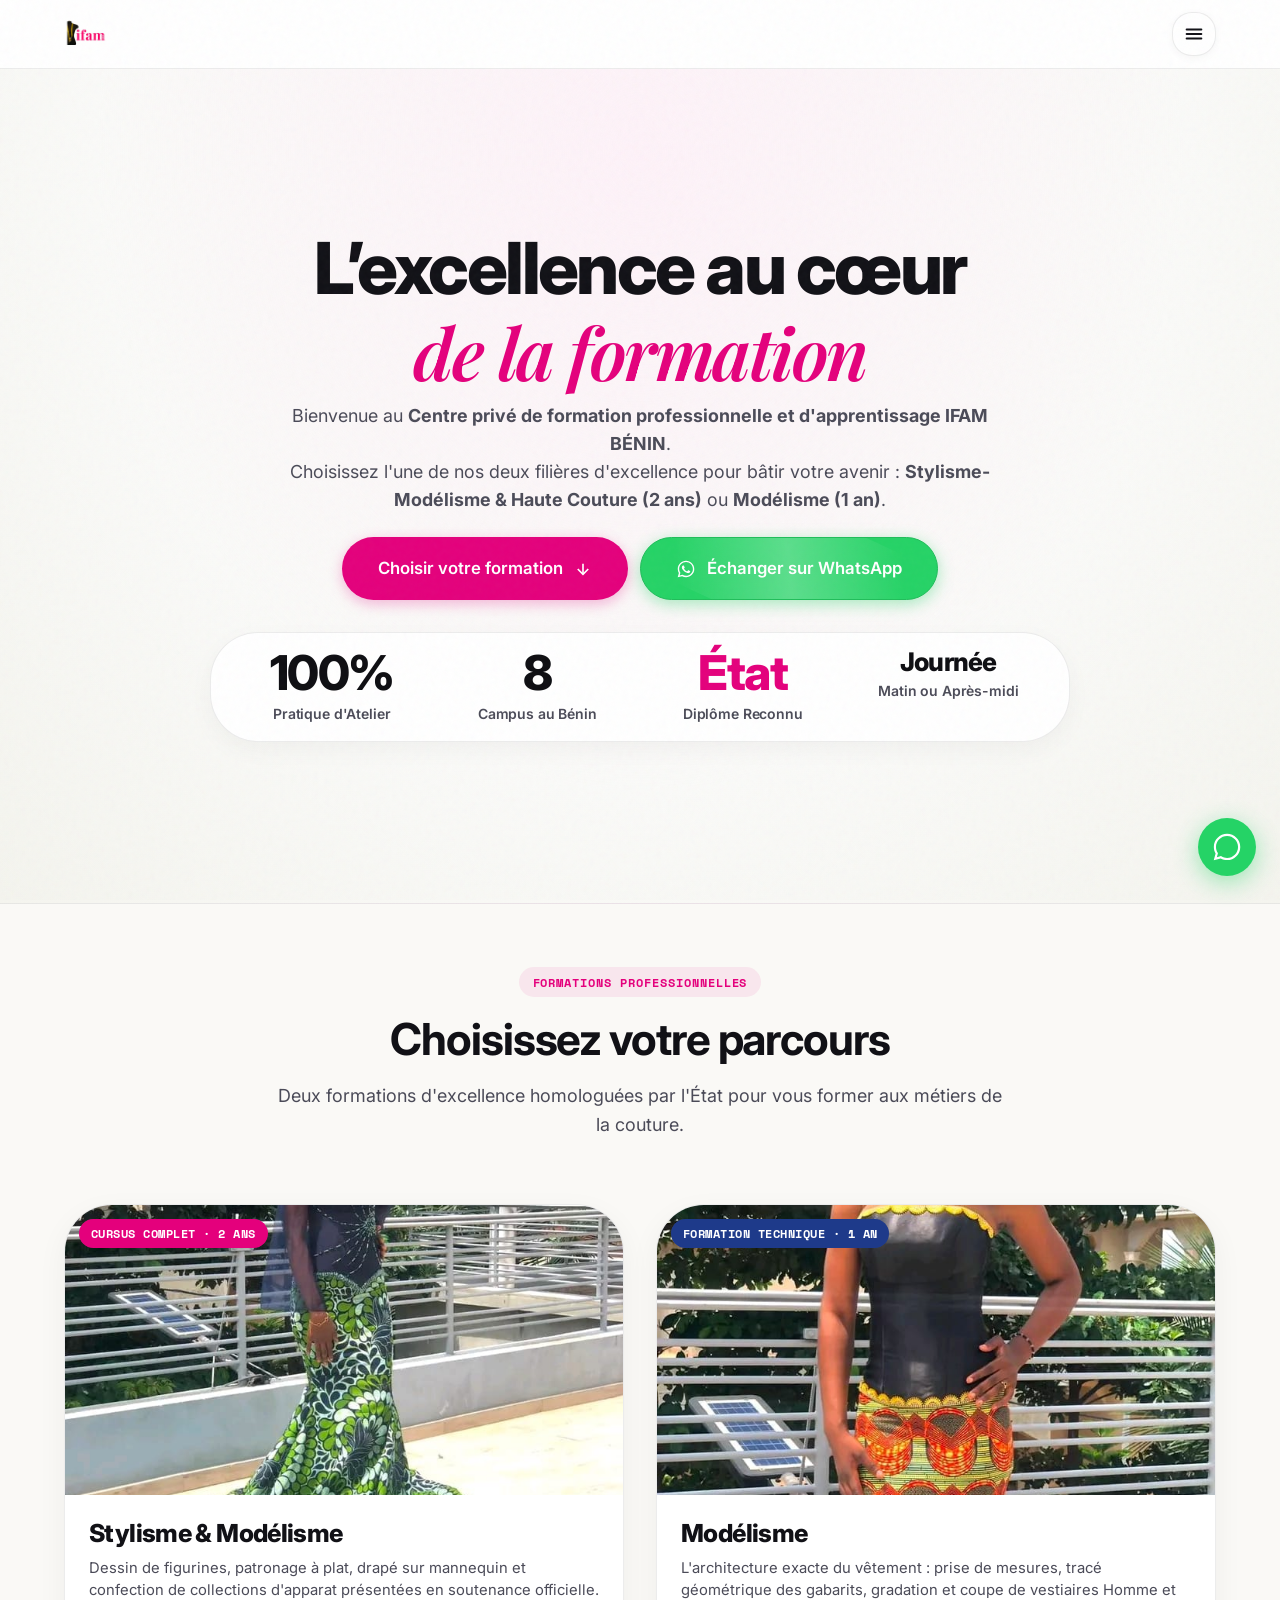
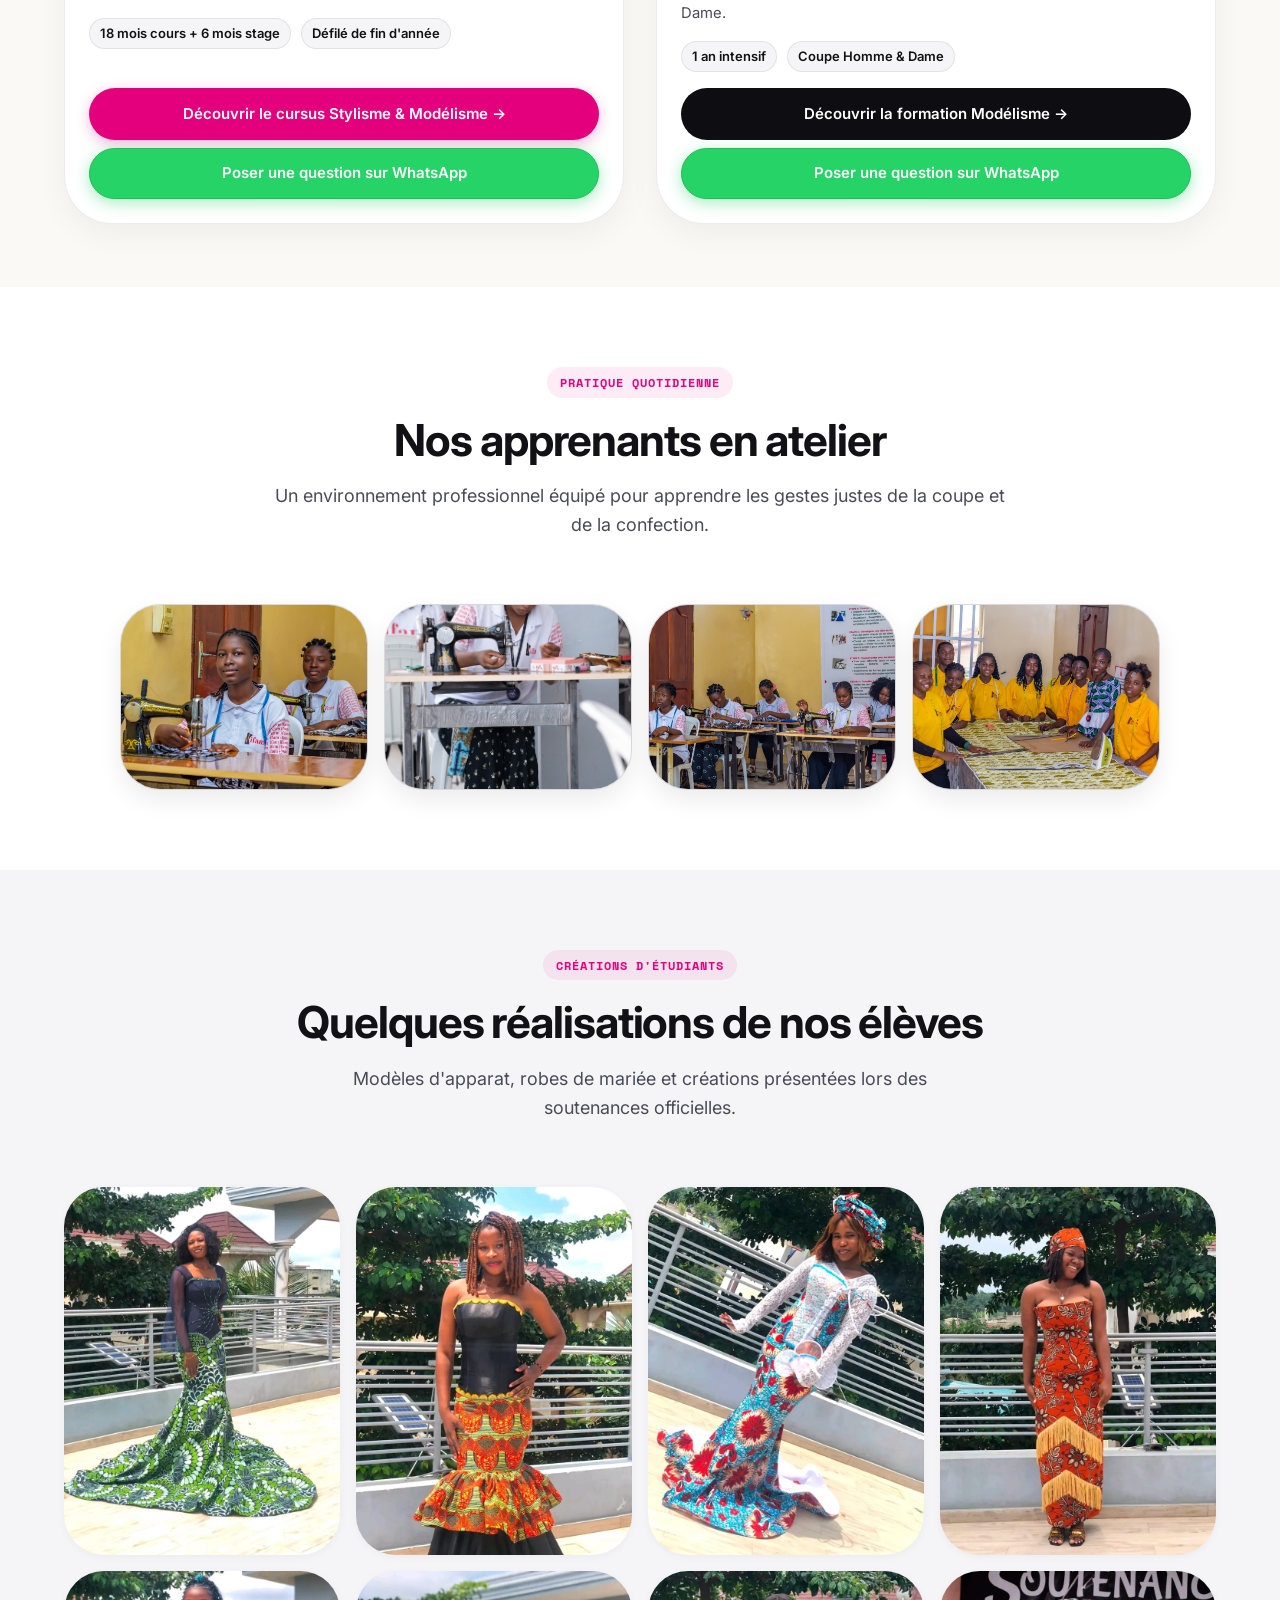
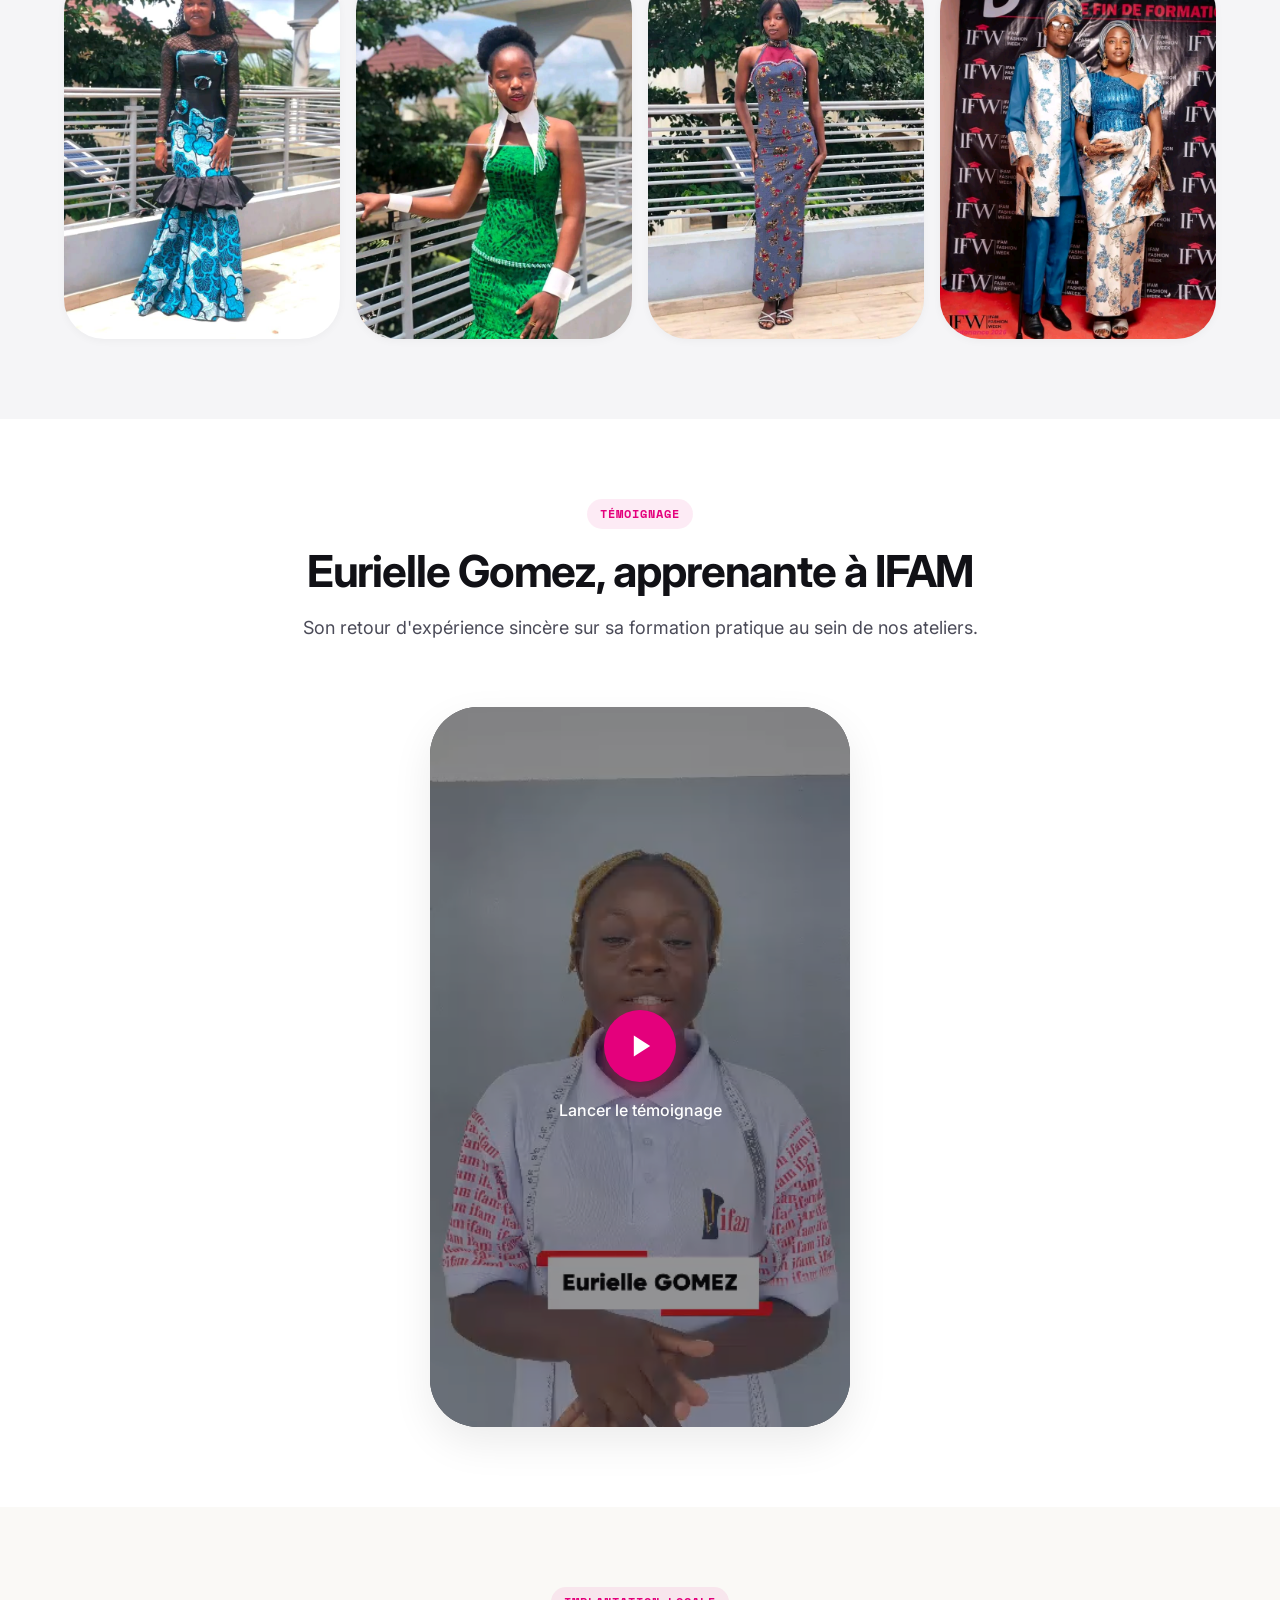
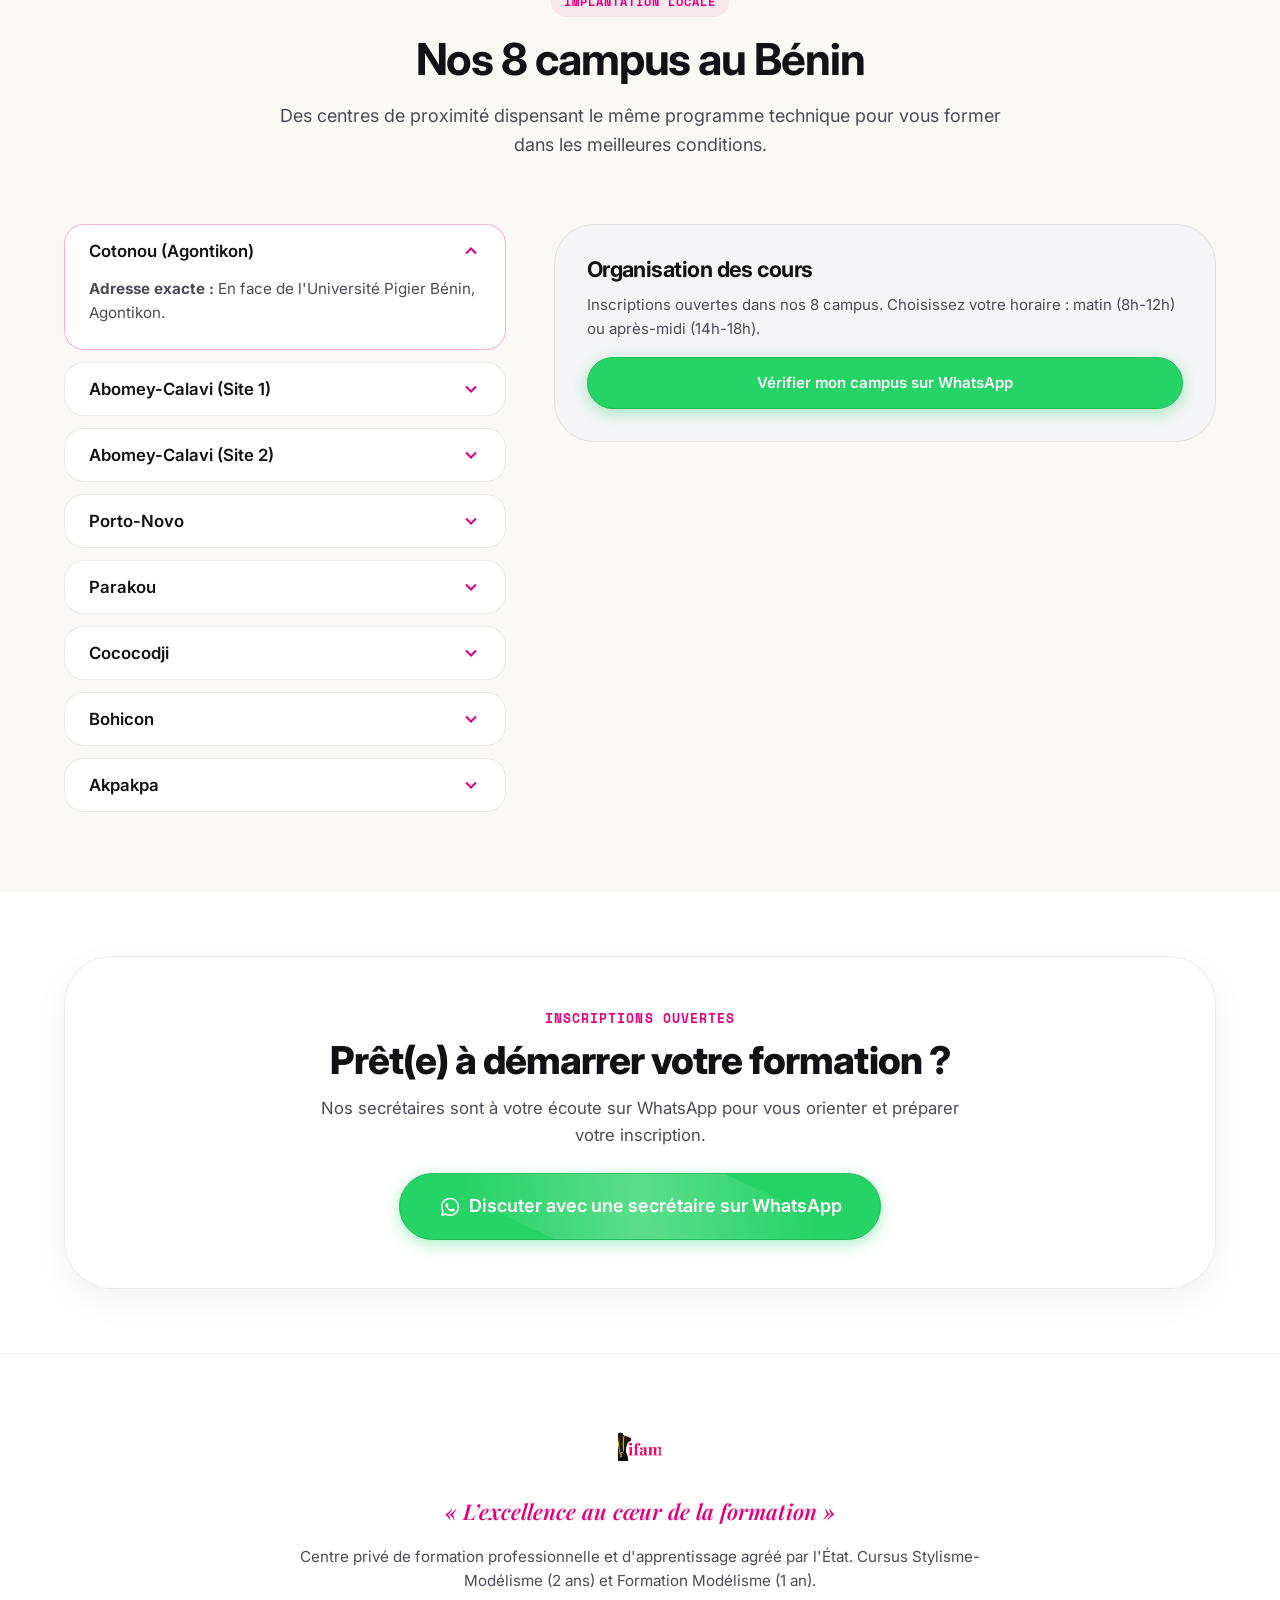
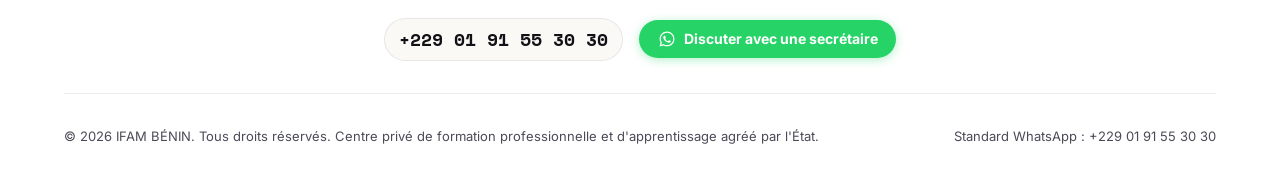
==== index.html @ adf16944 "feat(cro): retrait bouton secrétariat du header, texte d'accueil CFPA IFAM BENIN, footer blanc lumin" ====
<!DOCTYPE html>
<html lang="fr">
<head>
  <meta charset="UTF-8">
  <meta name="viewport" content="width=device-width, initial-scale=1.0">
  <title>IFAM BÉNIN | L’excellence au cœur de la formation · Centre Privé de Formation Professionnelle et d'Apprentissage</title>
  <meta name="description" content="IFAM BÉNIN : Centre privé de formation professionnelle et d'apprentissage reconnu par l'État. Cursus Stylisme-Modélisme (2 ans) et Formation Modélisme (1 an) dans 8 campus au Bénin.">

  <!-- Favicon officiel -->
  <link rel="icon" type="image/jpeg" href="assets/images/logo-ifam-officiel.jpg">

  <!-- Typographie Google Fonts -->
  <link rel="preconnect" href="https://fonts.googleapis.com">
  <link rel="preconnect" href="https://fonts.gstatic.com" crossorigin>
  <link rel="stylesheet" href="https://fonts.googleapis.com/css2?family=Inter:wght@300;400;500;600;700;800&family=Playfair+Display:ital,wght@1,500;1,600;1,700&family=Space+Mono:wght@400;700&display=swap">

  <!-- Feuilles de style -->
  <link rel="stylesheet" href="css/base.css?v=12">
  <link rel="stylesheet" href="css/components.css?v=12">
  <link rel="stylesheet" href="css/landing.css?v=12">

  <!-- GSAP 3 & ScrollTrigger via CDN -->
  <script src="https://cdn.jsdelivr.net/npm/gsap@3.12.5/dist/gsap.min.js" defer></script>
  <script src="https://cdn.jsdelivr.net/npm/gsap@3.12.5/dist/ScrollTrigger.min.js" defer></script>
  <script src="js/animations.js?v=12" defer></script>
  <script src="js/main.js?v=12" defer></script>

  <style>
    /* Hero remonté pour être directement visible sur l'écran */
    /* Écran 1 : Hero pleine page majestueux */
    .portal-hero-grand {
      position: relative;
      background: radial-gradient(ellipse at 50% 10%, rgba(228, 0, 124, 0.05) 0%, #FAFAF8 60%, #F4F4EE 100%);
      padding: clamp(2.5rem, 6vh, 4.5rem) 0;
      min-height: calc(100vh - 65px);
      display: flex;
      align-items: center;
      justify-content: center;
      text-align: center;
      border-bottom: 1px solid var(--ifam-gris-bordure);
      overflow: hidden;
    }

    /* Écran 2 : Les Formations comme une page dédiée */
    #formations {
      min-height: 85vh;
      display: flex;
      flex-direction: column;
      justify-content: center;
      padding: clamp(3.5rem, 7vh, 5.5rem) 0;
    }

    .portal-hero-grand-content {
      max-width: 960px;
      width: 100%;
      margin: 0 auto;
      position: relative;
      z-index: 2;
    }

    .portal-grand-title {
      font-size: clamp(2.5rem, 5.6vw, 4.5rem);
      line-height: 1.08;
      letter-spacing: -0.035em;
      margin-bottom: var(--space-3);
      color: var(--ifam-texte-principal);
      font-weight: 800;
      text-wrap: balance;
    }

    .portal-grand-title .serif-italic {
      font-family: var(--font-serif);
      font-style: italic;
      font-weight: 600;
      color: var(--ifam-fuchsia);
      display: block;
      margin-top: 0.35rem;
    }

    .portal-grand-desc {
      font-size: clamp(1.05rem, 1.4vw, 1.2rem);
      max-width: 700px;
      margin: 0 auto var(--space-5);
      color: var(--ifam-texte-secondaire);
      line-height: 1.55;
      font-weight: 400;
    }

    .portal-hero-actions {
      display: flex;
      justify-content: center;
      align-items: center;
      gap: var(--space-3);
      flex-wrap: wrap;
      margin-bottom: var(--space-6);
    }

    .portal-stats-grid {
      display: grid;
      grid-template-columns: repeat(4, 1fr);
      gap: var(--space-3);
      max-width: 860px;
      margin: 0 auto;
      padding: var(--space-4) var(--space-5);
      background: #FFFFFF;
      border: 1px solid var(--ifam-gris-bordure);
      border-radius: var(--radius-2xl);
      box-shadow: 0 8px 24px rgba(14, 14, 22, 0.04);
    }

    @media (max-width: 768px) {
      .portal-hero-grand {
        padding: clamp(1.5rem, 3.5vh, 2.5rem) 0 clamp(1.75rem, 4vh, 2.75rem);
      }
      .portal-stats-grid {
        grid-template-columns: repeat(2, 1fr);
        gap: var(--space-3);
        padding: var(--space-3);
      }
      .portal-hero-actions {
        flex-direction: column;
        width: 100%;
        max-width: 290px;
        margin-left: auto;
        margin-right: auto;
      }
      .portal-hero-actions .btn {
        width: 100%;
        justify-content: center;
      }
    }

    .portal-cursus-grid {
      display: grid;
      grid-template-columns: 1fr 1fr;
      gap: var(--space-6);
      margin-top: var(--space-6);
    }

    @media (max-width: 860px) {
      .portal-cursus-grid {
        grid-template-columns: 1fr;
        gap: var(--space-5);
      }
    }

    .cursus-card-premier {
      background: #FFFFFF;
      border: 1.5px solid var(--ifam-gris-bordure);
      border-radius: var(--radius-2xl);
      overflow: hidden;
      box-shadow: 0 10px 30px rgba(14, 14, 22, 0.05);
      display: flex;
      flex-direction: column;
      transition: all 0.3s var(--ease-couture);
    }

    .cursus-card-premier:hover {
      transform: translateY(-4px);
      box-shadow: 0 16px 40px rgba(14, 14, 22, 0.1);
      border-color: var(--ifam-fuchsia);
    }

    .cursus-card-media {
      position: relative;
      height: 290px;
      overflow: hidden;
      background: #EAEAEF;
    }

    .cursus-card-media img {
      width: 100%;
      height: 100%;
      object-fit: cover;
      transition: transform 0.6s var(--ease-couture);
    }

    .cursus-card-premier:hover .cursus-card-media img {
      transform: scale(1.05);
    }

    .cursus-card-badge {
      position: absolute;
      top: 14px;
      left: 14px;
      background: var(--ifam-fuchsia);
      backdrop-filter: blur(8px);
      color: #FFFFFF;
      padding: 5px 12px;
      border-radius: var(--radius-full);
      font-family: var(--font-mono);
      font-size: 0.75rem;
      font-weight: 700;
      letter-spacing: 0.04em;
      text-transform: uppercase;
    }

    .cursus-card-body {
      padding: var(--space-5);
      display: flex;
      flex-direction: column;
      flex-grow: 1;
      justify-content: space-between;
    }

    .cursus-card-title {
      font-size: 1.55rem;
      font-weight: 800;
      color: var(--ifam-texte-principal);
      margin-bottom: var(--space-2);
      line-height: 1.2;
    }

    .cursus-card-desc {
      font-size: 0.925rem;
      color: var(--ifam-texte-secondaire);
      line-height: 1.55;
      margin-bottom: var(--space-4);
    }

    .cursus-card-meta {
      display: flex;
      gap: 10px;
      font-size: 0.8125rem;
      font-weight: 600;
      color: var(--ifam-texte-principal);
      margin-bottom: var(--space-4);
      flex-wrap: wrap;
    }

    .cursus-card-meta span {
      background: var(--ifam-blanc-soie);
      border: 1px solid var(--ifam-gris-bordure);
      padding: 4px 10px;
      border-radius: var(--radius-full);
    }
  </style>
</head>
<body>

  <!-- Overlay Grain Haute Couture -->
  <div class="grain-overlay" aria-hidden="true"></div>

  <!-- Barre de progression au scroll -->
  <div class="scroll-progress-bar" aria-hidden="true"></div>

  <!-- =========================================================================
       EN-TÊTE ÉPURÉ : LOGO À GAUCHE · BOUTON WHATSAPP ET BOUTON CARRÉ 3 TRAITS À DROITE
       ========================================================================= -->
  <header style="background: rgba(255, 255, 255, 0.96); border-bottom: 1px solid var(--ifam-gris-bordure); padding: 0.75rem 0; position: sticky; top: 0; z-index: 100; backdrop-filter: blur(12px);">
    <div class="container" style="display: flex; align-items: center; justify-content: space-between;">
      <!-- Logo Officiel à gauche -->
      <a href="index.html" style="display: flex; align-items: center; text-decoration: none;" aria-label="Accueil IFAM BÉNIN">
        <img src="assets/images/logo-ifam-officiel.jpg" alt="Logo officiel IFAM BÉNIN" style="height: 44px; width: auto; object-fit: contain;">
      </a>

      <!-- Action à droite : Bouton Carré à 3 traits -->
      <div>
        <button class="header-burger-btn" id="mobileNavToggle" aria-expanded="false" aria-label="Ouvrir le menu de navigation">
          <svg viewBox="0 0 24 24" fill="none" stroke="currentColor" stroke-width="2.2" stroke-linecap="round" stroke-linejoin="round" aria-hidden="true">
            <line x1="4" y1="7" x2="20" y2="7"></line>
            <line x1="4" y1="12" x2="20" y2="12"></line>
            <line x1="4" y1="17" x2="20" y2="17"></line>
          </svg>
        </button>
      </div>
    </div>
  </header>

  <!-- Tiroir de Navigation Déroulant (au clic sur le bouton carré) -->
  <div class="mobile-nav-drawer" id="mobileNavDrawer" aria-hidden="true">
    <a href="#formations" class="mobile-nav-link">Nos 2 Formations</a>
    <a href="#ateliers" class="mobile-nav-link">Les Ateliers en Pratique</a>
    <a href="#realisations" class="mobile-nav-link">Réalisations des Élèves</a>
    <a href="#centres" class="mobile-nav-link">Nos 8 Campus au Bénin</a>
    <a href="https://wa.me/2290191553030?text=Bonjour%20IFAM%20B%C3%89NIN%2C%20je%20souhaite%20des%20renseignements%20sur%20les%20inscriptions." 
       class="btn btn-whatsapp" style="margin-top: var(--space-3);" target="_blank" rel="noopener noreferrer">
      <span class="btn-text">Échanger sur WhatsApp</span>
    </a>
  </div>

  <!-- =========================================================================
       01. HERO PRINCIPAL DIRECTEMENT POSITIONNÉ SUR L'ÉCRAN (PAGE 1)
       ========================================================================= -->
  <main class="portal-hero-grand">
    <div class="container portal-hero-grand-content">
      <!-- Grand Titre épuré sans le mot "mode" -->
      <h1 class="portal-grand-title">
        L’excellence au cœur
        <span class="serif-italic">de la formation</span>
      </h1>

      <!-- Message d'accueil et orientation statutaire -->
      <p class="portal-grand-desc">
        Bienvenue au <strong>Centre privé de formation professionnelle et d'apprentissage IFAM BÉNIN</strong>.<br>
        Choisissez l'une de nos deux filières d'excellence pour bâtir votre avenir : <strong>Stylisme-Modélisme &amp; Haute Couture (2 ans)</strong> ou <strong>Modélisme (1 an)</strong>.
      </p>

      <div class="portal-hero-actions">
        <a href="#formations" class="btn btn-primary btn-lg">
          <span class="btn-text">Choisir votre formation</span>
          <svg width="18" height="18" viewBox="0 0 24 24" fill="none" stroke="currentColor" stroke-width="2.2" aria-hidden="true"><line x1="12" y1="5" x2="12" y2="19"></line><polyline points="19 12 12 19 5 12"></polyline></svg>
        </a>

        <a href="https://wa.me/2290191553030?text=Bonjour%20IFAM%20B%C3%89NIN%2C%20je%20souhaite%20des%20renseignements%20sur%20les%20formations." 
           class="btn btn-whatsapp btn-lg btn-whatsapp-pulse" 
           target="_blank" 
           rel="noopener noreferrer">
          <svg viewBox="0 0 24 24" style="width:20px;height:20px;fill:currentColor;" aria-hidden="true"><path d="M12.04 2C6.58 2 2.13 6.45 2.13 11.91C2.13 13.66 2.59 15.36 3.45 16.86L2.05 22L7.3 20.62C8.75 21.41 10.38 21.83 12.04 21.83C17.5 21.83 21.95 17.38 21.95 11.92C21.95 6.46 17.5 2 12.04 2M12.04 20.15C10.56 20.15 9.11 19.76 7.85 19.01L7.55 18.83L4.43 19.65L5.26 16.61L5.06 16.29C4.24 14.99 3.8 13.47 3.8 11.91C3.8 7.37 7.5 3.67 12.04 3.67C16.58 3.67 20.28 7.37 20.28 11.92C20.28 16.46 16.58 20.15 12.04 20.15M16.56 14.39C16.31 14.27 15.09 13.67 14.86 13.58C14.63 13.5 14.47 13.46 14.3 13.7C14.14 13.95 13.67 14.5 13.53 14.66C13.38 14.83 13.24 14.85 12.99 14.73C12.74 14.6 11.94 14.34 11 13.5C10.26 12.84 9.77 12.03 9.62 11.78C9.48 11.53 9.61 11.4 9.73 11.28C9.84 11.17 9.98 10.99 10.1 10.85C10.22 10.71 10.27 10.6 10.35 10.44C10.43 10.27 10.39 10.13 10.33 10.01C10.27 9.88 9.77 8.67 9.57 8.16C9.37 7.68 9.16 7.74 9.01 7.74C8.87 7.73 8.7 7.73 8.54 7.73C8.38 7.73 8.11 7.79 7.89 8.03C7.66 8.27 7.03 8.86 7.03 10.06C7.03 11.27 7.91 12.43 8.03 12.59C8.16 12.76 9.77 15.24 12.24 16.31C12.83 16.56 13.28 16.71 13.64 16.83C14.23 17.02 14.77 16.99 15.2 16.93C15.68 16.86 16.68 16.32 16.89 15.74C17.09 15.15 17.09 14.65 17.03 14.54C16.97 14.44 16.81 14.39 16.56 14.27Z"/></svg>
          <span class="btn-text">Échanger sur WhatsApp</span>
        </a>
      </div>

      <!-- 4 Repères Chiffrés Épurés (sans 26 octobre) -->
      <div class="portal-stats-grid">
        <div class="stat-counter-box">
          <div class="stat-counter-value" data-counter-target="100" data-counter-suffix="%">0%</div>
          <div class="stat-counter-label">Pratique d'Atelier</div>
        </div>
        <div class="stat-counter-box">
          <div class="stat-counter-value" data-counter-target="8">0</div>
          <div class="stat-counter-label">Campus au Bénin</div>
        </div>
        <div class="stat-counter-box">
          <div class="stat-counter-value" style="color: var(--ifam-fuchsia);">État</div>
          <div class="stat-counter-label">Diplôme Reconnu</div>
        </div>
        <div class="stat-counter-box">
          <div class="stat-counter-value" style="font-size: 1.6rem;">Journée</div>
          <div class="stat-counter-label">Matin ou Après-midi</div>
        </div>
      </div>
    </div>
  </main>

  <!-- =========================================================================
       02. NOS 2 FORMATIONS D'ÉLITE (ACCÈS DIRECT AUX 2 PAGES)
       ========================================================================= -->
  <section class="section" id="formations" style="background-color: var(--ifam-blanc-creme);">
    <div class="container">
      <div class="section-header">
        <span class="section-tag">Formations Professionnelles</span>
        <h2 class="section-title">Choisissez votre parcours</h2>
        <p class="section-desc">Deux formations d'excellence homologuées par l'État pour vous former aux métiers de la couture.</p>
      </div>

      <div class="portal-cursus-grid">
        <!-- Carte Stylisme-Modélisme -->
        <article class="cursus-card-premier">
          <div class="cursus-card-media">
            <img src="assets/images/creation-robe-traine-paon.jpeg" alt="Création Stylisme-Modélisme IFAM BÉNIN" loading="lazy">
            <span class="cursus-card-badge" style="background: var(--ifam-fuchsia);">Cursus Complet · 2 Ans</span>
          </div>
          <div class="cursus-card-body">
            <div>
              <h3 class="cursus-card-title">Stylisme &amp; Modélisme</h3>
              <p class="cursus-card-desc">
                Dessin de figurines, patronage à plat, drapé sur mannequin et confection de collections d'apparat présentées en soutenance officielle.
              </p>
              <div class="cursus-card-meta">
                <span>18 mois cours + 6 mois stage</span>
                <span>Défilé de fin d'année</span>
              </div>
            </div>
            <div style="display: flex; flex-direction: column; gap: var(--space-2);">
              <a href="stylisme-modelisme/" class="btn btn-primary" style="width: 100%;">
                <span class="btn-text">Découvrir le cursus Stylisme & Modélisme →</span>
              </a>
              <a href="https://wa.me/2290191553030?text=Bonjour%20IFAM%20B%C3%89NIN%2C%20je%20souhaite%20des%20informations%20sur%20le%20cursus%20Stylisme-Mod%C3%A9lisme." 
                 class="btn btn-whatsapp" target="_blank" rel="noopener noreferrer">
                <span class="btn-text">Poser une question sur WhatsApp</span>
              </a>
            </div>
          </div>
        </article>

        <!-- Carte Modélisme -->
        <article class="cursus-card-premier">
          <div class="cursus-card-media">
            <img src="assets/images/creation-robe-bustier-noir-sirene.jpeg" alt="Création Modélisme IFAM BÉNIN" loading="lazy">
            <span class="cursus-card-badge" style="background: #1E3A8A;">Formation Technique · 1 An</span>
          </div>
          <div class="cursus-card-body">
            <div>
              <h3 class="cursus-card-title">Modélisme</h3>
              <p class="cursus-card-desc">
                L'architecture exacte du vêtement : prise de mesures, tracé géométrique des gabarits, gradation et coupe de vestiaires Homme et Dame.
              </p>
              <div class="cursus-card-meta">
                <span>1 an intensif</span>
                <span>Coupe Homme & Dame</span>
              </div>
            </div>
            <div style="display: flex; flex-direction: column; gap: var(--space-2);">
              <a href="modelisme/" class="btn btn-secondary" style="width: 100%;">
                <span class="btn-text">Découvrir la formation Modélisme →</span>
              </a>
              <a href="https://wa.me/2290191553030?text=Bonjour%20IFAM%20B%C3%89NIN%2C%20je%20souhaite%20des%20informations%20sur%20la%20formation%20Mod%C3%A9lisme." 
                 class="btn btn-whatsapp" target="_blank" rel="noopener noreferrer">
                <span class="btn-text">Poser une question sur WhatsApp</span>
              </a>
            </div>
          </div>
        </article>
      </div>
    </div>
  </section>

  <!-- =========================================================================
       03. IMMERSION DANS LES ATELIERS RÉELS
       ========================================================================= -->
  <section class="section" id="ateliers" style="background-color: #FFFFFF;">
    <div class="container">
      <div class="section-header">
        <span class="section-tag">Pratique Quotidienne</span>
        <h2 class="section-title">Nos apprenants en atelier</h2>
        <p class="section-desc">Un environnement professionnel équipé pour apprendre les gestes justes de la coupe et de la confection.</p>
      </div>

      <div class="miniatures-etudiants-grid">
        <div class="miniature-etudiant-item">
          <img src="assets/images/atelier-machine-apprenantes.jpeg" alt="Étudiantes IFAM BÉNIN en atelier" loading="lazy">
        </div>
        <div class="miniature-etudiant-item">
          <img src="assets/images/couture-machine-piquage.jpeg" alt="Piquage haute précision à la machine" loading="lazy">
        </div>
        <div class="miniature-etudiant-item">
          <img src="assets/images/atelier-plusieurs-machines.jpeg" alt="Atelier équipé de machines dans un centre IFAM" loading="lazy">
        </div>
        <div class="miniature-etudiant-item">
          <img src="assets/images/atelier-table-coupe-groupe.jpeg" alt="Étudiantes à la table de coupe de patrons" loading="lazy">
        </div>
      </div>
    </div>
  </section>

  <!-- =========================================================================
       04. GALERIE DES RÉALISATIONS
       ========================================================================= -->
  <section class="section" id="realisations" style="background-color: var(--ifam-blanc-soie);">
    <div class="container">
      <div class="section-header">
        <span class="section-tag">Créations d'Étudiants</span>
        <h2 class="section-title">Quelques réalisations de nos élèves</h2>
        <p class="section-desc">Modèles d'apparat, robes de mariée et créations présentées lors des soutenances officielles.</p>
      </div>

      <div class="gallery-editorial-grid">
        <div class="gallery-card" tabindex="0" role="button" aria-label="Agrandir : Robe d'apparat à traîne paon brodée">
          <img src="assets/images/creation-robe-traine-paon.jpeg" alt="Robe d'apparat à traîne éventail brodée réalisée à IFAM BÉNIN" class="gallery-card-img" loading="lazy">
          <div class="gallery-card-zoom-indicator">
            <div class="gallery-zoom-badge" aria-hidden="true">
              <svg width="20" height="20" viewBox="0 0 24 24" fill="none" stroke="currentColor" stroke-width="2"><circle cx="11" cy="11" r="8"></circle><line x1="21" y1="21" x2="16.65" y2="16.65"></line><line x1="11" y1="8" x2="11" y2="14"></line><line x1="8" y1="11" x2="14" y2="11"></line></svg>
            </div>
          </div>
        </div>

        <div class="gallery-card" tabindex="0" role="button" aria-label="Agrandir : Corset technique noir et jupe sirène">
          <img src="assets/images/creation-robe-bustier-noir-sirene.jpeg" alt="Corset technique noir structuré et jupe sirène en pagne réalisée à IFAM BÉNIN" class="gallery-card-img" loading="lazy">
          <div class="gallery-card-zoom-indicator">
            <div class="gallery-zoom-badge" aria-hidden="true">
              <svg width="20" height="20" viewBox="0 0 24 24" fill="none" stroke="currentColor" stroke-width="2"><circle cx="11" cy="11" r="8"></circle><line x1="21" y1="21" x2="16.65" y2="16.65"></line><line x1="11" y1="8" x2="11" y2="14"></line><line x1="8" y1="11" x2="14" y2="11"></line></svg>
            </div>
          </div>
        </div>

        <div class="gallery-card" tabindex="0" role="button" aria-label="Agrandir : Robe de mariée sirène en dentelle">
          <img src="assets/images/creation-robe-dentelle-traine-blanche.jpeg" alt="Robe de mariée sirène en dentelle perlée confectionnée à IFAM BÉNIN" class="gallery-card-img" loading="lazy">
          <div class="gallery-card-zoom-indicator">
            <div class="gallery-zoom-badge" aria-hidden="true">
              <svg width="20" height="20" viewBox="0 0 24 24" fill="none" stroke="currentColor" stroke-width="2"><circle cx="11" cy="11" r="8"></circle><line x1="21" y1="21" x2="16.65" y2="16.65"></line><line x1="11" y1="8" x2="11" y2="14"></line><line x1="8" y1="11" x2="14" y2="11"></line></svg>
            </div>
          </div>
        </div>

        <div class="gallery-card" tabindex="0" role="button" aria-label="Agrandir : Robe drapée et franges scintillantes">
          <img src="assets/images/creation-robe-orange-franges.jpeg" alt="Robe de gala drapée et franges scintillantes réalisée à IFAM BÉNIN" class="gallery-card-img" loading="lazy">
          <div class="gallery-card-zoom-indicator">
            <div class="gallery-zoom-badge" aria-hidden="true">
              <svg width="20" height="20" viewBox="0 0 24 24" fill="none" stroke="currentColor" stroke-width="2"><circle cx="11" cy="11" r="8"></circle><line x1="21" y1="21" x2="16.65" y2="16.65"></line><line x1="11" y1="8" x2="11" y2="14"></line><line x1="8" y1="11" x2="14" y2="11"></line></svg>
            </div>
          </div>
        </div>

        <div class="gallery-card" tabindex="0" role="button" aria-label="Agrandir : Robe haute couture bleue à volants noirs">
          <img src="assets/images/creation-robe-bleue-volants-noirs.jpeg" alt="Robe haute couture bleue à volants noirs" class="gallery-card-img" loading="lazy">
          <div class="gallery-card-zoom-indicator">
            <div class="gallery-zoom-badge" aria-hidden="true">
              <svg width="20" height="20" viewBox="0 0 24 24" fill="none" stroke="currentColor" stroke-width="2"><circle cx="11" cy="11" r="8"></circle><line x1="21" y1="21" x2="16.65" y2="16.65"></line><line x1="11" y1="8" x2="11" y2="14"></line><line x1="8" y1="11" x2="14" y2="11"></line></svg>
            </div>
          </div>
        </div>

        <div class="gallery-card" tabindex="0" role="button" aria-label="Agrandir : Robe émeraude à col blanc">
          <img src="assets/images/creation-robe-verte-col-blanc.jpeg" alt="Robe fourreau émeraude à col blanc graphique" class="gallery-card-img" loading="lazy">
          <div class="gallery-card-zoom-indicator">
            <div class="gallery-zoom-badge" aria-hidden="true">
              <svg width="20" height="20" viewBox="0 0 24 24" fill="none" stroke="currentColor" stroke-width="2"><circle cx="11" cy="11" r="8"></circle><line x1="21" y1="21" x2="16.65" y2="16.65"></line><line x1="11" y1="8" x2="11" y2="14"></line><line x1="8" y1="11" x2="14" y2="11"></line></svg>
            </div>
          </div>
        </div>

        <div class="gallery-card" tabindex="0" role="button" aria-label="Agrandir : Robe cocktail bordeaux">
          <img src="assets/images/creation-robe-licou-bordeaux.jpeg" alt="Robe cocktail bordeaux finitions main" class="gallery-card-img" loading="lazy">
          <div class="gallery-card-zoom-indicator">
            <div class="gallery-zoom-badge" aria-hidden="true">
              <svg width="20" height="20" viewBox="0 0 24 24" fill="none" stroke="currentColor" stroke-width="2"><circle cx="11" cy="11" r="8"></circle><line x1="21" y1="21" x2="16.65" y2="16.65"></line><line x1="11" y1="8" x2="11" y2="14"></line><line x1="8" y1="11" x2="14" y2="11"></line></svg>
            </div>
          </div>
        </div>

        <div class="gallery-card" tabindex="0" role="button" aria-label="Agrandir : Ensemble coordonné de cérémonie">
          <img src="assets/images/realisation-tenues-coordonnees.jpeg" alt="Ensemble coordonné de cérémonie présenté en soutenance IFAM" class="gallery-card-img" loading="lazy">
          <div class="gallery-card-zoom-indicator">
            <div class="gallery-zoom-badge" aria-hidden="true">
              <svg width="20" height="20" viewBox="0 0 24 24" fill="none" stroke="currentColor" stroke-width="2"><circle cx="11" cy="11" r="8"></circle><line x1="21" y1="21" x2="16.65" y2="16.65"></line><line x1="11" y1="8" x2="11" y2="14"></line><line x1="8" y1="11" x2="14" y2="11"></line></svg>
            </div>
          </div>
        </div>
      </div>
    </div>
  </section>

  <!-- =========================================================================
       05. TÉMOIGNAGE VIDÉO
       ========================================================================= -->
  <section class="section" id="temoignage" style="background-color: #FFFFFF;">
    <div class="container">
      <div class="section-header">
        <span class="section-tag">Témoignage</span>
        <h2 class="section-title">Eurielle Gomez, apprenante à IFAM</h2>
        <p class="section-desc">Son retour d'expérience sincère sur sa formation pratique au sein de nos ateliers.</p>
      </div>

      <div class="video-showcase-container portrait">
        <div class="video-player-wrapper portrait">
          <video id="videoTemoignage"
                 poster="assets/images/poster-temoignage-eurielle.png"
                 preload="metadata"
                 aria-label="Témoignage d'Eurielle Gomez à IFAM BÉNIN">
            <source src="assets/videos/video-temoignage-eurielle.mp4" type="video/mp4">
            Votre navigateur ne supporte pas la lecture vidéo.
          </video>
          <div class="video-custom-overlay" id="videoOverlayTemoignage"
               role="button" tabindex="0"
               aria-label="Lancer la vidéo de témoignage d'Eurielle Gomez">
            <div class="video-play-btn">
              <svg viewBox="0 0 24 24" aria-hidden="true"><polygon points="5 3 19 12 5 21 5 3"></polygon></svg>
            </div>
            <div class="video-overlay-text">Lancer le témoignage</div>
          </div>
        </div>
      </div>
    </div>
  </section>

  <!-- =========================================================================
       06. LES 8 CAMPUS IFAM BÉNIN (EXACTES ADRESSES OFFICIELLES)
       ========================================================================= -->
  <section class="section" id="centres" style="background-color: var(--ifam-blanc-creme);">
    <div class="container">
      <div class="section-header">
        <span class="section-tag">Implantation Locale</span>
        <h2 class="section-title">Nos 8 campus au Bénin</h2>
        <p class="section-desc">Des centres de proximité dispensant le même programme technique pour vous former dans les meilleures conditions.</p>
      </div>

      <div class="campus-layout">
        <div class="accordion-group">
          <!-- 1. Cotonou Agontikon -->
          <div class="accordion-item active">
            <button class="accordion-trigger" aria-expanded="true">
              <span>Cotonou (Agontikon)</span>
              <svg class="accordion-icon" viewBox="0 0 24 24" fill="none" stroke="currentColor" stroke-width="2.5"><polyline points="6 9 12 15 18 9"></polyline></svg>
            </button>
            <div class="accordion-panel">
              <p><strong>Adresse exacte :</strong> En face de l'Université Pigier Bénin, Agontikon.</p>
            </div>
          </div>

          <!-- 2. Abomey-Calavi Site 1 -->
          <div class="accordion-item">
            <button class="accordion-trigger" aria-expanded="false">
              <span>Abomey-Calavi (Site 1)</span>
              <svg class="accordion-icon" viewBox="0 0 24 24" fill="none" stroke="currentColor" stroke-width="2.5"><polyline points="6 9 12 15 18 9"></polyline></svg>
            </button>
            <div class="accordion-panel">
              <p><strong>Adresse exacte :</strong> En face du campus Grand Portail, tout juste en haut du restaurant Charma Express.</p>
            </div>
          </div>

          <!-- 3. Abomey-Calavi Site 2 -->
          <div class="accordion-item">
            <button class="accordion-trigger" aria-expanded="false">
              <span>Abomey-Calavi (Site 2)</span>
              <svg class="accordion-icon" viewBox="0 0 24 24" fill="none" stroke="currentColor" stroke-width="2.5"><polyline points="6 9 12 15 18 9"></polyline></svg>
            </button>
            <div class="accordion-panel">
              <p><strong>Adresse exacte :</strong> La von en face de la boutique « CHEZ MAMAN OLA » (von de l'Université Saint-Paul de Tarse).</p>
            </div>
          </div>

          <!-- 4. Porto-Novo -->
          <div class="accordion-item">
            <button class="accordion-trigger" aria-expanded="false">
              <span>Porto-Novo</span>
              <svg class="accordion-icon" viewBox="0 0 24 24" fill="none" stroke="currentColor" stroke-width="2.5"><polyline points="6 9 12 15 18 9"></polyline></svg>
            </button>
            <div class="accordion-panel">
              <p><strong>Adresse exacte :</strong> AKONABOE, Rue de l'Hôpital El FATEH, 2ᵉ von à droite en allant vers la Place de l'Unité.</p>
            </div>
          </div>

          <!-- 5. Parakou -->
          <div class="accordion-item">
            <button class="accordion-trigger" aria-expanded="false">
              <span>Parakou</span>
              <svg class="accordion-icon" viewBox="0 0 24 24" fill="none" stroke="currentColor" stroke-width="2.5"><polyline points="6 9 12 15 18 9"></polyline></svg>
            </button>
            <div class="accordion-panel">
              <p><strong>Adresse exacte :</strong> Au-dessus de l'immeuble CLCAM Banikanni (4ᵉ von après la pharmacie du campus en quittant le Campus).</p>
            </div>
          </div>

          <!-- 6. Cococodji -->
          <div class="accordion-item">
            <button class="accordion-trigger" aria-expanded="false">
              <span>Cococodji</span>
              <svg class="accordion-icon" viewBox="0 0 24 24" fill="none" stroke="currentColor" stroke-width="2.5"><polyline points="6 9 12 15 18 9"></polyline></svg>
            </button>
            <div class="accordion-panel">
              <p><strong>Adresse exacte :</strong> En face de l'ancien marché, à côté de la pharmacie Le Magnifique.</p>
            </div>
          </div>

          <!-- 7. Bohicon -->
          <div class="accordion-item">
            <button class="accordion-trigger" aria-expanded="false">
              <span>Bohicon</span>
              <svg class="accordion-icon" viewBox="0 0 24 24" fill="none" stroke="currentColor" stroke-width="2.5"><polyline points="6 9 12 15 18 9"></polyline></svg>
            </button>
            <div class="accordion-panel">
              <p><strong>Adresse exacte :</strong> À 100 m du carrefour de l'hôtel Dako, au-dessus de la microfinance MDB.</p>
            </div>
          </div>

          <!-- 8. Akpakpa -->
          <div class="accordion-item">
            <button class="accordion-trigger" aria-expanded="false">
              <span>Akpakpa</span>
              <svg class="accordion-icon" viewBox="0 0 24 24" fill="none" stroke="currentColor" stroke-width="2.5"><polyline points="6 9 12 15 18 9"></polyline></svg>
            </button>
            <div class="accordion-panel">
              <p><strong>Adresse exacte :</strong> Lomnava, à 100 mètres dans la von en face de la station d'essence SBF.</p>
            </div>
          </div>
        </div>

        <div class="campus-sidebar">
          <h3 class="campus-sidebar-title">Organisation des cours</h3>
          <p style="font-size: 0.9375rem; color: var(--ifam-texte-secondaire); line-height: 1.6; margin-bottom: var(--space-4);">
            Inscriptions ouvertes dans nos 8 campus. Choisissez votre horaire : matin (8h-12h) ou après-midi (14h-18h).
          </p>
          <a href="https://wa.me/2290191553030?text=Bonjour%20IFAM%20B%C3%89NIN%2C%20je%20souhaite%20connaitre%20les%20disponibilit%C3%A9s%20pour%20le%20campus%20le%20plus%20proche%20de%20chez%20moi." 
             class="btn btn-whatsapp" style="width: 100%;" target="_blank" rel="noopener noreferrer">
            <span class="btn-text">Vérifier mon campus sur WhatsApp</span>
          </a>
        </div>
      </div>
    </div>
  </section>

  <!-- =========================================================================
       07. CARTE CTA CLAIRE & LUMINEUSE (SANS FOND NOIR, SANS 26 OCTOBRE)
       ========================================================================= -->
  <section class="section" style="padding-top: 0; padding-bottom: var(--space-10);">
    <div class="container">
      <div class="cta-banner-card">
        <div class="cta-banner-content">
          <span class="cta-banner-badge">Inscriptions Ouvertes</span>
          <h2 class="cta-banner-title">Prêt(e) à démarrer votre formation ?</h2>
          <p class="cta-banner-desc">
            Nos secrétaires sont à votre écoute sur WhatsApp pour vous orienter et préparer votre inscription.
          </p>
          <div style="display: flex; gap: var(--space-4); justify-content: center; flex-wrap: wrap;">
            <a href="https://wa.me/2290191553030?text=Bonjour%20IFAM%20B%C3%89NIN%2C%20je%20souhaite%20des%20renseignements%20pour%20m%27inscrire%20en%20formation." 
               class="btn btn-whatsapp btn-xl btn-whatsapp-pulse" 
               target="_blank" 
               rel="noopener noreferrer" 
               aria-label="Contacter le Secrétariat IFAM BÉNIN sur WhatsApp">
              <span class="btn-text">
                <svg viewBox="0 0 24 24" style="width:22px;height:22px;fill:currentColor;" aria-hidden="true"><path d="M12.04 2C6.58 2 2.13 6.45 2.13 11.91C2.13 13.66 2.59 15.36 3.45 16.86L2.05 22L7.3 20.62C8.75 21.41 10.38 21.83 12.04 21.83C17.5 21.83 21.95 17.38 21.95 11.92C21.95 6.46 17.5 2 12.04 2M12.04 20.15C10.56 20.15 9.11 19.76 7.85 19.01L7.55 18.83L4.43 19.65L5.26 16.61L5.06 16.29C4.24 14.99 3.8 13.47 3.8 11.91C3.8 7.37 7.5 3.67 12.04 3.67C16.58 3.67 20.28 7.37 20.28 11.92C20.28 16.46 16.58 20.15 12.04 20.15M16.56 14.39C16.31 14.27 15.09 13.67 14.86 13.58C14.63 13.5 14.47 13.46 14.3 13.7C14.14 13.95 13.67 14.5 13.53 14.66C13.38 14.83 13.24 14.85 12.99 14.73C12.74 14.6 11.94 14.34 11 13.5C10.26 12.84 9.77 12.03 9.62 11.78C9.48 11.53 9.61 11.4 9.73 11.28C9.84 11.17 9.98 10.99 10.1 10.85C10.22 10.71 10.27 10.6 10.35 10.44C10.43 10.27 10.39 10.13 10.33 10.01C10.27 9.88 9.77 8.67 9.57 8.16C9.37 7.68 9.16 7.74 9.01 7.74C8.87 7.73 8.7 7.73 8.54 7.73C8.38 7.73 8.11 7.79 7.89 8.03C7.66 8.27 7.03 8.86 7.03 10.06C7.03 11.27 7.91 12.43 8.03 12.59C8.16 12.76 9.77 15.24 12.24 16.31C12.83 16.56 13.28 16.71 13.64 16.83C14.23 17.02 14.77 16.99 15.2 16.93C15.68 16.86 16.68 16.32 16.89 15.74C17.09 15.15 17.09 14.65 17.03 14.54C16.97 14.44 16.81 14.39 16.56 14.27Z"/></svg>
                <span>Discuter avec une secrétaire sur WhatsApp</span>
              </span>
            </a>
          </div>
        </div>
      </div>
    </div>
  </section>

  <!-- =========================================================================
       08. BOUTON FLOTTANT WHATSAPP
       ========================================================================= -->
  <aside class="whatsapp-float-container" aria-label="Contact direct WhatsApp">
    <div class="whatsapp-float-tooltip">Discuter avec une secrétaire</div>
    <a href="https://wa.me/2290191553030?text=Bonjour%20IFAM%20B%C3%89NIN%2C%20je%20souhaite%20des%20informations%20sur%20les%20inscriptions." 
       class="whatsapp-float-btn" 
       target="_blank" 
       rel="noopener noreferrer" 
       aria-label="Contacter une secrétaire IFAM BÉNIN directement sur WhatsApp">
      <svg viewBox="0 0 24 24" aria-hidden="true">
        <path d="M12.04 2C6.58 2 2.13 6.45 2.13 11.91C2.13 13.66 2.59 15.36 3.45 16.86L2.05 22L7.3 20.62C8.75 21.41 10.38 21.83 12.04 21.83C17.5 21.83 21.95 17.38 21.95 11.92C21.95 6.46 17.5 2 12.04 2M12.05 3.67C16.58 3.67 20.28 7.37 20.28 11.92C20.28 16.46 16.58 20.17 12.04 20.17C10.53 20.17 9.07 19.76 7.8 19L7.49 18.82L4.38 19.64L5.21 16.61L5.02 16.3C4.19 14.98 3.75 13.46 3.75 11.91C3.75 7.37 7.46 3.67 12.05 3.67Z"/>
      </svg>
    </a>
  </aside>

  <!-- =========================================================================
       09. FOOTER STATUTAIRE
       ========================================================================= -->
  <footer class="footer-haut-de-gamme" style="margin-top: 0;">
    <div class="container">
      <div class="footer-simple">
        <div class="footer-logo-surface">
          <img src="assets/images/logo-ifam-officiel.jpg" alt="Logo officiel IFAM BÉNIN" class="footer-logo-img">
        </div>
        <div class="footer-slogan">« L’excellence au cœur de la formation »</div>
        <p class="footer-desc">
          Centre privé de formation professionnelle et d'apprentissage agréé par l'État. Cursus Stylisme-Modélisme (2 ans) et Formation Modélisme (1 an).
        </p>
        <div class="footer-contact-actions">
          <div class="footer-phone-display">+229 01 91 55 30 30</div>
          <a href="https://wa.me/2290191553030?text=Bonjour%20IFAM%20B%C3%89NIN%2C%20je%20souhaite%20des%20informations%20sur%20les%20inscriptions."
             class="btn-whatsapp-pill" target="_blank" rel="noopener noreferrer" aria-label="Discuter avec une secrétaire sur WhatsApp">
            <svg viewBox="0 0 24 24" aria-hidden="true"><path d="M12.04 2C6.58 2 2.13 6.45 2.13 11.91C2.13 13.66 2.59 15.36 3.45 16.86L2.05 22L7.3 20.62C8.75 21.41 10.38 21.83 12.04 21.83C17.5 21.83 21.95 17.38 21.95 11.92C21.95 6.46 17.5 2 12.04 2M12.04 20.15C10.56 20.15 9.11 19.76 7.85 19.01L7.55 18.83L4.43 19.65L5.26 16.61L5.06 16.29C4.24 14.99 3.8 13.47 3.8 11.91C3.8 7.37 7.5 3.67 12.04 3.67C16.58 3.67 20.28 7.37 20.28 11.92C20.28 16.46 16.58 20.15 12.04 20.15M16.56 14.39C16.31 14.27 15.09 13.67 14.86 13.58C14.63 13.5 14.47 13.46 14.3 13.7C14.14 13.95 13.67 14.5 13.53 14.66C13.38 14.83 13.24 14.85 12.99 14.73C12.74 14.6 11.94 14.34 11 13.5C10.26 12.84 9.77 12.03 9.62 11.78C9.48 11.53 9.61 11.4 9.73 11.28C9.84 11.17 9.98 10.99 10.1 10.85C10.22 10.71 10.27 10.6 10.35 10.44C10.43 10.27 10.39 10.13 10.33 10.01C10.27 9.88 9.77 8.67 9.57 8.16C9.37 7.68 9.16 7.74 9.01 7.74C8.87 7.73 8.7 7.73 8.54 7.73C8.38 7.73 8.11 7.79 7.89 8.03C7.66 8.27 7.03 8.86 7.03 10.06C7.03 11.27 7.91 12.43 8.03 12.59C8.16 12.76 9.77 15.24 12.24 16.31C12.83 16.56 13.28 16.71 13.64 16.83C14.23 17.02 14.77 16.99 15.2 16.93C15.68 16.86 16.68 16.32 16.89 15.74C17.09 15.15 17.09 14.65 17.03 14.54C16.97 14.44 16.81 14.39 16.56 14.27Z"/></svg>
            Discuter avec une secrétaire
          </a>
        </div>
      </div>

      <div class="footer-bottom-bar">
        <div>© 2026 IFAM BÉNIN. Tous droits réservés. Centre privé de formation professionnelle et d'apprentissage agréé par l'État.</div>
        <div>Standard WhatsApp : +229 01 91 55 30 30</div>
      </div>
    </div>
  </footer>

  <!-- Lightbox Modale Sécurisée -->
  <div class="lightbox-modal" id="lightboxModal" aria-hidden="true">
    <div class="lightbox-content">
      <button class="lightbox-close-btn" id="lightboxClose" aria-label="Fermer la vue grand format">&times;</button>
      <img src="" alt="" class="lightbox-img" id="lightboxImg">
      <div class="lightbox-caption" id="lightboxCaption"></div>
    </div>
  </div>

</body>
</html>
---- css/base.css ----
/* ==========================================================================
   IFAM BÉNIN — BASE DESIGN SYSTEM & TOKENS HAUTE COUTURE
   Style inspiré des magazines de mode internationaux & ateliers de confection
   ========================================================================== */

/* 1. Google Fonts : Inter, Playfair Display & Space Mono */
@import url('https://fonts.googleapis.com/css2?family=Inter:wght@300;400;500;600;700&family=Playfair+Display:ital,wght@1,500;1,600;1,700&family=Space+Mono:wght@400;700&display=swap');

:root {
  /* --- PALETTE EXTRAITE DU LOGO ET DU SYMBOLE OFFICIEL --- */
  /* Fuchsia signature "ifam" */
  --ifam-fuchsia: #E4007C;
  --ifam-fuchsia-hover: #C5006B;
  --ifam-fuchsia-subtle: rgba(228, 0, 124, 0.08);
  --ifam-fuchsia-glow: rgba(228, 0, 124, 0.22);

  /* Jaune ruban de couturier */
  --ifam-jaune-ruban: #FFC72C;
  --ifam-jaune-accent: #E5A800;
  --ifam-jaune-subtle: rgba(255, 199, 44, 0.12);

  /* Noir ébène d'atelier & typographie */
  --ifam-noir: #0E0E12;
  --ifam-noir-surface: #17171E;
  --ifam-noir-card: #20202A;
  --ifam-noir-elevated: #282834;

  /* Blancs & soies */
  --ifam-blanc: #FFFFFF;
  --ifam-blanc-creme: #FAF9F6;
  --ifam-blanc-soie: #F5F5F7;
  
  /* Nuances neutres de confection */
  --ifam-gris-clair: #EFEFF3;
  --ifam-gris-bordure: rgba(14, 14, 18, 0.08);
  --ifam-gris-bordure-dark: rgba(255, 255, 255, 0.12);
  --ifam-texte-principal: #111116;
  --ifam-texte-secondaire: #4B4B58;
  --ifam-texte-mute: #727282;
  --ifam-texte-inv-sec: #A1A1B2;

  /* --- TYPOGRAPHIE --- */
  --font-sans: 'Inter', -apple-system, BlinkMacSystemFont, 'Segoe UI', Roboto, sans-serif;
  --font-serif: 'Playfair Display', Georgia, serif;
  --font-mono: 'Space Mono', SFMono-Regular, Menlo, Monaco, Consolas, monospace;

  /* --- ÉCHELLE MODULAIRE 8PX --- */
  --space-1: 0.25rem;  /* 4px */
  --space-2: 0.5rem;   /* 8px */
  --space-3: 0.75rem;  /* 12px */
  --space-4: 1rem;     /* 16px */
  --space-5: 1.5rem;   /* 24px */
  --space-6: 2rem;     /* 32px */
  --space-7: 2.5rem;   /* 40px */
  --space-8: 3rem;     /* 48px */
  --space-10: 4rem;    /* 64px */
  --space-12: 5rem;    /* 80px */
  --space-16: 6rem;    /* 96px */
  --space-20: 8rem;    /* 128px */

  /* --- RAYONS DE CONTENEURS (2 à 3 rem) --- */
  --radius-xs: 0.5rem;
  --radius-sm: 0.75rem;
  --radius-md: 1.25rem;
  --radius-lg: 2rem;
  --radius-xl: 2.5rem;
  --radius-2xl: 3rem;
  --radius-full: 9999px;

  /* --- OMBRES & ÉLÉGANCE --- */
  --shadow-sm: 0 2px 8px rgba(14, 14, 18, 0.04);
  --shadow-md: 0 8px 24px rgba(14, 14, 18, 0.06);
  --shadow-lg: 0 16px 40px rgba(14, 14, 18, 0.08);
  --shadow-hover: 0 20px 48px rgba(14, 14, 18, 0.12);
  --shadow-fuchsia: 0 12px 32px rgba(228, 0, 124, 0.28);

  /* --- LISSAGE ET TRANSITIONS --- */
  --ease-couture: cubic-bezier(0.25, 0.46, 0.45, 0.94);
  --transition-fast: 0.2s var(--ease-couture);
  --transition-normal: 0.35s var(--ease-couture);
  --transition-slow: 0.6s var(--ease-couture);

  /* --- LARGEURS DE MISE EN PAGE --- */
  --max-w-reading: 68ch;
  --max-w-content: 1200px;
  --max-w-wide: 1360px;
}

/* 2. RESET MODERNE & BASE */
*, *::before, *::after {
  box-sizing: border-box;
  margin: 0;
  padding: 0;
}

html {
  font-size: 16px;
  scroll-behavior: smooth;
  -webkit-text-size-adjust: 100%;
  text-rendering: optimizeLegibility;
  -webkit-font-smoothing: antialiased;
  -moz-osx-font-smoothing: grayscale;
  overflow-x: hidden;
}

body {
  font-family: var(--font-sans);
  background-color: var(--ifam-blanc);
  color: var(--ifam-texte-principal);
  line-height: 1.6;
  font-size: 1rem;
  overflow-x: hidden;
  position: relative;
  min-height: 100vh;
}

/* 3. OVERLAY TEXTURE BRUIT SVG (DISCRET, NON BLOQUANT) */
.grain-overlay {
  position: fixed;
  top: 0;
  left: 0;
  width: 100%;
  height: 100%;
  pointer-events: none;
  z-index: 999;
  opacity: 0.035;
  background-image: url("data:image/svg+xml,%3Csvg viewBox='0 0 200 200' xmlns='http://www.w3.org/2000/svg'%3E%3Cfilter id='noiseFilter'%3E%3CfeTurbulence type='fractalNoise' baseFrequency='0.8' numOctaves='3' stitchTiles='stitch'/%3E%3C/filter%3E%3Crect width='100%25' height='100%25' filter='url(%23noiseFilter)'/%3E%3C/svg%3E");
}

/* 4. TYPOGRAPHIE EXPRESSIVE */
h1, h2, h3, h4, h5, h6 {
  font-family: var(--font-sans);
  color: var(--ifam-texte-principal);
  font-weight: 700;
  line-height: 1.15;
  letter-spacing: -0.025em;
}

.text-accent-serif {
  font-family: var(--font-serif);
  font-style: italic;
  font-weight: 600;
  letter-spacing: -0.01em;
  color: var(--ifam-fuchsia);
  display: inline-block;
}

p {
  color: var(--ifam-texte-secondaire);
  max-width: var(--max-w-reading);
}

a {
  color: inherit;
  text-decoration: none;
  transition: color var(--transition-fast);
}

img, video {
  max-width: 100%;
  height: auto;
  display: block;
}

/* 5. STRUCTURE ET CONTENEURS */
.container {
  width: 100%;
  max-width: var(--max-w-content);
  margin-left: auto;
  margin-right: auto;
  padding-left: var(--space-5);
  padding-right: var(--space-5);
}

.container-wide {
  width: 100%;
  max-width: var(--max-w-wide);
  margin-left: auto;
  margin-right: auto;
  padding-left: var(--space-5);
  padding-right: var(--space-5);
}

.section {
  padding-top: var(--space-12);
  padding-bottom: var(--space-12);
  position: relative;
}

@media (max-width: 768px) {
  .section {
    padding-top: var(--space-8);
    padding-bottom: var(--space-8);
  }
  .container {
    padding-left: var(--space-4);
    padding-right: var(--space-4);
  }
  .section-header {
    margin-bottom: var(--space-7);
  }
  .section-title {
    font-size: clamp(1.65rem, 6vw, 2.15rem);
  }
  .section-desc {
    font-size: 1rem;
  }
}

@media (max-width: 480px) {
  .section {
    padding-top: var(--space-7);
    padding-bottom: var(--space-7);
  }
  .container {
    padding-left: 1rem;
    padding-right: 1rem;
  }
  .section-title {
    font-size: clamp(1.45rem, 6.5vw, 1.85rem);
    line-height: 1.2;
  }
  .section-desc {
    font-size: 0.9375rem;
  }
  .text-nowrap {
    white-space: normal;
  }
}

/* 6. EN-TÊTE DE SECTION (ÉDITORIAL) */
.section-header {
  text-align: center;
  max-width: 740px;
  margin-left: auto;
  margin-right: auto;
  margin-bottom: var(--space-10);
}

.section-tag {
  display: inline-flex;
  align-items: center;
  gap: var(--space-2);
  font-family: var(--font-mono);
  font-size: 0.75rem;
  letter-spacing: 0.08em;
  text-transform: uppercase;
  color: var(--ifam-fuchsia);
  background-color: var(--ifam-fuchsia-subtle);
  padding: 0.35rem 0.85rem;
  border-radius: var(--radius-full);
  margin-bottom: var(--space-4);
  font-weight: 700;
}

.section-title {
  font-size: clamp(2rem, 3.5vw, 2.75rem);
  margin-bottom: var(--space-4);
  line-height: 1.2;
  text-wrap: balance;
}

.text-nowrap {
  white-space: nowrap;
}

.section-desc {
  font-size: 1.125rem;
  line-height: 1.6;
  color: var(--ifam-texte-secondaire);
  margin-left: auto;
  margin-right: auto;
  text-wrap: pretty;
}

/* 7. ACCESSIBILITÉ PREFERS-REDUCED-MOTION */
@media (prefers-reduced-motion: reduce) {
  *, *::before, *::after {
    animation-duration: 0.001ms !important;
    animation-iteration-count: 1 !important;
    transition-duration: 0.001ms !important;
    scroll-behavior: auto !important;
  }
  .grain-overlay {
    display: none;
  }
}

/* 8. FOCUS CLAVIER VISIBLE & ACCESSIBLE HAUTE COUTURE */
:focus-visible {
  outline: 3px solid var(--ifam-fuchsia);
  outline-offset: 3px;
  border-radius: var(--radius-sm);
}
---- css/components.css ----
/* ==========================================================================
   IFAM BÉNIN — COMPOSANTS HAUTE COUTURE & INTERACTIONS
   ========================================================================== */

/* --------------------------------------------------------------------------
   1. NAVBAR « ÎLE FLOTTANTE »
   -------------------------------------------------------------------------- */
.navbar-floating-wrapper {
  position: fixed;
  top: var(--space-4);
  left: 0;
  width: 100%;
  z-index: 100;
  display: flex;
  justify-content: center;
  padding: 0 var(--space-4);
  pointer-events: none;
}

.navbar-pill {
  pointer-events: auto;
  display: flex;
  align-items: center;
  justify-content: space-between;
  gap: var(--space-6);
  background: rgba(255, 255, 255, 0.92);
  backdrop-filter: blur(16px);
  -webkit-backdrop-filter: blur(16px);
  border: 1px solid var(--ifam-gris-bordure);
  padding: 0.5rem 0.75rem 0.5rem var(--space-4);
  border-radius: var(--radius-full);
  box-shadow: var(--shadow-sm);
  transition: all var(--transition-normal);
  max-width: 960px;
  width: 100%;
}

.navbar-pill.scrolled {
  background: rgba(255, 255, 255, 0.96);
  border-color: rgba(228, 0, 124, 0.15);
  box-shadow: 0 12px 36px rgba(14, 14, 18, 0.08);
}

.nav-brand {
  display: flex;
  align-items: center;
  text-decoration: none;
  gap: var(--space-3);
}

.nav-logo-box {
  background: #FFFFFF;
  padding: 2px 6px;
  border-radius: var(--radius-xs);
  display: flex;
  align-items: center;
  justify-content: center;
}

.nav-logo-img {
  height: 38px;
  width: auto;
  object-fit: contain;
}

.nav-links {
  display: flex;
  align-items: center;
  gap: var(--space-5);
  list-style: none;
}

.nav-link {
  font-size: 0.9375rem;
  font-weight: 500;
  color: var(--ifam-texte-secondaire);
  position: relative;
  padding: 0.25rem 0;
  transition: color var(--transition-fast);
}

.nav-link::after {
  content: '';
  position: absolute;
  bottom: 0;
  left: 0;
  width: 0;
  height: 2px;
  background-color: var(--ifam-fuchsia);
  transition: width var(--transition-fast);
  border-radius: 2px;
}

.nav-link:hover {
  color: var(--ifam-fuchsia);
}

.nav-link:hover::after {
  width: 100%;
}

.nav-actions {
  display: flex;
  align-items: center;
  gap: var(--space-3);
}

.nav-phone-display {
  font-family: var(--font-mono);
  font-size: 0.8125rem;
  color: var(--ifam-texte-mute);
  display: none;
}

@media (min-width: 992px) {
  .nav-phone-display {
    display: block;
  }
}

/* Menu Mobile Toggle */
.mobile-toggle {
  display: none;
  background: none;
  border: none;
  cursor: pointer;
  padding: var(--space-2);
  color: var(--ifam-texte-principal);
}

@media (max-width: 768px) {
  .nav-links {
    display: none;
  }
  .navbar-floating-wrapper {
    top: var(--space-2);
    padding: 0 var(--space-2);
  }
  .navbar-pill {
    padding: 0.4rem 0.6rem 0.4rem var(--space-3);
  }
  .nav-logo-img {
    height: 32px;
  }
  .mobile-toggle {
    display: flex;
    align-items: center;
    justify-content: center;
  }
}

/* Mobile Drawer */
.mobile-nav-drawer {
  position: fixed;
  top: 76px;
  left: var(--space-3);
  right: var(--space-3);
  background: #FFFFFF;
  border: 1px solid var(--ifam-gris-bordure);
  border-radius: var(--radius-lg);
  box-shadow: var(--shadow-lg);
  padding: var(--space-5);
  z-index: 99;
  display: none;
  flex-direction: column;
  gap: var(--space-4);
}

.mobile-nav-drawer.open {
  display: flex;
}

.mobile-nav-link {
  font-size: 1.125rem;
  font-weight: 600;
  color: var(--ifam-texte-principal);
  padding: var(--space-2) 0;
  border-bottom: 1px solid var(--ifam-gris-clair);
}

/* --------------------------------------------------------------------------
   2. BOUTONS HAUTE COUTURE (ACCENTS FUCHSIA & MICRO-INTERACTIONS)
   -------------------------------------------------------------------------- */
.btn {
  display: inline-flex;
  align-items: center;
  justify-content: center;
  gap: 0.65rem;
  font-family: var(--font-sans);
  font-weight: 600;
  font-size: 0.9375rem;
  padding: 0.8rem 1.6rem;
  border-radius: var(--radius-full);
  cursor: pointer;
  text-decoration: none;
  position: relative;
  overflow: hidden;
  border: 1px solid transparent;
  transition: transform 0.25s cubic-bezier(0.25, 0.46, 0.45, 0.94),
              box-shadow 0.25s cubic-bezier(0.25, 0.46, 0.45, 0.94),
              background-color 0.25s cubic-bezier(0.25, 0.46, 0.45, 0.94);
  touch-action: manipulation;
}

.btn span.btn-text {
  position: relative;
  z-index: 2;
  display: inline-flex;
  align-items: center;
  gap: 0.5rem;
}

.btn-icon {
  width: 1.15rem;
  height: 1.15rem;
  fill: currentColor;
  flex-shrink: 0;
  transition: transform var(--transition-fast);
}

/* Style Principal : Fuchsia Signature */
.btn-primary {
  background-color: var(--ifam-fuchsia);
  color: #FFFFFF;
  box-shadow: 0 4px 14px rgba(228, 0, 124, 0.28);
}

@media (hover: hover) and (pointer: fine) {
  .btn-primary:hover {
    background-color: var(--ifam-fuchsia-hover);
    transform: scale(1.03);
    box-shadow: 0 8px 24px rgba(228, 0, 124, 0.38);
  }
  .btn-primary:hover .btn-icon {
    transform: scale(1.1);
  }
}

.btn-primary:active {
  transform: scale(0.98);
}

.btn-primary:focus-visible {
  outline: 3px solid rgba(228, 0, 124, 0.4);
  outline-offset: 2px;
}

/* Style Secondaire : Noir d'Atelier */
.btn-secondary {
  background-color: var(--ifam-noir);
  color: #FFFFFF;
}

@media (hover: hover) and (pointer: fine) {
  .btn-secondary:hover {
    background-color: #000000;
    transform: scale(1.03);
    box-shadow: 0 8px 20px rgba(0, 0, 0, 0.18);
  }
}

/* Style WhatsApp Officiel : Vert WhatsApp #25D366 */
.btn-whatsapp {
  background-color: #25D366 !important;
  color: #FFFFFF !important;
  border-color: #20BD5A !important;
  box-shadow: 0 4px 16px rgba(37, 211, 102, 0.4) !important;
}

@media (hover: hover) and (pointer: fine) {
  .btn-whatsapp:hover {
    background-color: #20BD5A !important;
    transform: scale(1.03);
    box-shadow: 0 8px 24px rgba(37, 211, 102, 0.55) !important;
  }
}

.btn-whatsapp .btn-icon,
.btn-whatsapp svg {
  fill: #FFFFFF !important;
}

.btn-whatsapp-pill {
  background-color: #25D366 !important;
  color: #FFFFFF !important;
  border-radius: var(--radius-full);
  padding: 0.5rem 1.15rem;
  font-size: 0.875rem;
  font-weight: 700;
  display: inline-flex;
  align-items: center;
  gap: 0.5rem;
  text-decoration: none;
  box-shadow: 0 2px 10px rgba(37, 211, 102, 0.35);
  transition: all 0.25s ease;
}

.btn-whatsapp-pill:hover {
  background-color: #20BD5A !important;
  transform: translateY(-2px);
  box-shadow: 0 4px 16px rgba(37, 211, 102, 0.55);
  color: #FFFFFF !important;
}

.btn-whatsapp-pill svg {
  width: 18px;
  height: 18px;
  fill: #FFFFFF;
}


/* Style Contour / Minimaliste */
.btn-outline {
  background-color: transparent;
  color: var(--ifam-texte-principal);
  border-color: var(--ifam-gris-bordure);
}

@media (hover: hover) and (pointer: fine) {
  .btn-outline:hover {
    border-color: var(--ifam-texte-principal);
    background-color: var(--ifam-gris-clair);
    transform: scale(1.02);
  }
}

.btn-sm {
  padding: 0.55rem 1.1rem;
  font-size: 0.875rem;
}

.btn-lg {
  padding: 1.05rem 2.2rem;
  font-size: 1.05rem;
}

.btn-xl {
  padding: 1.15rem 2.4rem;
  font-size: 1.125rem;
}

@media (max-width: 600px) {
  .btn-lg,
  .btn-xl {
    padding: 0.85rem 1.6rem;
    font-size: 1rem;
  }
}

/* Bouton Flottant Mobile Discret */
.mobile-sticky-cta {
  position: fixed;
  bottom: var(--space-4);
  right: var(--space-4);
  left: var(--space-4);
  z-index: 90;
  display: none;
  pointer-events: none;
}

@media (max-width: 768px) {
  .mobile-sticky-cta {
    display: flex;
    justify-content: center;
    bottom: calc(var(--space-4) + env(safe-area-inset-bottom, 0px));
  }
  .mobile-sticky-cta .btn {
    pointer-events: auto;
    width: 100%;
    max-width: 380px;
    box-shadow: 0 10px 28px rgba(228, 0, 124, 0.4);
  }
}

/* --------------------------------------------------------------------------
   3. CARTES INTERACTIVES DE COMPÉTENCES (MODE, CROQUIS, PATRON)
   -------------------------------------------------------------------------- */
.competences-grid {
  display: grid;
  grid-template-columns: repeat(3, 1fr);
  gap: var(--space-6);
}

@media (max-width: 992px) {
  .competences-grid {
    grid-template-columns: 1fr;
    gap: var(--space-5);
  }
}

.card-competence {
  background: #FFFFFF;
  border: 1px solid var(--ifam-gris-bordure);
  border-radius: var(--radius-xl);
  padding: var(--space-8) var(--space-6) var(--space-6);
  position: relative;
  overflow: hidden;
  transition: transform var(--transition-normal), box-shadow var(--transition-normal), border-color var(--transition-normal);
  display: flex;
  flex-direction: column;
}

.card-competence::before {
  content: '';
  position: absolute;
  top: 0;
  left: 0;
  right: 0;
  height: 4px;
  background: linear-gradient(90deg, var(--ifam-fuchsia), var(--ifam-jaune-accent));
  opacity: 0;
  transition: opacity var(--transition-fast);
}

@media (hover: hover) and (pointer: fine) {
  .card-competence:hover {
    transform: translateY(-4px);
    box-shadow: var(--shadow-hover);
    border-color: rgba(228, 0, 124, 0.25);
  }
  .card-competence:hover::before {
    opacity: 1;
  }
}

.competence-header-badge {
  display: flex;
  align-items: center;
  justify-content: space-between;
  margin-bottom: var(--space-4);
}

.competence-number {
  font-family: var(--font-mono);
  font-size: 0.8125rem;
  letter-spacing: 0.08em;
  font-weight: 700;
  color: var(--ifam-fuchsia);
  background: rgba(228, 0, 124, 0.08);
  padding: 0.35rem 0.8rem;
  border-radius: var(--radius-full);
  display: inline-block;
  margin-bottom: var(--space-3);
}

.competence-title {
  font-size: 1.4rem;
  margin-bottom: var(--space-4);
  line-height: 1.25;
  color: var(--ifam-texte-principal);
}

.competence-list {
  list-style: none;
  margin-bottom: var(--space-6);
  flex-grow: 1;
  display: flex;
  flex-direction: column;
  gap: 0.65rem;
}

.competence-list li {
  position: relative;
  padding-left: 1.35rem;
  font-size: 0.9375rem;
  color: var(--ifam-texte-secondaire);
  line-height: 1.5;
}

.competence-list li::before {
  content: "•";
  position: absolute;
  left: 0.15rem;
  color: var(--ifam-fuchsia);
  font-size: 1.15rem;
  line-height: 1.25;
}

.competence-realisation-box {
  background: var(--ifam-blanc-creme);
  border-left: 3px solid var(--ifam-fuchsia);
  padding: var(--space-4);
  border-radius: 0 var(--radius-md) var(--radius-md) 0;
  font-size: 0.875rem;
  color: var(--ifam-texte-secondaire);
  line-height: 1.45;
  margin-top: auto;
}

.competence-realisation-label {
  display: block;
  font-family: var(--font-mono);
  font-size: 0.6875rem;
  text-transform: uppercase;
  letter-spacing: 0.06em;
  color: var(--ifam-fuchsia);
  margin-bottom: var(--space-1);
  font-weight: 700;
}

/* --------------------------------------------------------------------------
   4. CARTES DE PROFILS AVEC DÉTAILS DÉPLIABLES
   -------------------------------------------------------------------------- */
.profils-grid {
  display: grid;
  grid-template-columns: repeat(3, 1fr);
  gap: var(--space-5);
}

@media (max-width: 992px) {
  .profils-grid {
    grid-template-columns: 1fr;
  }
}

.card-profil {
  background: var(--ifam-blanc-soie);
  border: 1px solid var(--ifam-gris-bordure);
  border-radius: var(--radius-lg);
  padding: var(--space-5);
  transition: background-color var(--transition-fast);
}

.card-profil-header {
  cursor: pointer;
  display: flex;
  justify-content: space-between;
  align-items: flex-start;
  gap: var(--space-3);
  user-select: none;
}

.profil-role-tag {
  font-family: var(--font-mono);
  font-size: 0.75rem;
  color: var(--ifam-fuchsia);
  text-transform: uppercase;
  font-weight: 700;
  margin-bottom: var(--space-2);
  display: block;
}

.profil-title {
  font-size: 1.2rem;
  line-height: 1.25;
  margin-bottom: var(--space-2);
}

.profil-summary {
  font-size: 0.9375rem;
  color: var(--ifam-texte-secondaire);
}

.profil-toggle-btn {
  background: #FFFFFF;
  border: 1px solid var(--ifam-gris-bordure);
  width: 32px;
  height: 32px;
  border-radius: var(--radius-full);
  display: flex;
  align-items: center;
  justify-content: center;
  flex-shrink: 0;
  transition: transform var(--transition-fast);
}

.card-profil.open .profil-toggle-btn {
  transform: rotate(180deg);
  background: var(--ifam-fuchsia);
  color: #FFFFFF;
  border-color: var(--ifam-fuchsia);
}

.card-profil-body {
  max-height: 0;
  overflow: hidden;
  transition: max-height 0.35s ease-out;
  padding-top: 0;
}

.card-profil.open .card-profil-body {
  max-height: 400px;
  padding-top: var(--space-4);
  border-top: 1px dashed var(--ifam-gris-clair);
  margin-top: var(--space-4);
}

.profil-details-list {
  list-style: none;
  font-size: 0.9rem;
  color: var(--ifam-texte-secondaire);
  display: flex;
  flex-direction: column;
  gap: 0.5rem;
}

/* --------------------------------------------------------------------------
   5. GALERIE ÉDITORIALE & LIGHTBOX SÉCURISÉE
   -------------------------------------------------------------------------- */
.gallery-editorial-grid {
  display: grid;
  grid-template-columns: repeat(4, 1fr);
  gap: var(--space-4);
}

@media (max-width: 992px) {
  .gallery-editorial-grid {
    grid-template-columns: repeat(2, 1fr);
  }
}

@media (max-width: 540px) {
  .gallery-editorial-grid {
    grid-template-columns: 1fr;
  }
}

.gallery-card {
  position: relative;
  border-radius: var(--radius-xl);
  overflow: hidden;
  background: #EAEAEF;
  cursor: pointer;
  aspect-ratio: 3/4;
  box-shadow: var(--shadow-sm);
  transition: transform var(--transition-normal), box-shadow var(--transition-normal);
}

.gallery-card:hover {
  transform: translateY(-4px);
  box-shadow: var(--shadow-hover);
}

.gallery-card-img {
  width: 100%;
  height: 100%;
  object-fit: cover;
  display: block;
  transition: transform 0.6s var(--ease-couture);
}

@media (hover: hover) and (pointer: fine) {
  .gallery-card:hover .gallery-card-img {
    transform: scale(1.05);
  }
}

/* Indicateur subtil de zoom au survol (épuré, sans bloc de texte qui masque la tenue) */
.gallery-card-zoom-indicator {
  position: absolute;
  inset: 0;
  background: rgba(14, 14, 18, 0.22);
  opacity: 0;
  display: flex;
  align-items: center;
  justify-content: center;
  transition: opacity var(--transition-fast);
}

.gallery-card:hover .gallery-card-zoom-indicator {
  opacity: 1;
}

.gallery-zoom-badge {
  width: 44px;
  height: 44px;
  border-radius: 50%;
  background: rgba(255, 255, 255, 0.95);
  color: var(--ifam-noir);
  display: flex;
  align-items: center;
  justify-content: center;
  box-shadow: 0 4px 16px rgba(0, 0, 0, 0.2);
  transform: scale(0.85);
  transition: transform var(--transition-fast);
}

.gallery-card:hover .gallery-zoom-badge {
  transform: scale(1);
}

/* --------------------------------------------------------------------------
   BOUTON FLOTTANT WHATSAPP OFFICIEL VERT (DESKTOP & MOBILE)
   -------------------------------------------------------------------------- */
.whatsapp-float-container {
  position: fixed;
  bottom: 24px;
  right: 24px;
  z-index: 9999;
  display: flex;
  align-items: center;
  gap: 12px;
  pointer-events: none;
}

.whatsapp-float-tooltip {
  pointer-events: none;
  background: #FFFFFF;
  color: var(--ifam-texte-principal);
  padding: 0.45rem 0.95rem;
  border-radius: var(--radius-full);
  font-size: 0.8125rem;
  font-weight: 600;
  box-shadow: 0 4px 18px rgba(0, 0, 0, 0.12);
  border: 1px solid var(--ifam-gris-bordure);
  white-space: nowrap;
  opacity: 0;
  visibility: hidden;
  transform: translateX(10px);
  transition: opacity 0.25s ease, transform 0.25s ease, visibility 0.25s ease;
}

.whatsapp-float-container:hover .whatsapp-float-tooltip {
  opacity: 1;
  visibility: visible;
  transform: translateX(0);
}

@media (max-width: 768px) {
  .whatsapp-float-tooltip {
    display: none !important;
  }
}

.whatsapp-float-btn {
  pointer-events: auto;
  width: 58px;
  height: 58px;
  border-radius: 50%;
  background-color: #25D366; /* Vert officiel WhatsApp */
  color: #FFFFFF;
  display: flex;
  align-items: center;
  justify-content: center;
  box-shadow: 0 6px 24px rgba(37, 211, 102, 0.45);
  text-decoration: none;
  transition: transform 0.25s cubic-bezier(0.34, 1.56, 0.64, 1), box-shadow 0.25s ease, background-color 0.25s ease;
  animation: whatsappPulse 3s infinite;
}

.whatsapp-float-btn:hover {
  transform: scale(1.1);
  box-shadow: 0 8px 30px rgba(37, 211, 102, 0.6);
  background-color: #20BD5A;
}

.whatsapp-float-btn:active {
  transform: scale(0.95);
}

.whatsapp-float-btn svg {
  width: 32px;
  height: 32px;
  fill: #FFFFFF;
}

@keyframes whatsappPulse {
  0% {
    box-shadow: 0 0 0 0 rgba(37, 211, 102, 0.6);
  }
  70% {
    box-shadow: 0 0 0 14px rgba(37, 211, 102, 0);
  }
  100% {
    box-shadow: 0 0 0 0 rgba(37, 211, 102, 0);
  }
}

@media (max-width: 480px) {
  .whatsapp-float-container {
    bottom: calc(18px + env(safe-area-inset-bottom, 0px));
    right: 18px;
  }
  .whatsapp-float-btn {
    width: 54px;
    height: 54px;
  }
  .whatsapp-float-btn svg {
    width: 28px;
    height: 28px;
  }
}

/* Lightbox Modal */
.lightbox-modal {
  position: fixed;
  inset: 0;
  background: rgba(14, 14, 18, 0.94);
  backdrop-filter: blur(8px);
  z-index: 1000;
  display: none;
  align-items: center;
  justify-content: center;
  padding: var(--space-4);
}

.lightbox-modal.active {
  display: flex;
}

.lightbox-content {
  position: relative;
  max-width: 90vw;
  max-height: 90vh;
  display: flex;
  flex-direction: column;
  align-items: center;
}

.lightbox-img {
  max-width: 100%;
  max-height: 80vh;
  object-fit: contain;
  border-radius: var(--radius-md);
  box-shadow: 0 20px 60px rgba(0, 0, 0, 0.5);
}

.lightbox-caption {
  color: #FFFFFF;
  margin-top: var(--space-3);
  font-size: 0.9375rem;
  text-align: center;
}

.lightbox-close-btn {
  position: absolute;
  top: -44px;
  right: 0;
  background: none;
  border: none;
  color: #FFFFFF;
  font-size: 2rem;
  cursor: pointer;
  line-height: 1;
}

@media (max-width: 640px) {
  .lightbox-close-btn {
    top: 12px;
    right: 12px;
    background: rgba(14, 14, 18, 0.75);
    width: 44px;
    height: 44px;
    border-radius: 50%;
    display: flex;
    align-items: center;
    justify-content: center;
    font-size: 1.6rem;
    z-index: 1010;
  }
}

/* --------------------------------------------------------------------------
   6. TÉMOIGNAGE VIDÉO AUTHENTIQUE (LECTURE AU CLIC)
   -------------------------------------------------------------------------- */
.video-showcase-container {
  max-width: 900px;
  margin: 0 auto;
  background: var(--ifam-noir);
  border-radius: var(--radius-xl);
  overflow: hidden;
  position: relative;
  box-shadow: var(--shadow-lg);
}

.video-player-wrapper {
  position: relative;
  aspect-ratio: 16/9;
  width: 100%;
  background: #000000;
  display: flex;
  align-items: center;
  justify-content: center;
}

.video-player-wrapper video {
  width: 100%;
  height: 100%;
  object-fit: cover;
}

.video-custom-overlay {
  position: absolute;
  inset: 0;
  background: rgba(14, 14, 18, 0.45);
  display: flex;
  flex-direction: column;
  align-items: center;
  justify-content: center;
  cursor: pointer;
  transition: opacity var(--transition-fast);
}

.video-play-btn {
  width: 72px;
  height: 72px;
  background: var(--ifam-fuchsia);
  border-radius: 50%;
  display: flex;
  align-items: center;
  justify-content: center;
  color: #FFFFFF;
  box-shadow: 0 10px 30px rgba(228, 0, 124, 0.4);
  transition: transform var(--transition-fast);
}

.video-play-btn:hover {
  transform: scale(1.08);
}

.video-play-btn svg {
  width: 28px;
  height: 28px;
  margin-left: 3px;
  fill: currentColor;
}

.video-overlay-text {
  color: #FFFFFF;
  margin-top: var(--space-4);
  font-size: 1rem;
  font-weight: 500;
}

/* --------------------------------------------------------------------------
   7. SECTION MANIFESTE SOMBRE (ATMOSPHÈRE HAUTE COUTURE)
   -------------------------------------------------------------------------- */
.manifeste-section {
  background-color: var(--ifam-noir);
  color: #FFFFFF;
  border-radius: var(--radius-2xl);
  padding: var(--space-12) var(--space-6);
  margin: var(--space-10) 0;
  position: relative;
  overflow: hidden;
}

.manifeste-content {
  max-width: 820px;
  margin: 0 auto;
  text-align: center;
}

.manifeste-hook {
  font-family: var(--font-serif);
  font-style: italic;
  font-size: clamp(2rem, 4vw, 3.25rem);
  line-height: 1.2;
  margin-bottom: var(--space-5);
  color: #FFFFFF;
}

.manifeste-hook span {
  color: var(--ifam-fuchsia);
}

.manifeste-text {
  font-size: 1.15rem;
  line-height: 1.7;
  color: var(--ifam-texte-inv-sec);
  margin: 0 auto var(--space-6);
}

/* --------------------------------------------------------------------------
   8. CARTES DES 3 OFFRES (SANS AUCUN PRIX)
   -------------------------------------------------------------------------- */
.offres-grid {
  display: grid;
  grid-template-columns: repeat(3, 1fr);
  gap: var(--space-6);
  align-items: stretch;
}

@media (max-width: 992px) {
  .offres-grid {
    grid-template-columns: 1fr;
    max-width: 540px;
    margin: 0 auto;
  }
}

.card-offre {
  background: #FFFFFF;
  border: 1px solid var(--ifam-gris-bordure);
  border-radius: var(--radius-xl);
  padding: var(--space-7) var(--space-6);
  display: flex;
  flex-direction: column;
  position: relative;
  transition: transform 0.3s var(--ease-couture), box-shadow 0.3s var(--ease-couture);
}

@media (max-width: 540px) {
  .card-offre {
    padding: var(--space-6) var(--space-4);
    border-radius: var(--radius-lg);
  }
}

@media (hover: hover) and (pointer: fine) {
  .card-offre:hover {
    transform: translateY(-4px);
    box-shadow: var(--shadow-hover);
    border-color: rgba(228, 0, 124, 0.25);
  }
}

.card-offre.featured {
  border: 2px solid var(--ifam-fuchsia);
  box-shadow: 0 12px 36px rgba(228, 0, 124, 0.12);
}

.offre-badge-top {
  position: absolute;
  top: -14px;
  left: 50%;
  transform: translateX(-50%);
  background: var(--ifam-fuchsia);
  color: #FFFFFF;
  font-family: var(--font-mono);
  font-size: 0.75rem;
  font-weight: 700;
  padding: 0.3rem 0.9rem;
  border-radius: var(--radius-full);
  text-transform: uppercase;
  letter-spacing: 0.05em;
  white-space: nowrap;
}

.offre-name {
  font-family: var(--font-mono);
  font-size: 0.875rem;
  color: var(--ifam-fuchsia);
  text-transform: uppercase;
  font-weight: 700;
  margin-bottom: var(--space-2);
}

.offre-title {
  font-size: 1.5rem;
  margin-bottom: var(--space-4);
  line-height: 1.2;
}

.offre-feature-note {
  font-size: 0.875rem;
  color: var(--ifam-texte-secondaire);
  margin-bottom: var(--space-5);
  padding-bottom: var(--space-4);
  border-bottom: 1px solid var(--ifam-gris-clair);
}

.offre-inclusions-list {
  list-style: none;
  margin-bottom: var(--space-6);
  flex-grow: 1;
  display: flex;
  flex-direction: column;
  gap: 0.75rem;
}

.offre-inclusions-list li {
  display: flex;
  align-items: flex-start;
  gap: 0.65rem;
  font-size: 0.9375rem;
  color: var(--ifam-texte-secondaire);
}

.offre-check-icon {
  width: 18px;
  height: 18px;
  flex-shrink: 0;
  color: var(--ifam-fuchsia);
  margin-top: 2px;
}

.video-showcase-container.portrait {
  max-width: 420px;
  margin: 0 auto;
  border-radius: var(--radius-2xl);
}

.video-player-wrapper.portrait {
  aspect-ratio: 9/16;
  max-height: 720px;
}

.offre-price-tag {
  background: var(--ifam-noir);
  color: #FFFFFF;
  font-family: var(--font-sans);
  font-weight: 700;
  font-size: 1.35rem;
  padding: 0.75rem 1rem;
  border-radius: var(--radius-md);
  text-align: center;
  margin-bottom: var(--space-4);
  letter-spacing: 0.02em;
}

.card-offre.featured .offre-price-tag {
  background: var(--ifam-fuchsia);
  box-shadow: 0 4px 14px rgba(228, 0, 124, 0.3);
}

.offre-second-year-banner {
  background: #FFF1F7;
  border: 1px solid rgba(228, 0, 124, 0.25);
  border-radius: var(--radius-lg);
  padding: var(--space-4) var(--space-6);
  margin-top: var(--space-6);
  display: flex;
  align-items: center;
  justify-content: space-between;
  flex-wrap: wrap;
  gap: var(--space-3);
}

.offre-second-year-badge {
  background: var(--ifam-fuchsia);
  color: #FFFFFF;
  font-family: var(--font-mono);
  font-size: 0.75rem;
  font-weight: 700;
  text-transform: uppercase;
  padding: 0.25rem 0.65rem;
  border-radius: var(--radius-full);
}

.offre-second-year-price {
  font-family: var(--font-sans);
  font-weight: 700;
  font-size: 1.25rem;
  color: var(--ifam-noir);
}

.offre-footer {
  margin-top: auto;
}

/* --------------------------------------------------------------------------
   9. PARCOURS EN TROIS ÉTAPES (STEPPER MONOSPACE)
   -------------------------------------------------------------------------- */
.steps-grid {
  display: grid;
  grid-template-columns: repeat(3, 1fr);
  gap: var(--space-6);
  position: relative;
}

@media (max-width: 992px) {
  .steps-grid {
    grid-template-columns: 1fr;
    gap: var(--space-5);
  }
}

.step-card {
  background: var(--ifam-blanc-soie);
  border: 1px solid var(--ifam-gris-bordure);
  border-radius: var(--radius-xl);
  padding: var(--space-6);
  position: relative;
}

.step-number {
  font-family: var(--font-mono);
  font-size: 1.75rem;
  font-weight: 700;
  color: var(--ifam-fuchsia);
  margin-bottom: var(--space-3);
  display: inline-block;
}

.step-title {
  font-size: 1.25rem;
  margin-bottom: var(--space-3);
  line-height: 1.25;
}

.step-desc {
  font-size: 0.9375rem;
  color: var(--ifam-texte-secondaire);
}

/* --------------------------------------------------------------------------
   10. ACCORDÉONS CAMPUS ET FAQ
   -------------------------------------------------------------------------- */
.accordion-group {
  display: flex;
  flex-direction: column;
  gap: var(--space-3);
  max-width: 820px;
  margin: 0 auto;
}

.accordion-item {
  background: #FFFFFF;
  border: 1px solid var(--ifam-gris-bordure);
  border-radius: var(--radius-md);
  overflow: hidden;
  transition: border-color var(--transition-fast);
}

.accordion-item.active {
  border-color: rgba(228, 0, 124, 0.3);
}

.accordion-trigger {
  width: 100%;
  text-align: left;
  background: none;
  border: none;
  padding: var(--space-4) var(--space-5);
  font-family: var(--font-sans);
  font-size: 1.05rem;
  font-weight: 600;
  color: var(--ifam-texte-principal);
  cursor: pointer;
  display: flex;
  justify-content: space-between;
  align-items: center;
  gap: var(--space-3);
}

.accordion-icon {
  width: 20px;
  height: 20px;
  flex-shrink: 0;
  color: var(--ifam-fuchsia);
  transition: transform var(--transition-fast);
}

.accordion-item.active .accordion-icon {
  transform: rotate(180deg);
}

.accordion-panel {
  max-height: 0;
  overflow: hidden;
  transition: max-height 0.35s ease-out;
  padding: 0 var(--space-5);
}

.accordion-item.active .accordion-panel {
  max-height: 350px;
  padding-bottom: var(--space-5);
}

.accordion-panel p {
  font-size: 0.95rem;
  color: var(--ifam-texte-secondaire);
  line-height: 1.6;
}

/* --------------------------------------------------------------------------
   11. FOOTER INSTITUTIONNEL HAUTE COUTURE
   -------------------------------------------------------------------------- */
.footer-haut-de-gamme {
  background-color: #FFFFFF;
  color: var(--ifam-texte-principal);
  border-top: 1px solid var(--ifam-gris-bordure);
  padding: var(--space-10) 0 var(--space-8);
  margin-top: 0;
  position: relative;
}

.footer-grid {
  display: grid;
  grid-template-columns: 2fr 1fr 1fr;
  gap: var(--space-8);
  margin-bottom: var(--space-10);
}

.footer-simple {
  max-width: 680px;
  margin: 0 auto var(--space-6);
  text-align: center;
  display: flex;
  flex-direction: column;
  align-items: center;
  gap: var(--space-4);
}

.footer-simple .footer-logo-surface {
  align-self: center;
}

.footer-simple .footer-slogan {
  font-family: var(--font-serif);
  font-style: italic;
  font-size: 1.35rem;
  color: var(--ifam-fuchsia);
  font-weight: 600;
}

.footer-simple .footer-desc {
  color: var(--ifam-texte-secondaire);
  font-size: 0.95rem;
  line-height: 1.6;
}

.footer-contact-actions {
  display: flex;
  flex-wrap: wrap;
  align-items: center;
  justify-content: center;
  gap: var(--space-4);
  margin-top: var(--space-2);
}

@media (max-width: 992px) {
  .footer-grid {
    grid-template-columns: 1fr;
    gap: var(--space-6);
  }
}

@media (max-width: 768px) {
  .footer-haut-de-gamme {
    padding-bottom: calc(var(--space-10) + env(safe-area-inset-bottom, 0px) + 60px);
  }
}

.footer-brand-box {
  display: flex;
  flex-direction: column;
  gap: var(--space-4);
}

.footer-logo-surface {
  background: transparent;
  padding: var(--space-1);
  display: inline-block;
  align-self: center;
}

.footer-logo-img {
  height: 52px;
  width: auto;
  object-fit: contain;
}

.footer-phone-display {
  font-family: var(--font-mono);
  font-size: 1.15rem;
  font-weight: 700;
  color: var(--ifam-texte-principal);
  background: var(--ifam-blanc-creme);
  border: 1px solid var(--ifam-gris-bordure);
  padding: 6px 14px;
  border-radius: var(--radius-full);
}

.footer-heading {
  font-family: var(--font-mono);
  font-size: 0.8125rem;
  text-transform: uppercase;
  color: var(--ifam-texte-secondaire);
  letter-spacing: 0.05em;
  margin-bottom: var(--space-4);
}

.footer-list {
  list-style: none;
  display: flex;
  flex-direction: column;
  gap: 0.6rem;
  font-size: 0.9375rem;
  color: var(--ifam-texte-secondaire);
}

.footer-list a:hover {
  color: var(--ifam-fuchsia);
}

.footer-bottom-bar {
  border-top: 1px solid var(--ifam-gris-bordure);
  padding-top: var(--space-6);
  display: flex;
  justify-content: space-between;
  align-items: center;
  font-size: 0.8125rem;
  color: var(--ifam-texte-secondaire);
  flex-wrap: wrap;
  gap: var(--space-4);
}
---- css/landing.css ----
/* ==========================================================================
   IFAM BÉNIN — LANDING PAGES LAYOUT (HERO PLAN D'OUVERTURE & SECTIONS)
   ========================================================================== */

/* --------------------------------------------------------------------------
   1. HERO : PLAN D'OUVERTURE ÉDITORIAL & CINÉMATOGRAPHIQUE
   -------------------------------------------------------------------------- */
.hero-section {
  padding-top: calc(var(--space-16) + 40px);
  padding-bottom: var(--space-12);
  position: relative;
  overflow: hidden;
  background: radial-gradient(circle at 90% 10%, rgba(228, 0, 124, 0.04) 0%, transparent 60%);
}

.hero-grid {
  display: grid;
  grid-template-columns: 1.15fr 0.85fr;
  gap: var(--space-8);
  align-items: center;
}

.hero-grid:has(> :only-child),
.hero-grid.is-solo {
  grid-template-columns: 1fr;
  max-width: 980px;
}

.hero-grid:has(> :only-child) .hero-desc,
.hero-grid.is-solo .hero-desc {
  max-width: 820px;
  font-size: clamp(1.15rem, 2vw, 1.35rem);
}

.hero-grid:has(> :only-child) .hero-title,
.hero-grid.is-solo .hero-title {
  max-width: 960px;
  font-size: clamp(2.6rem, 5.5vw, 4.2rem);
}

@media (max-width: 992px) {
  .hero-section {
    padding-top: calc(var(--space-10) + 50px);
    padding-bottom: var(--space-8);
  }
  .hero-grid {
    grid-template-columns: 1fr;
    gap: var(--space-6);
  }
}

.hero-content {
  display: flex;
  flex-direction: column;
  align-items: flex-start;
}

.hero-badge-filiere {
  display: inline-flex;
  align-items: center;
  gap: var(--space-2);
  font-family: var(--font-mono);
  font-size: 0.8125rem;
  letter-spacing: 0.06em;
  text-transform: uppercase;
  color: var(--ifam-fuchsia);
  background-color: var(--ifam-fuchsia-subtle);
  border: 1px solid rgba(228, 0, 124, 0.18);
  padding: 0.4rem 1rem;
  border-radius: var(--radius-full);
  margin-bottom: var(--space-5);
  font-weight: 700;
}

.hero-title {
  font-size: clamp(2rem, 4.5vw, 3.75rem);
  line-height: 1.12;
  letter-spacing: -0.03em;
  margin-bottom: var(--space-5);
  text-wrap: balance;
}

.hero-title .text-accent-serif {
  display: block;
  margin-top: 0.2rem;
}

.hero-desc {
  font-size: clamp(1rem, 1.8vw, 1.25rem);
  line-height: 1.6;
  color: var(--ifam-texte-secondaire);
  margin-bottom: var(--space-6);
  max-width: 580px;
  text-wrap: pretty;
}

/* Repères Officiels (Pillules compactes) */
.hero-reperes-bar {
  display: flex;
  flex-wrap: wrap;
  gap: var(--space-3);
  margin-bottom: var(--space-7);
}

/* Hero centré occupant l'écran sans image à droite */
.hero-centered {
  text-align: center;
  max-width: 1060px;
  margin: 0 auto;
  display: flex;
  flex-direction: column;
  align-items: center;
  justify-content: center;
}

.hero-centered .hero-badge-filiere {
  margin: 0 auto var(--space-5);
}

.hero-centered .hero-title {
  font-size: clamp(2.1rem, 5.5vw, 4.4rem);
  line-height: 1.12;
  margin: 0 auto var(--space-5);
  max-width: 980px;
  text-align: center;
  text-wrap: balance;
}

.hero-centered .hero-title .text-accent-serif {
  display: block;
  margin-top: 0.3rem;
}

.hero-centered .hero-desc {
  font-size: clamp(1.05rem, 2vw, 1.35rem);
  line-height: 1.65;
  color: var(--ifam-texte-secondaire);
  max-width: 820px;
  margin: 0 auto var(--space-8);
  text-align: center;
  text-wrap: pretty;
}

.hero-centered .hero-actions-group {
  justify-content: center;
  display: flex;
  gap: var(--space-4);
  align-items: center;
  flex-wrap: wrap;
  margin: 0 auto;
}

.hero-centered .hero-reperes-bar {
  justify-content: center;
}

/* Hero Pleine Largeur (Occupe tout l'espace sans vide à droite) */
.hero-full-wrap {
  width: 100%;
  max-width: 1100px;
  display: flex;
  flex-direction: column;
  align-items: flex-start;
}

.hero-full-wrap .hero-title {
  max-width: 1060px;
  font-size: clamp(2.1rem, 5.5vw, 4.4rem);
  line-height: 1.12;
  margin-bottom: var(--space-5);
  text-wrap: balance;
}

.hero-full-wrap .hero-desc {
  max-width: 920px;
  font-size: clamp(1.05rem, 2vw, 1.35rem);
  line-height: 1.6;
  margin-bottom: var(--space-7);
  text-wrap: pretty;
}

.hero-full-wrap .hero-actions-group {
  display: flex;
  align-items: center;
  gap: var(--space-4);
  flex-wrap: wrap;
}

@media (max-width: 768px) {
  .hero-title,
  .hero-centered .hero-title,
  .hero-full-wrap .hero-title {
    font-size: clamp(1.75rem, 7vw, 2.35rem);
    line-height: 1.15;
  }
  .hero-desc,
  .hero-centered .hero-desc,
  .hero-full-wrap .hero-desc {
    font-size: 1rem;
    line-height: 1.55;
  }
}

@media (max-width: 640px) {
  .hero-actions-group,
  .hero-centered .hero-actions-group,
  .hero-full-wrap .hero-actions-group {
    flex-direction: column;
    width: 100%;
    max-width: 360px;
    margin-left: auto;
    margin-right: auto;
    gap: 0.75rem;
  }
  .hero-actions-group .btn,
  .hero-centered .hero-actions-group .btn,
  .hero-full-wrap .hero-actions-group .btn {
    width: 100%;
    justify-content: center;
  }
  .hero-reperes-bar,
  .hero-centered .hero-reperes-bar {
    flex-direction: column;
    width: 100%;
    max-width: 360px;
    margin-left: auto;
    margin-right: auto;
    gap: 0.5rem;
  }
  .repere-tag {
    width: 100%;
    justify-content: center;
  }
}

@media (max-width: 440px) {
  .hero-title,
  .hero-centered .hero-title,
  .hero-full-wrap .hero-title {
    font-size: clamp(1.55rem, 7.5vw, 1.95rem);
  }
}

/* Grille de miniatures photos des étudiants en atelier */
.miniatures-etudiants-grid {
  display: grid;
  grid-template-columns: repeat(4, 1fr);
  gap: 16px;
  max-width: 1040px;
  margin: 0 auto;
}

@media (max-width: 768px) {
  .miniatures-etudiants-grid {
    grid-template-columns: repeat(2, 1fr) !important;
    gap: 12px !important;
  }
}

@media (max-width: 440px) {
  .miniatures-etudiants-grid {
    gap: 8px !important;
  }
}

.miniature-etudiant-item {
  border-radius: var(--radius-xl);
  overflow: hidden;
  box-shadow: 0 10px 24px rgba(14, 14, 22, 0.08);
  border: 1px solid var(--ifam-gris-bordure);
  aspect-ratio: 4/3;
  position: relative;
  background: #EAEAEF;
}

.miniature-etudiant-item img {
  width: 100%;
  height: 100%;
  object-fit: cover;
  transition: transform 0.6s var(--ease-couture);
}

.miniature-etudiant-item:hover img {
  transform: scale(1.06);
}

.section-pratique-miniatures {
  padding-top: var(--space-8);
  padding-bottom: var(--space-8);
}

.repere-tag {
  display: inline-flex;
  align-items: center;
  gap: 0.45rem;
  background-color: var(--ifam-blanc-soie);
  border: 1px solid var(--ifam-gris-bordure);
  padding: 0.4rem 0.85rem;
  border-radius: var(--radius-sm);
  font-size: 0.875rem;
  font-weight: 500;
  color: var(--ifam-texte-principal);
}

.repere-tag svg {
  width: 16px;
  height: 16px;
  color: var(--ifam-fuchsia);
}

.repere-tag.highlight {
  background-color: rgba(255, 199, 44, 0.15);
  border-color: rgba(255, 199, 44, 0.4);
}

.repere-tag.highlight svg {
  color: var(--ifam-jaune-accent);
}

/* Actions Hero */
.hero-actions-group {
  display: flex;
  align-items: center;
  gap: var(--space-4);
  flex-wrap: wrap;
}

.hero-secondary-link {
  font-size: 0.9375rem;
  font-weight: 600;
  color: var(--ifam-texte-secondaire);
  display: inline-flex;
  align-items: center;
  gap: 0.4rem;
  padding: 0.5rem 0;
  transition: color var(--transition-fast);
}

.hero-secondary-link:hover {
  color: var(--ifam-fuchsia);
}

/* Image Hero Haute Couture */
.hero-media-wrapper {
  position: relative;
  width: 100%;
}

.hero-image-frame {
  position: relative;
  border-radius: var(--radius-2xl);
  overflow: hidden;
  background-color: var(--ifam-blanc-creme);
  border: 1px solid var(--ifam-gris-bordure);
  box-shadow: var(--shadow-lg);
  aspect-ratio: 4/5;
}

@media (max-width: 992px) {
  .hero-image-frame {
    aspect-ratio: 16/10;
  }
}

.hero-image-frame img {
  width: 100%;
  height: 100%;
  object-fit: cover;
  transition: transform 0.8s var(--ease-couture);
}

.hero-floating-card {
  position: absolute;
  bottom: var(--space-4);
  left: var(--space-4);
  right: var(--space-4);
  background: rgba(255, 255, 255, 0.95);
  backdrop-filter: blur(12px);
  padding: var(--space-3) var(--space-4);
  border-radius: var(--radius-md);
  border: 1px solid rgba(255, 255, 255, 0.8);
  box-shadow: 0 10px 24px rgba(14, 14, 18, 0.08);
  display: flex;
  align-items: center;
  gap: var(--space-3);
}

.hero-floating-card-icon {
  width: 36px;
  height: 36px;
  background: var(--ifam-fuchsia);
  color: #FFFFFF;
  border-radius: 50%;
  display: flex;
  align-items: center;
  justify-content: center;
  flex-shrink: 0;
}

.hero-floating-card-text {
  font-size: 0.8125rem;
  font-weight: 600;
  color: var(--ifam-texte-principal);
}

.hero-floating-card-sub {
  font-size: 0.75rem;
  color: var(--ifam-texte-mute);
}

/* --------------------------------------------------------------------------
   2. BANDEAU DE CRÉDIBILITÉ INSTITUTIONNELLE
   -------------------------------------------------------------------------- */
.credibility-strip {
  background-color: var(--ifam-blanc-soie);
  border-top: 1px solid var(--ifam-gris-bordure);
  border-bottom: 1px solid var(--ifam-gris-bordure);
  padding: var(--space-6) 0;
}

.credibility-grid {
  display: grid;
  grid-template-columns: repeat(4, 1fr);
  gap: var(--space-5);
  align-items: center;
}

@media (max-width: 992px) {
  .credibility-grid {
    grid-template-columns: repeat(2, 1fr);
    gap: var(--space-4);
  }
}

@media (max-width: 540px) {
  .credibility-grid {
    grid-template-columns: 1fr;
    text-align: center;
  }
}

.credibility-item {
  display: flex;
  align-items: center;
  gap: var(--space-3);
}

@media (max-width: 540px) {
  .credibility-item {
    justify-content: center;
  }
}

.credibility-icon {
  width: 40px;
  height: 40px;
  background: #FFFFFF;
  border: 1px solid var(--ifam-gris-bordure);
  border-radius: var(--radius-sm);
  display: flex;
  align-items: center;
  justify-content: center;
  color: var(--ifam-fuchsia);
  flex-shrink: 0;
}

.credibility-title {
  font-size: 0.9375rem;
  font-weight: 700;
  color: var(--ifam-texte-principal);
}

.credibility-sub {
  font-size: 0.8125rem;
  color: var(--ifam-texte-mute);
}

/* --------------------------------------------------------------------------
   1.1 HERO IMMERSIF AVEC ÉTUDIANT COUSANT EN ARRIÈRE-PLAN
   -------------------------------------------------------------------------- */
.hero-landing-immersive {
  position: relative;
  background-color: #0B0B12;
  color: #FFFFFF;
  padding: clamp(3.5rem, 7vw, 6rem) 0 clamp(4rem, 8vw, 6.5rem);
  overflow: hidden;
  text-align: center;
}

.hero-landing-bg {
  position: absolute;
  top: 0;
  left: 0;
  width: 100%;
  height: 100%;
  object-fit: cover;
  object-position: center 30%;
  opacity: 0.38;
  filter: saturate(1.15) contrast(1.1);
  transform: scale(1.02);
  transition: transform 12s cubic-bezier(0.16, 1, 0.3, 1);
}

.hero-landing-immersive:hover .hero-landing-bg {
  transform: scale(1.06);
}

.hero-landing-overlay {
  position: absolute;
  top: 0;
  left: 0;
  width: 100%;
  height: 100%;
  background: linear-gradient(180deg, 
    rgba(11, 11, 18, 0.78) 0%, 
    rgba(11, 11, 18, 0.86) 55%, 
    rgba(11, 11, 18, 0.98) 100%);
  pointer-events: none;
}

.hero-landing-glow {
  position: absolute;
  top: 0;
  left: 50%;
  transform: translateX(-50%);
  width: clamp(300px, 60vw, 750px);
  height: clamp(300px, 60vw, 750px);
  background: radial-gradient(circle, rgba(228, 0, 124, 0.22) 0%, transparent 68%);
  pointer-events: none;
  filter: blur(80px);
}

.hero-landing-content {
  position: relative;
  z-index: 2;
  max-width: 960px;
  margin: 0 auto;
}

.hero-landing-badge {
  display: inline-flex;
  align-items: center;
  gap: var(--space-2);
  font-family: var(--font-mono);
  font-size: 0.8125rem;
  letter-spacing: 0.08em;
  text-transform: uppercase;
  color: #FFD200;
  background: rgba(255, 210, 0, 0.12);
  border: 1px solid rgba(255, 210, 0, 0.32);
  padding: 0.45rem 1.25rem;
  border-radius: var(--radius-full);
  margin-bottom: var(--space-5);
  font-weight: 700;
}

.hero-landing-title {
  font-size: clamp(2rem, 5vw, 4.4rem);
  line-height: 1.12;
  letter-spacing: -0.03em;
  font-weight: 800;
  color: #FFFFFF;
  margin-bottom: var(--space-5);
  text-shadow: 0 4px 24px rgba(0, 0, 0, 0.5);
  text-wrap: balance;
}

.hero-landing-title .text-accent-serif {
  font-family: var(--font-serif);
  font-style: italic;
  font-weight: 500;
  display: block;
  margin-top: 0.25rem;
  background: linear-gradient(135deg, #FF7AB8 0%, #E4007C 55%, #FFA3CE 100%);
  -webkit-background-clip: text;
  -webkit-text-fill-color: transparent;
}

.hero-landing-desc {
  font-size: clamp(1rem, 1.8vw, 1.25rem);
  color: #E2E2EA;
  line-height: 1.65;
  max-width: 740px;
  margin: 0 auto var(--space-8);
  text-wrap: pretty;
}

.hero-landing-actions {
  display: flex;
  justify-content: center;
  align-items: center;
  gap: var(--space-4);
  flex-wrap: wrap;
  margin-bottom: var(--space-8);
}

@media (max-width: 640px) {
  .hero-landing-title {
    font-size: clamp(1.65rem, 7vw, 2.25rem);
  }
  .hero-landing-actions {
    flex-direction: column;
    width: 100%;
    max-width: 360px;
    margin-left: auto;
    margin-right: auto;
    gap: 0.75rem;
  }
  .hero-landing-actions .btn,
  .hero-landing-actions .btn-landing-secondary {
    width: 100%;
    justify-content: center;
  }
  .hero-landing-reperes {
    flex-direction: column;
    width: 100%;
    max-width: 360px;
    margin-left: auto;
    margin-right: auto;
    gap: 0.5rem;
  }
  .hero-landing-repere-tag {
    width: 100%;
    justify-content: center;
  }
}

.btn-landing-secondary {
  background: rgba(255, 255, 255, 0.1);
  border: 1px solid rgba(255, 255, 255, 0.28);
  color: #FFFFFF;
  backdrop-filter: blur(8px);
  padding: 1rem 1.8rem;
  border-radius: var(--radius-full);
  font-weight: 600;
  text-decoration: none;
  display: inline-flex;
  align-items: center;
  gap: 0.5rem;
  transition: all var(--transition-fast);
}

.btn-landing-secondary:hover {
  background: rgba(255, 255, 255, 0.22);
  border-color: #FFFFFF;
  color: #FFFFFF;
  transform: translateY(-2px);
}

.hero-landing-reperes {
  display: flex;
  justify-content: center;
  flex-wrap: wrap;
  gap: var(--space-3);
  padding-top: var(--space-4);
  border-top: 1px solid rgba(255, 255, 255, 0.12);
}

.hero-landing-repere-tag {
  display: inline-flex;
  align-items: center;
  gap: 0.45rem;
  background: rgba(255, 255, 255, 0.06);
  border: 1px solid rgba(255, 255, 255, 0.12);
  border-radius: var(--radius-full);
  padding: 0.4rem 1rem;
  font-size: 0.85rem;
  color: #D6D6E2;
}

.hero-landing-repere-tag svg {
  color: var(--ifam-fuchsia);
  width: 15px;
  height: 15px;
  flex-shrink: 0;
}

/* --------------------------------------------------------------------------
   3. SECTION APPRENDRE EN PRATIQUANT (VISUEL ÉTUDIANTS T-SHIRT BLANC)
   -------------------------------------------------------------------------- */
.pratique-section-clean {
  display: grid;
  grid-template-columns: 0.95fr 1.05fr;
  gap: var(--space-10);
  align-items: center;
}

@media (max-width: 992px) {
  .pratique-section-clean {
    grid-template-columns: 1fr;
    gap: var(--space-8);
  }
}

.pratique-content-clean {
  display: flex;
  flex-direction: column;
  gap: var(--space-4);
}

.pratique-clean-title {
  font-size: clamp(2rem, 3.5vw, 2.75rem);
  line-height: 1.15;
  letter-spacing: -0.02em;
  color: var(--ifam-texte-principal);
}

.pratique-clean-desc {
  font-size: 1.05rem;
  color: var(--ifam-texte-secondaire);
  line-height: 1.65;
  margin-bottom: var(--space-1);
}

.pratique-clean-bullets {
  list-style: none;
  display: flex;
  flex-direction: column;
  gap: var(--space-3);
  margin-top: var(--space-2);
}

.pratique-clean-bullet {
  display: flex;
  align-items: center;
  gap: 12px;
  font-size: 0.95rem;
  font-weight: 500;
  color: var(--ifam-texte-principal);
  background: var(--ifam-blanc-soie);
  border: 1px solid var(--ifam-gris-bordure);
  padding: 0.7rem 1.1rem;
  border-radius: var(--radius-md);
}

.pratique-clean-bullet svg {
  color: var(--ifam-fuchsia);
  width: 18px;
  height: 18px;
  flex-shrink: 0;
}

.pratique-visuals-showcase {
  display: grid;
  grid-template-columns: 1.1fr 0.9fr;
  gap: var(--space-4);
  align-items: stretch;
}

@media (max-width: 600px) {
  .pratique-visuals-showcase {
    grid-template-columns: 1fr;
  }
}

.pratique-card-main {
  position: relative;
  border-radius: var(--radius-2xl);
  overflow: hidden;
  box-shadow: 0 16px 36px rgba(14, 14, 22, 0.1);
  border: 1px solid var(--ifam-gris-bordure);
  background: #EAEAEF;
  min-height: 380px;
}

.pratique-card-main img {
  width: 100%;
  height: 100%;
  object-fit: cover;
  transition: transform 0.8s var(--ease-couture);
}

.pratique-card-main:hover img {
  transform: scale(1.04);
}

.pratique-card-col {
  display: flex;
  flex-direction: column;
  gap: var(--space-4);
}

.pratique-card-sub {
  position: relative;
  border-radius: var(--radius-xl);
  overflow: hidden;
  box-shadow: 0 12px 28px rgba(14, 14, 22, 0.08);
  border: 1px solid var(--ifam-gris-bordure);
  background: #EAEAEF;
  flex: 1;
  min-height: 180px;
}

.pratique-card-sub img {
  width: 100%;
  height: 100%;
  object-fit: cover;
  transition: transform 0.8s var(--ease-couture);
}

.pratique-card-sub:hover img {
  transform: scale(1.04);
}

.pratique-card-badge {
  position: absolute;
  bottom: 12px;
  left: 12px;
  background: rgba(14, 14, 22, 0.82);
  backdrop-filter: blur(8px);
  color: #FFFFFF;
  font-family: var(--font-mono);
  font-size: 0.72rem;
  letter-spacing: 0.06em;
  text-transform: uppercase;
  font-weight: 600;
  padding: 0.35rem 0.75rem;
  border-radius: var(--radius-full);
  border: 1px solid rgba(255, 255, 255, 0.18);
  pointer-events: none;
}

/* Ancienne structure conservée pour rétrocompatibilité */
.pratique-section-grid {
  display: grid;
  grid-template-columns: 1fr 1fr;
  gap: var(--space-8);
  align-items: center;
}

.pratique-mosaic {
  display: grid;
  grid-template-columns: 1.2fr 1fr;
  grid-template-rows: auto auto;
  gap: var(--space-4);
}

.mosaic-img-box {
  border-radius: var(--radius-lg);
  overflow: hidden;
  box-shadow: var(--shadow-md);
  border: 1px solid var(--ifam-gris-bordure);
}

.mosaic-img-box.tall {
  grid-row: span 2;
}

.mosaic-img-box img {
  width: 100%;
  height: 100%;
  object-fit: cover;
}

.pratique-feature-box {
  background: var(--ifam-blanc-creme);
  border-left: 4px solid var(--ifam-fuchsia);
  padding: var(--space-4) var(--space-5);
  border-radius: 0 var(--radius-md) var(--radius-md) 0;
  margin-top: var(--space-5);
}

.pratique-feature-title {
  font-size: 1.1rem;
  font-weight: 700;
  margin-bottom: var(--space-1);
}

/* --------------------------------------------------------------------------
   4. SECTION DES 8 CAMPUS IFAM
   -------------------------------------------------------------------------- */
.campus-layout {
  display: grid;
  grid-template-columns: 1fr 1.5fr;
  gap: var(--space-8);
  align-items: flex-start;
}

@media (max-width: 992px) {
  .campus-layout {
    grid-template-columns: 1fr;
    gap: var(--space-6);
  }
}

.campus-sidebar {
  background: var(--ifam-blanc-soie);
  border: 1px solid var(--ifam-gris-bordure);
  border-radius: var(--radius-xl);
  padding: var(--space-6);
}

.campus-sidebar-title {
  font-size: 1.35rem;
  margin-bottom: var(--space-3);
}

.campus-tag-list {
  display: flex;
  flex-wrap: wrap;
  gap: var(--space-2);
  margin-top: var(--space-4);
}

.campus-tag {
  font-family: var(--font-mono);
  font-size: 0.75rem;
  background: #FFFFFF;
  border: 1px solid var(--ifam-gris-bordure);
  padding: 0.35rem 0.75rem;
  border-radius: var(--radius-full);
  color: var(--ifam-texte-principal);
}

/* --------------------------------------------------------------------------
   5. CARTE DE CONVERSION FINALE (PRE-FOOTER)
   -------------------------------------------------------------------------- */
.cta-banner-card {
  background: #FFFFFF;
  color: var(--ifam-texte-principal);
  border: 1.5px solid var(--ifam-gris-bordure);
  border-radius: var(--radius-2xl);
  padding: var(--space-8) var(--space-6);
  text-align: center;
  position: relative;
  overflow: hidden;
  box-shadow: 0 12px 36px rgba(14, 14, 22, 0.05);
  margin-top: var(--space-10);
}

.cta-banner-content {
  max-width: 680px;
  margin: 0 auto;
}

.cta-banner-badge {
  font-family: var(--font-mono);
  font-size: 0.8125rem;
  color: var(--ifam-fuchsia);
  text-transform: uppercase;
  letter-spacing: 0.08em;
  margin-bottom: var(--space-2);
  display: inline-block;
  font-weight: 700;
}

.cta-banner-title {
  font-size: clamp(1.8rem, 3.2vw, 2.4rem);
  color: var(--ifam-texte-principal);
  margin-bottom: var(--space-3);
  line-height: 1.2;
  font-weight: 800;
  text-wrap: balance;
}

.cta-banner-desc {
  font-size: 1.05rem;
  color: var(--ifam-texte-secondaire);
  margin: 0 auto var(--space-5);
  line-height: 1.6;
  text-wrap: pretty;
}

/* Bouton Carré avec 3 traits (Hamburger) pour Header */
.header-burger-btn {
  width: 44px;
  height: 44px;
  background: #FFFFFF;
  border: 1.5px solid var(--ifam-gris-bordure);
  border-radius: var(--radius-md);
  display: inline-flex;
  align-items: center;
  justify-content: center;
  cursor: pointer;
  color: var(--ifam-texte-principal);
  box-shadow: 0 2px 8px rgba(14, 14, 22, 0.04);
  transition: all 0.2s var(--ease-couture);
  flex-shrink: 0;
  padding: 0;
}

.header-burger-btn:hover {
  border-color: var(--ifam-fuchsia);
  color: var(--ifam-fuchsia);
  transform: translateY(-1px);
  box-shadow: 0 4px 14px rgba(228, 0, 124, 0.15);
}

.header-burger-btn svg {
  width: 22px;
  height: 22px;
  stroke: currentColor;
}

@media (max-width: 640px) {
  .cta-banner-card {
    padding: var(--space-8) var(--space-4);
    border-radius: var(--radius-xl);
    margin-top: var(--space-8);
  }
  .cta-banner-title {
    font-size: clamp(1.5rem, 6vw, 1.95rem);
  }
  .cta-banner-desc {
    font-size: 0.95rem;
  }
  .cta-banner-content .btn {
    width: 100%;
    max-width: 340px;
    justify-content: center;
  }
}

/* --------------------------------------------------------------------------
   6. ÉLÉMENTS DE VENTE À HAUTE CONVERSION & ANIMATIONS AU SCROLL
   -------------------------------------------------------------------------- */

/* Barre de progression de lecture au scroll */
.scroll-progress-bar {
  position: fixed;
  top: 0;
  left: 0;
  height: 3px;
  width: 0%;
  background: linear-gradient(90deg, var(--ifam-fuchsia) 0%, #FF2E93 50%, #FFC72C 100%);
  z-index: 9999;
  transition: width 0.1s ease-out;
  pointer-events: none;
}

/* Badge Live / Inscriptions Ouvertes */
.badge-live-rentree {
  display: inline-flex;
  align-items: center;
  gap: 8px;
  background: rgba(228, 0, 124, 0.08);
  border: 1px solid rgba(228, 0, 124, 0.22);
  color: var(--ifam-fuchsia);
  padding: 6px 14px;
  border-radius: var(--radius-full);
  font-family: var(--font-mono);
  font-size: 0.8125rem;
  font-weight: 700;
  letter-spacing: 0.04em;
  text-transform: uppercase;
  margin-bottom: var(--space-4);
}

.live-dot {
  width: 9px;
  height: 9px;
  border-radius: 50%;
  background-color: var(--ifam-fuchsia);
  box-shadow: 0 0 0 0 rgba(228, 0, 124, 0.7);
  animation: pulse-live 1.8s infinite;
  flex-shrink: 0;
}

@keyframes pulse-live {
  0% {
    transform: scale(0.95);
    box-shadow: 0 0 0 0 rgba(228, 0, 124, 0.7);
  }
  70% {
    transform: scale(1);
    box-shadow: 0 0 0 8px rgba(228, 0, 124, 0);
  }
  100% {
    transform: scale(0.95);
    box-shadow: 0 0 0 0 rgba(228, 0, 124, 0);
  }
}

/* Compteurs de chiffres au scroll */
.stat-counter-box {
  display: flex;
  flex-direction: column;
  align-items: center;
  text-align: center;
}

.stat-counter-value {
  font-family: var(--font-sans);
  font-size: clamp(2rem, 3.8vw, 3rem);
  font-weight: 800;
  line-height: 1;
  color: var(--ifam-noir);
  letter-spacing: -0.03em;
  margin-bottom: 6px;
}

.stat-counter-value .suffix {
  color: var(--ifam-fuchsia);
  font-weight: 700;
}

.stat-counter-label {
  font-size: 0.875rem;
  font-weight: 600;
  color: var(--ifam-texte-secondaire);
  letter-spacing: -0.01em;
}

/* Grille de comparaison & Sélecteur d'orientation */
.comparatif-box {
  background: #FFFFFF;
  border: 1px solid var(--ifam-gris-bordure);
  border-radius: var(--radius-2xl);
  padding: var(--space-8);
  box-shadow: 0 12px 36px rgba(14, 14, 22, 0.05);
  margin-top: var(--space-8);
}

.comparatif-grid-2col {
  display: grid;
  grid-template-columns: 1fr 1fr;
  gap: var(--space-6);
  margin-top: var(--space-6);
}

@media (max-width: 768px) {
  .comparatif-grid-2col {
    grid-template-columns: 1fr;
    gap: var(--space-4);
  }
  .comparatif-box {
    padding: var(--space-5) var(--space-4);
  }
}

.comparatif-col {
  background: var(--ifam-blanc-soie);
  border: 1px solid var(--ifam-gris-bordure);
  border-radius: var(--radius-xl);
  padding: var(--space-6);
  display: flex;
  flex-direction: column;
  justify-content: space-between;
  transition: all 0.3s var(--ease-couture);
}

.comparatif-col:hover {
  transform: translateY(-4px);
  box-shadow: 0 14px 30px rgba(14, 14, 22, 0.08);
  border-color: rgba(228, 0, 124, 0.3);
}

.comparatif-col-header {
  border-bottom: 1px solid var(--ifam-gris-bordure);
  padding-bottom: var(--space-4);
  margin-bottom: var(--space-4);
}

.comparatif-badge {
  display: inline-block;
  font-family: var(--font-mono);
  font-size: 0.75rem;
  font-weight: 700;
  padding: 4px 10px;
  border-radius: var(--radius-full);
  text-transform: uppercase;
  margin-bottom: var(--space-2);
}

.badge-stylisme {
  background: rgba(228, 0, 124, 0.1);
  color: var(--ifam-fuchsia);
}

.badge-modelisme {
  background: rgba(14, 14, 22, 0.08);
  color: var(--ifam-texte-principal);
}

.comparatif-col-title {
  font-size: 1.4rem;
  font-weight: 800;
  color: var(--ifam-texte-principal);
  margin-bottom: 4px;
}

.comparatif-col-duration {
  font-size: 0.875rem;
  color: var(--ifam-texte-secondaire);
  font-weight: 600;
}

.comparatif-list {
  list-style: none;
  padding: 0;
  margin: 0 0 var(--space-6) 0;
  display: flex;
  flex-direction: column;
  gap: var(--space-3);
}

.comparatif-list li {
  display: flex;
  align-items: flex-start;
  gap: 10px;
  font-size: 0.9375rem;
  color: var(--ifam-texte-principal);
  line-height: 1.5;
}

.comparatif-list svg {
  width: 18px;
  height: 18px;
  color: var(--ifam-fuchsia);
  flex-shrink: 0;
  margin-top: 3px;
}

/* Grille des piliers de réassurance / méthode IFAM */
.piliers-grid {
  display: grid;
  grid-template-columns: repeat(4, 1fr);
  gap: var(--space-5);
  margin-top: var(--space-8);
}

@media (max-width: 992px) {
  .piliers-grid {
    grid-template-columns: repeat(2, 1fr);
  }
}

@media (max-width: 580px) {
  .piliers-grid {
    grid-template-columns: 1fr;
  }
}

.pilier-card {
  background: #FFFFFF;
  border: 1px solid var(--ifam-gris-bordure);
  border-radius: var(--radius-xl);
  padding: var(--space-6);
  transition: all 0.3s var(--ease-couture);
  display: flex;
  flex-direction: column;
  gap: var(--space-3);
}

.pilier-card:hover {
  transform: translateY(-4px);
  box-shadow: 0 12px 28px rgba(14, 14, 22, 0.06);
  border-color: rgba(228, 0, 124, 0.25);
}

.pilier-icon-box {
  width: 48px;
  height: 48px;
  border-radius: var(--radius-lg);
  background: var(--ifam-blanc-soie);
  border: 1px solid var(--ifam-gris-bordure);
  display: flex;
  align-items: center;
  justify-content: center;
  color: var(--ifam-fuchsia);
}

.pilier-title {
  font-size: 1.15rem;
  font-weight: 700;
  color: var(--ifam-texte-principal);
  line-height: 1.3;
}

.pilier-desc {
  font-size: 0.9rem;
  color: var(--ifam-texte-secondaire);
  line-height: 1.55;
}

/* Micro-interaction sur les boutons WhatsApp */
.btn-whatsapp-pulse {
  position: relative;
  overflow: hidden;
}

.btn-whatsapp-pulse::after {
  content: '';
  position: absolute;
  top: -50%;
  left: -50%;
  width: 200%;
  height: 200%;
  background: linear-gradient(
    60deg,
    transparent 30%,
    rgba(255, 255, 255, 0.25) 50%,
    transparent 70%
  );
  transform: rotate(25deg);
  animation: button-shine 4s infinite;
  pointer-events: none;
}

@keyframes button-shine {
  0% { transform: translateX(-100%) rotate(25deg); }
  20% { transform: translateX(100%) rotate(25deg); }
  100% { transform: translateX(100%) rotate(25deg); }
}

/* Classes pour animations GSAP ScrollTrigger */
.gsap-fade-up {
  opacity: 0;
  transform: translateY(28px);
  will-change: opacity, transform;
}

.gsap-scale-in {
  opacity: 0;
  transform: scale(0.96);
  will-change: opacity, transform;
}
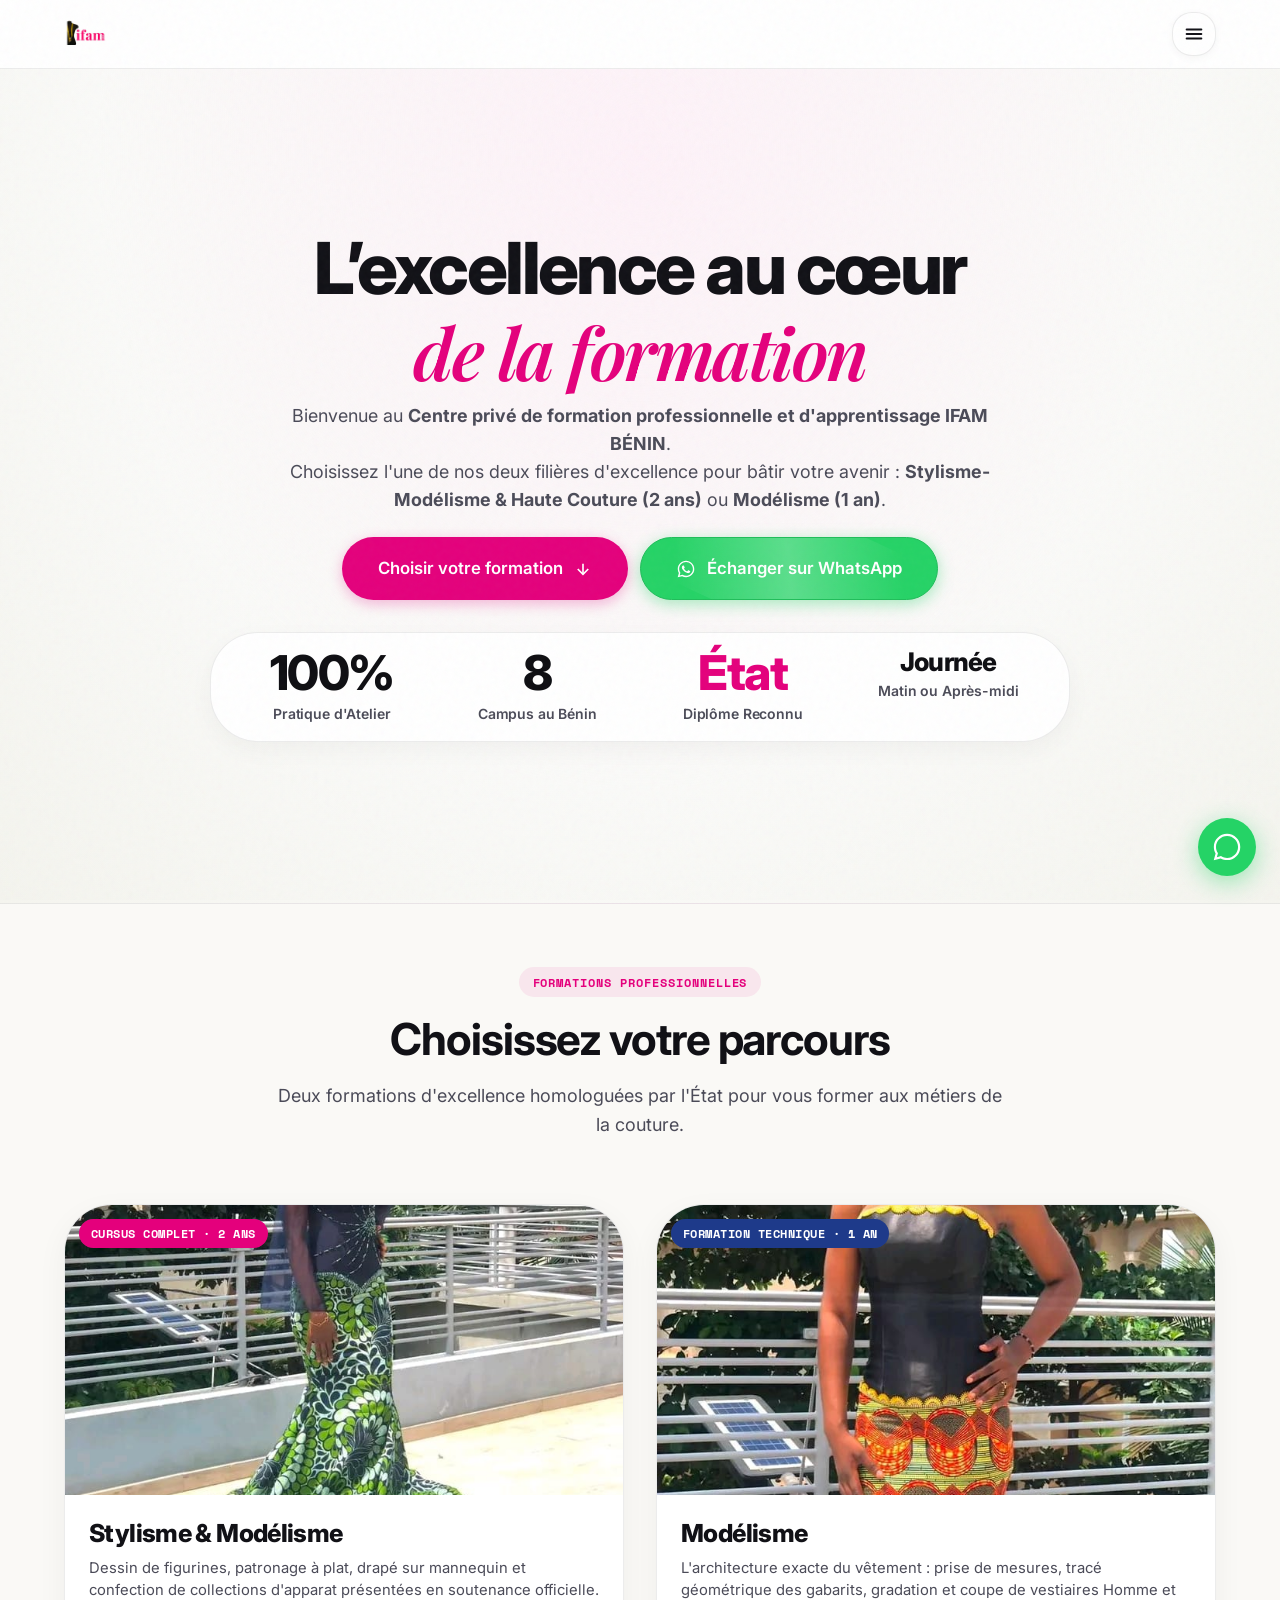
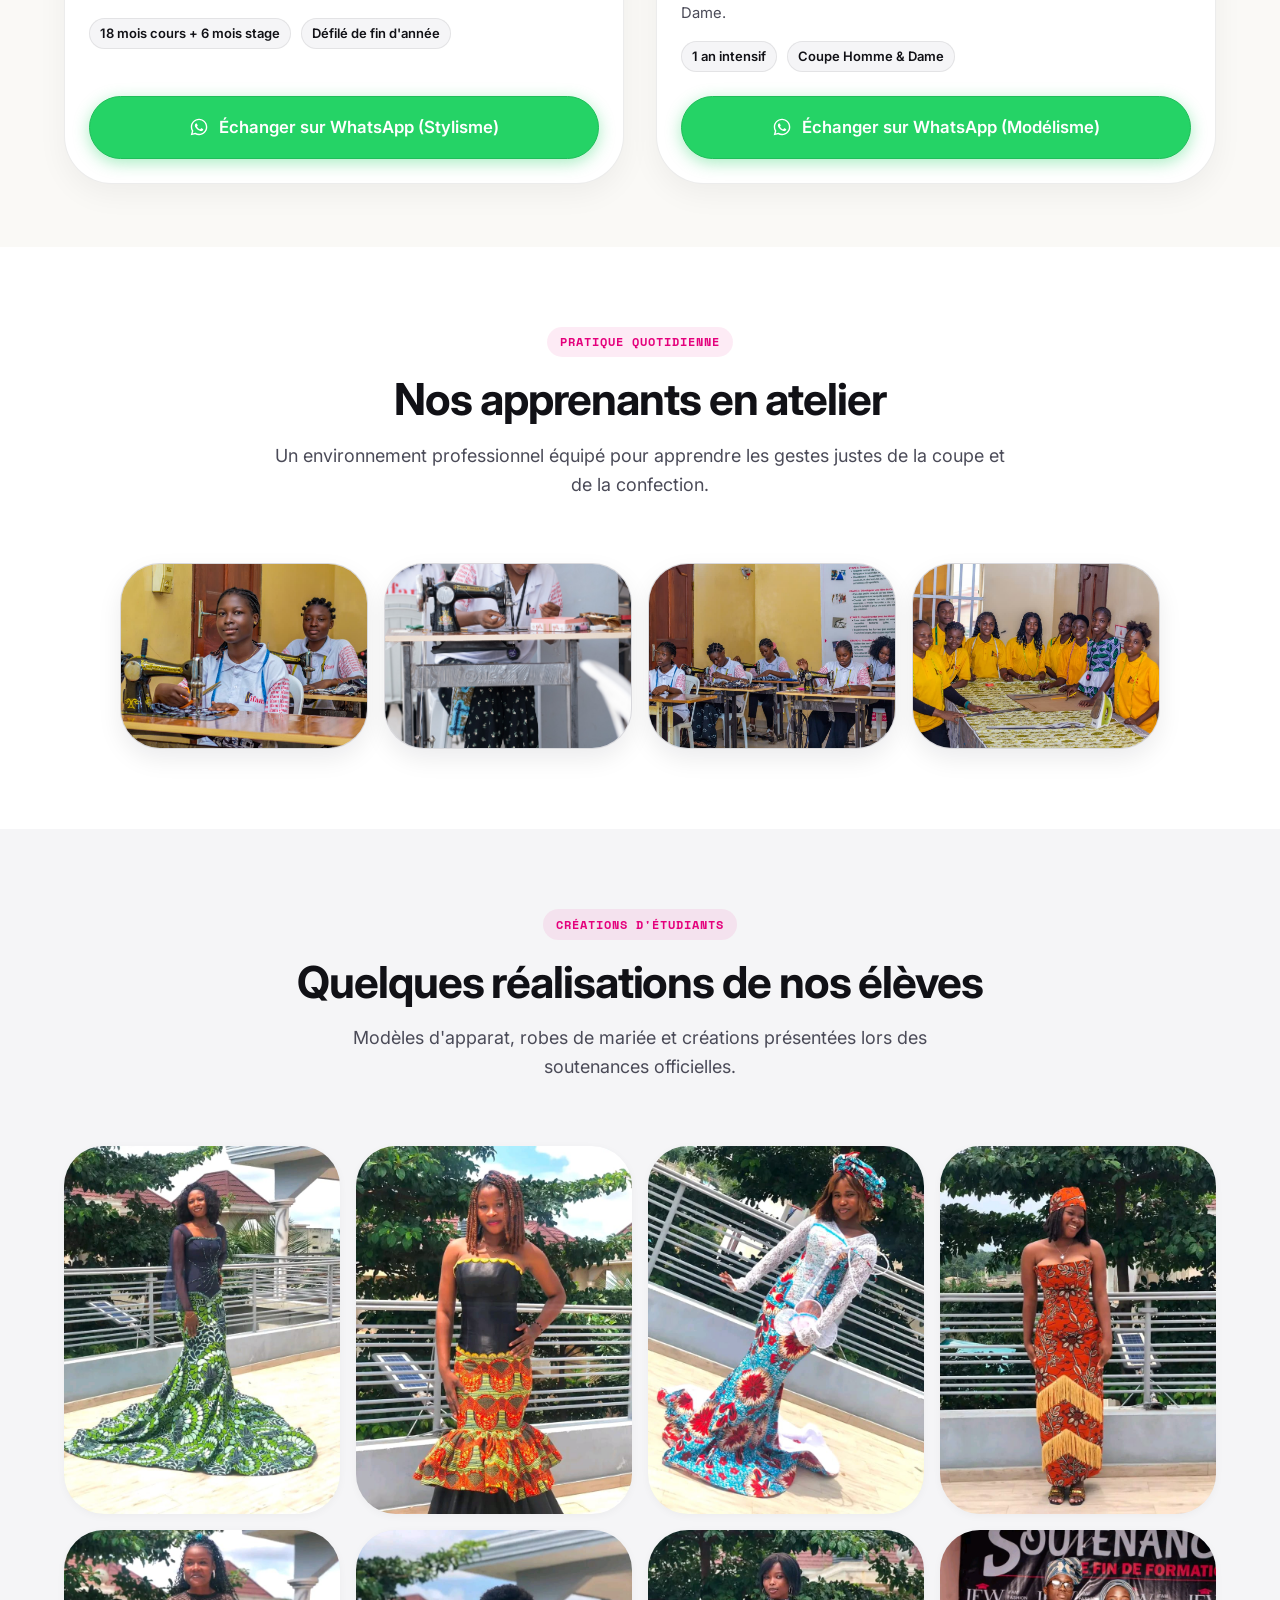
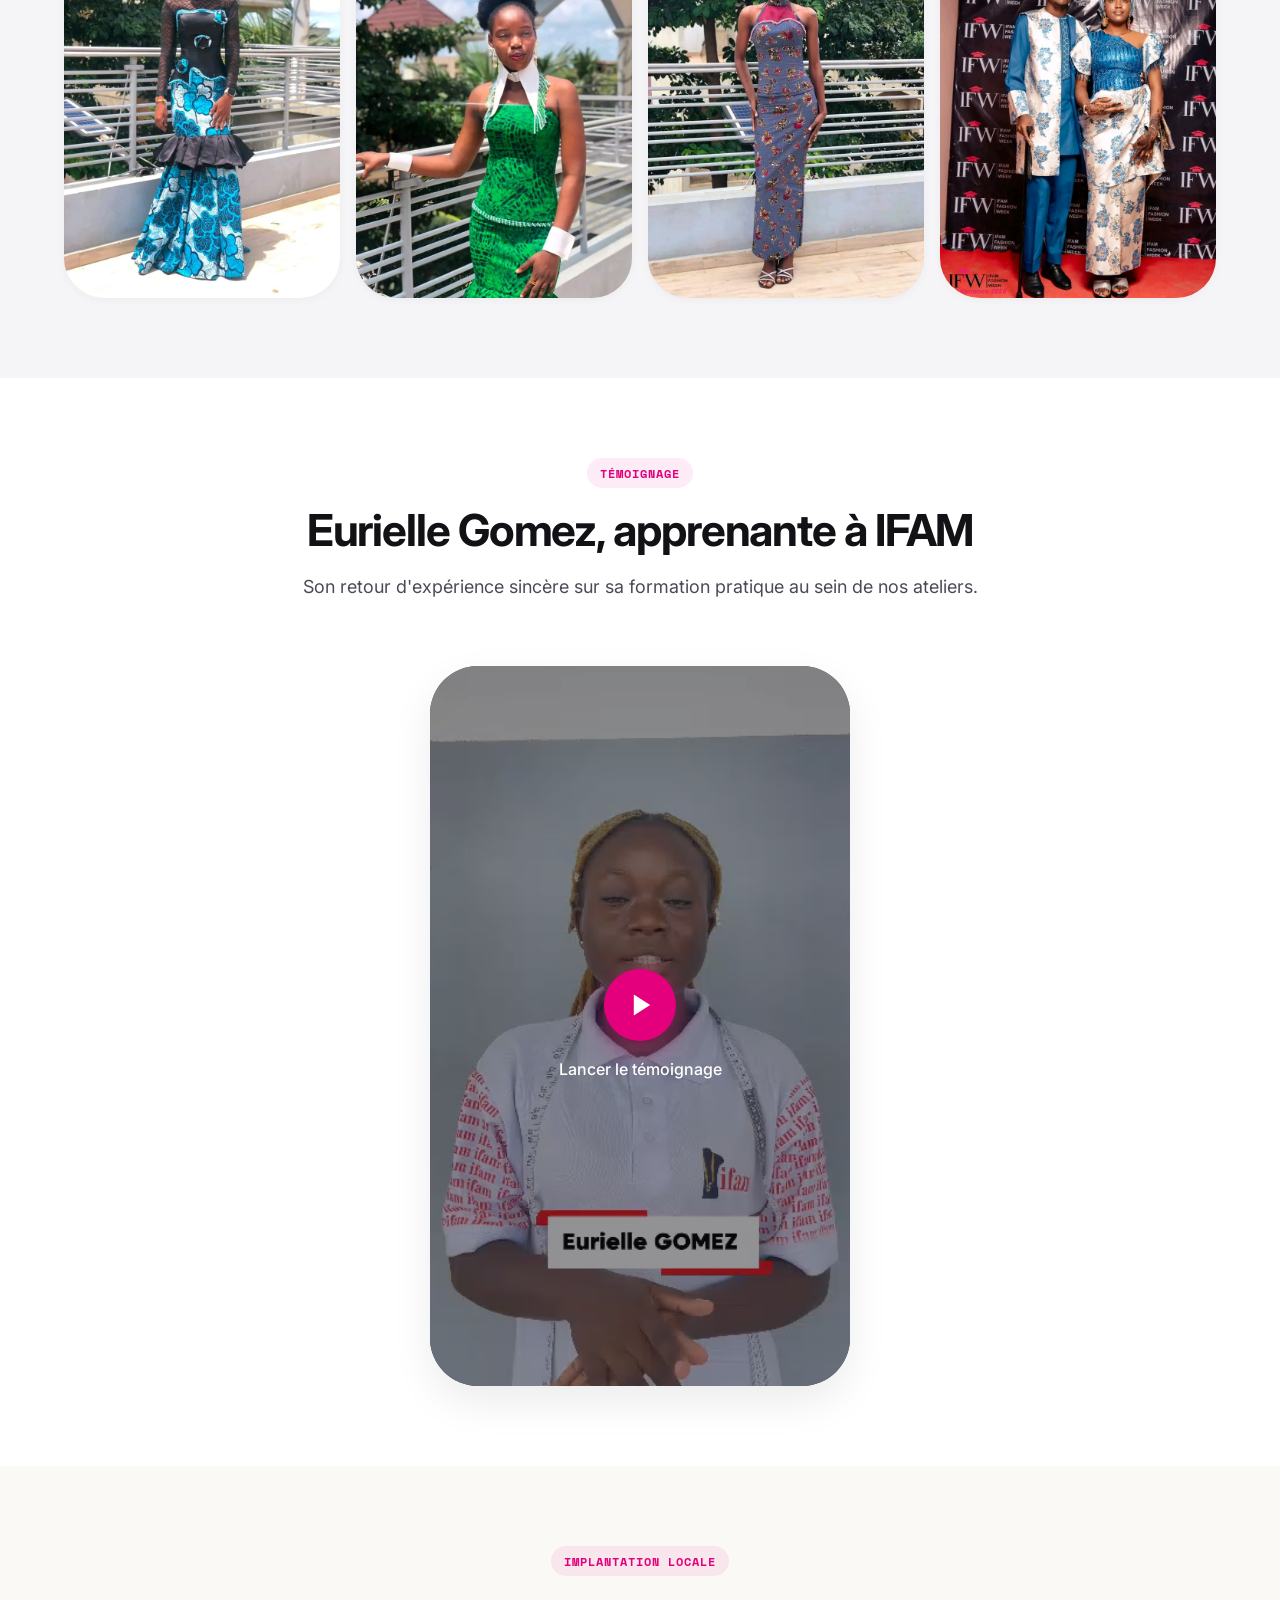
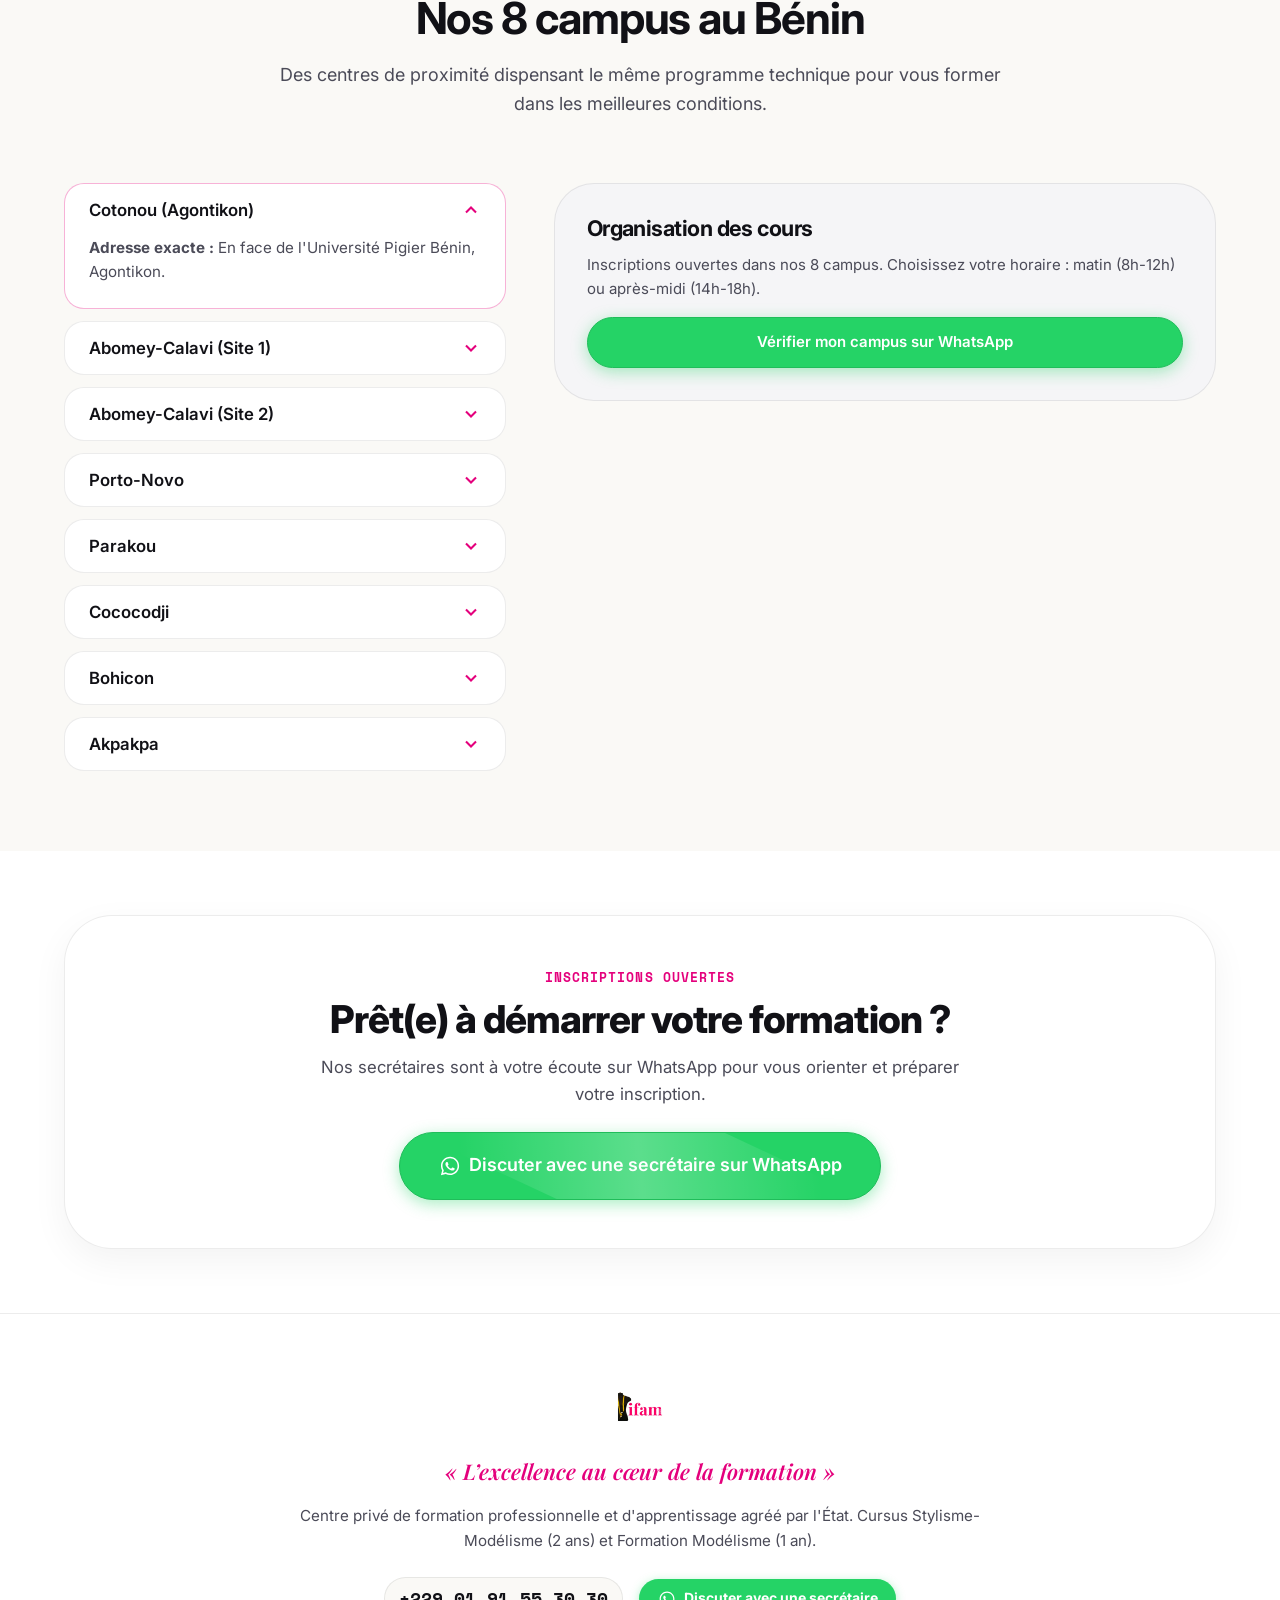
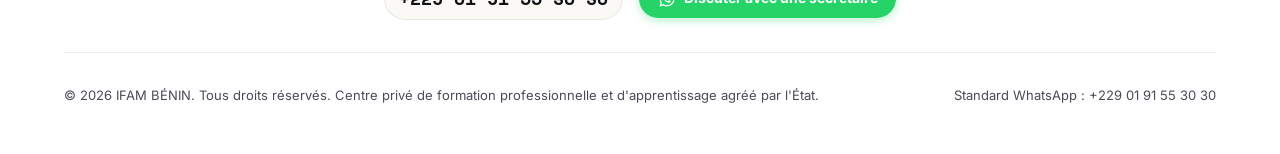
==== commit bb5a52bb: "feat(conversion): single master sales page with direct WhatsApp buttons for Stylisme and Modelisme" ====
--- a/index.html
+++ b/index.html
@@ -362,13 +362,11 @@
                 <span>Défilé de fin d'année</span>
               </div>
             </div>
-            <div style="display: flex; flex-direction: column; gap: var(--space-2);">
-              <a href="stylisme-modelisme/" class="btn btn-primary" style="width: 100%;">
-                <span class="btn-text">Découvrir le cursus Stylisme & Modélisme →</span>
-              </a>
-              <a href="https://wa.me/2290191553030?text=Bonjour%20IFAM%20B%C3%89NIN%2C%20je%20souhaite%20des%20informations%20sur%20le%20cursus%20Stylisme-Mod%C3%A9lisme." 
-                 class="btn btn-whatsapp" target="_blank" rel="noopener noreferrer">
-                <span class="btn-text">Poser une question sur WhatsApp</span>
+            <div style="margin-top: var(--space-2);">
+              <a href="https://wa.me/2290191553030?text=Bonjour%2C%20je%20souhaite%20des%20informations%20sur%20le%20cursus%20en%20Stylisme-Mod%C3%A9lisme%20(2%20ans)." 
+                 class="btn btn-whatsapp btn-lg" style="width: 100%; justify-content: center;" target="_blank" rel="noopener noreferrer">
+                <svg viewBox="0 0 24 24" style="width:20px;height:20px;fill:currentColor;" aria-hidden="true"><path d="M12.04 2C6.58 2 2.13 6.45 2.13 11.91C2.13 13.66 2.59 15.36 3.45 16.86L2.05 22L7.3 20.62C8.75 21.41 10.38 21.83 12.04 21.83C17.5 21.83 21.95 17.38 21.95 11.92C21.95 6.46 17.5 2 12.04 2M12.04 20.15C10.56 20.15 9.11 19.76 7.85 19.01L7.55 18.83L4.43 19.65L5.26 16.61L5.06 16.29C4.24 14.99 3.8 13.47 3.8 11.91C3.8 7.37 7.5 3.67 12.04 3.67C16.58 3.67 20.28 7.37 20.28 11.92C20.28 16.46 16.58 20.15 12.04 20.15M16.56 14.39C16.31 14.27 15.09 13.67 14.86 13.58C14.63 13.5 14.47 13.46 14.3 13.7C14.14 13.95 13.67 14.5 13.53 14.66C13.38 14.83 13.24 14.85 12.99 14.73C12.74 14.6 11.94 14.34 11 13.5C10.26 12.84 9.77 12.03 9.62 11.78C9.48 11.53 9.61 11.4 9.73 11.28C9.84 11.17 9.98 10.99 10.1 10.85C10.22 10.71 10.27 10.6 10.35 10.44C10.43 10.27 10.39 10.13 10.33 10.01C10.27 9.88 9.77 8.67 9.57 8.16C9.37 7.68 9.16 7.74 9.01 7.74C8.87 7.73 8.7 7.73 8.54 7.73C8.38 7.73 8.11 7.79 7.89 8.03C7.66 8.27 7.03 8.86 7.03 10.06C7.03 11.27 7.91 12.43 8.03 12.59C8.16 12.76 9.77 15.24 12.24 16.31C12.83 16.56 13.28 16.71 13.64 16.83C14.23 17.02 14.77 16.99 15.2 16.93C15.68 16.86 16.68 16.32 16.89 15.74C17.09 15.15 17.09 14.65 17.03 14.54C16.97 14.44 16.81 14.39 16.56 14.27Z"/></svg>
+                <span class="btn-text">Échanger sur WhatsApp (Stylisme)</span>
               </a>
             </div>
           </div>
@@ -391,13 +389,11 @@
                 <span>Coupe Homme & Dame</span>
               </div>
             </div>
-            <div style="display: flex; flex-direction: column; gap: var(--space-2);">
-              <a href="modelisme/" class="btn btn-secondary" style="width: 100%;">
-                <span class="btn-text">Découvrir la formation Modélisme →</span>
-              </a>
-              <a href="https://wa.me/2290191553030?text=Bonjour%20IFAM%20B%C3%89NIN%2C%20je%20souhaite%20des%20informations%20sur%20la%20formation%20Mod%C3%A9lisme." 
-                 class="btn btn-whatsapp" target="_blank" rel="noopener noreferrer">
-                <span class="btn-text">Poser une question sur WhatsApp</span>
+            <div style="margin-top: var(--space-2);">
+              <a href="https://wa.me/2290191553030?text=Bonjour%2C%20je%20souhaite%20des%20informations%20sur%20la%20formation%20en%20Mod%C3%A9lisme%20(1%20an)." 
+                 class="btn btn-whatsapp btn-lg" style="width: 100%; justify-content: center;" target="_blank" rel="noopener noreferrer">
+                <svg viewBox="0 0 24 24" style="width:20px;height:20px;fill:currentColor;" aria-hidden="true"><path d="M12.04 2C6.58 2 2.13 6.45 2.13 11.91C2.13 13.66 2.59 15.36 3.45 16.86L2.05 22L7.3 20.62C8.75 21.41 10.38 21.83 12.04 21.83C17.5 21.83 21.95 17.38 21.95 11.92C21.95 6.46 17.5 2 12.04 2M12.04 20.15C10.56 20.15 9.11 19.76 7.85 19.01L7.55 18.83L4.43 19.65L5.26 16.61L5.06 16.29C4.24 14.99 3.8 13.47 3.8 11.91C3.8 7.37 7.5 3.67 12.04 3.67C16.58 3.67 20.28 7.37 20.28 11.92C20.28 16.46 16.58 20.15 12.04 20.15M16.56 14.39C16.31 14.27 15.09 13.67 14.86 13.58C14.63 13.5 14.47 13.46 14.3 13.7C14.14 13.95 13.67 14.5 13.53 14.66C13.38 14.83 13.24 14.85 12.99 14.73C12.74 14.6 11.94 14.34 11 13.5C10.26 12.84 9.77 12.03 9.62 11.78C9.48 11.53 9.61 11.4 9.73 11.28C9.84 11.17 9.98 10.99 10.1 10.85C10.22 10.71 10.27 10.6 10.35 10.44C10.43 10.27 10.39 10.13 10.33 10.01C10.27 9.88 9.77 8.67 9.57 8.16C9.37 7.68 9.16 7.74 9.01 7.74C8.87 7.73 8.7 7.73 8.54 7.73C8.38 7.73 8.11 7.79 7.89 8.03C7.66 8.27 7.03 8.86 7.03 10.06C7.03 11.27 7.91 12.43 8.03 12.59C8.16 12.76 9.77 15.24 12.24 16.31C12.83 16.56 13.28 16.71 13.64 16.83C14.23 17.02 14.77 16.99 15.2 16.93C15.68 16.86 16.68 16.32 16.89 15.74C17.09 15.15 17.09 14.65 17.03 14.54C16.97 14.44 16.81 14.39 16.56 14.27Z"/></svg>
+                <span class="btn-text">Échanger sur WhatsApp (Modélisme)</span>
               </a>
             </div>
           </div>
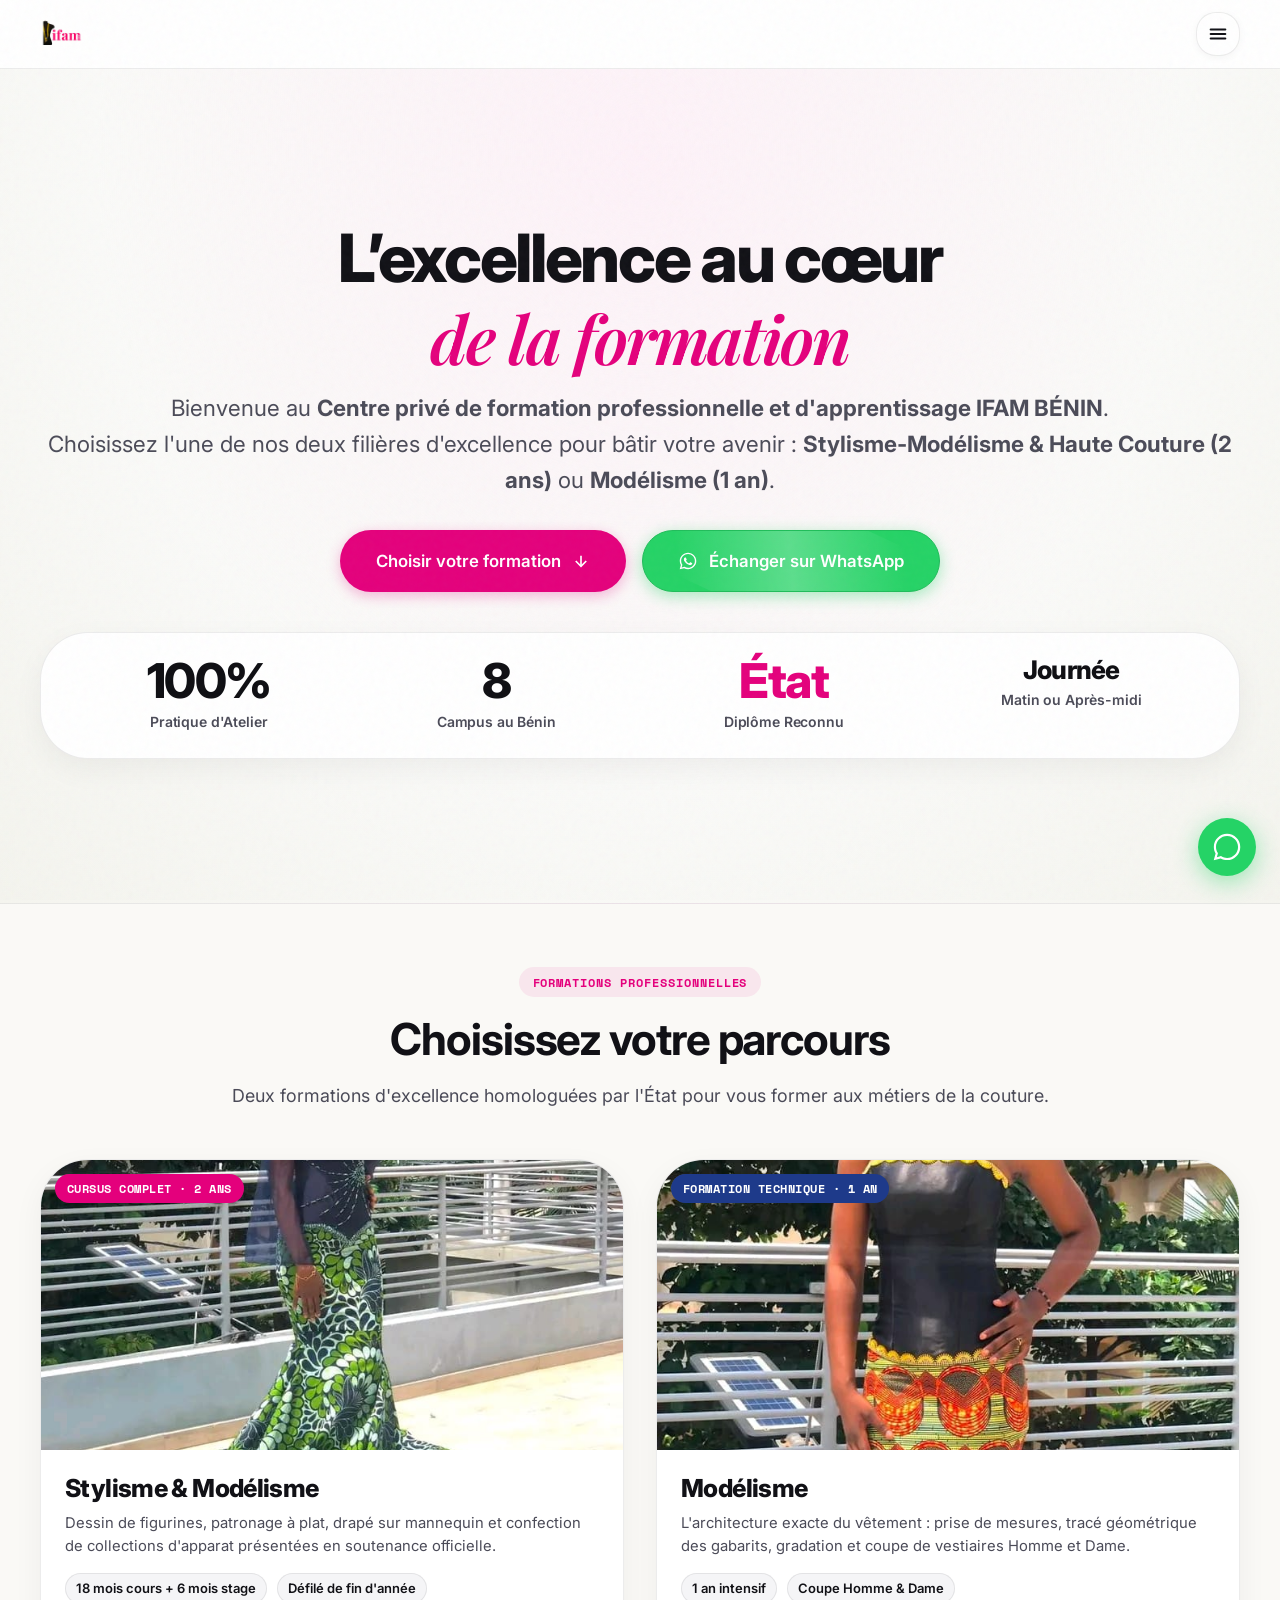
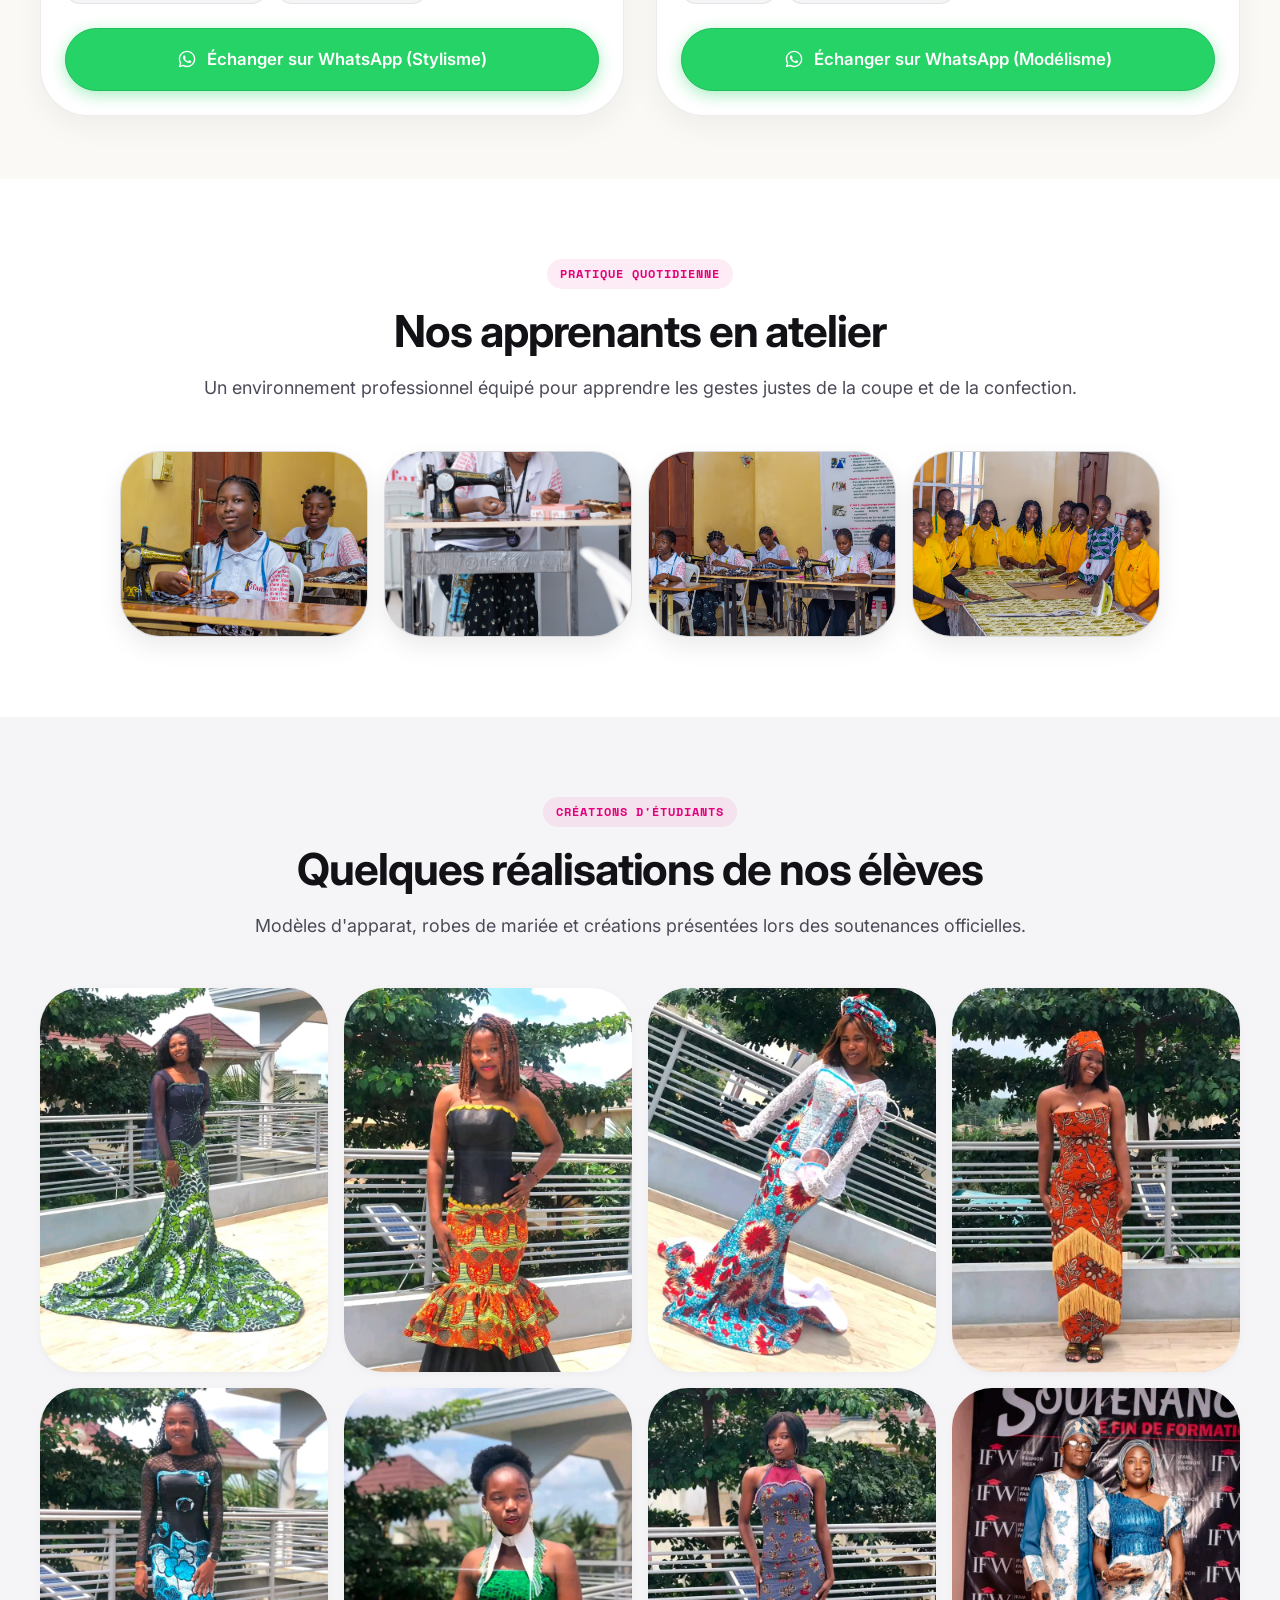
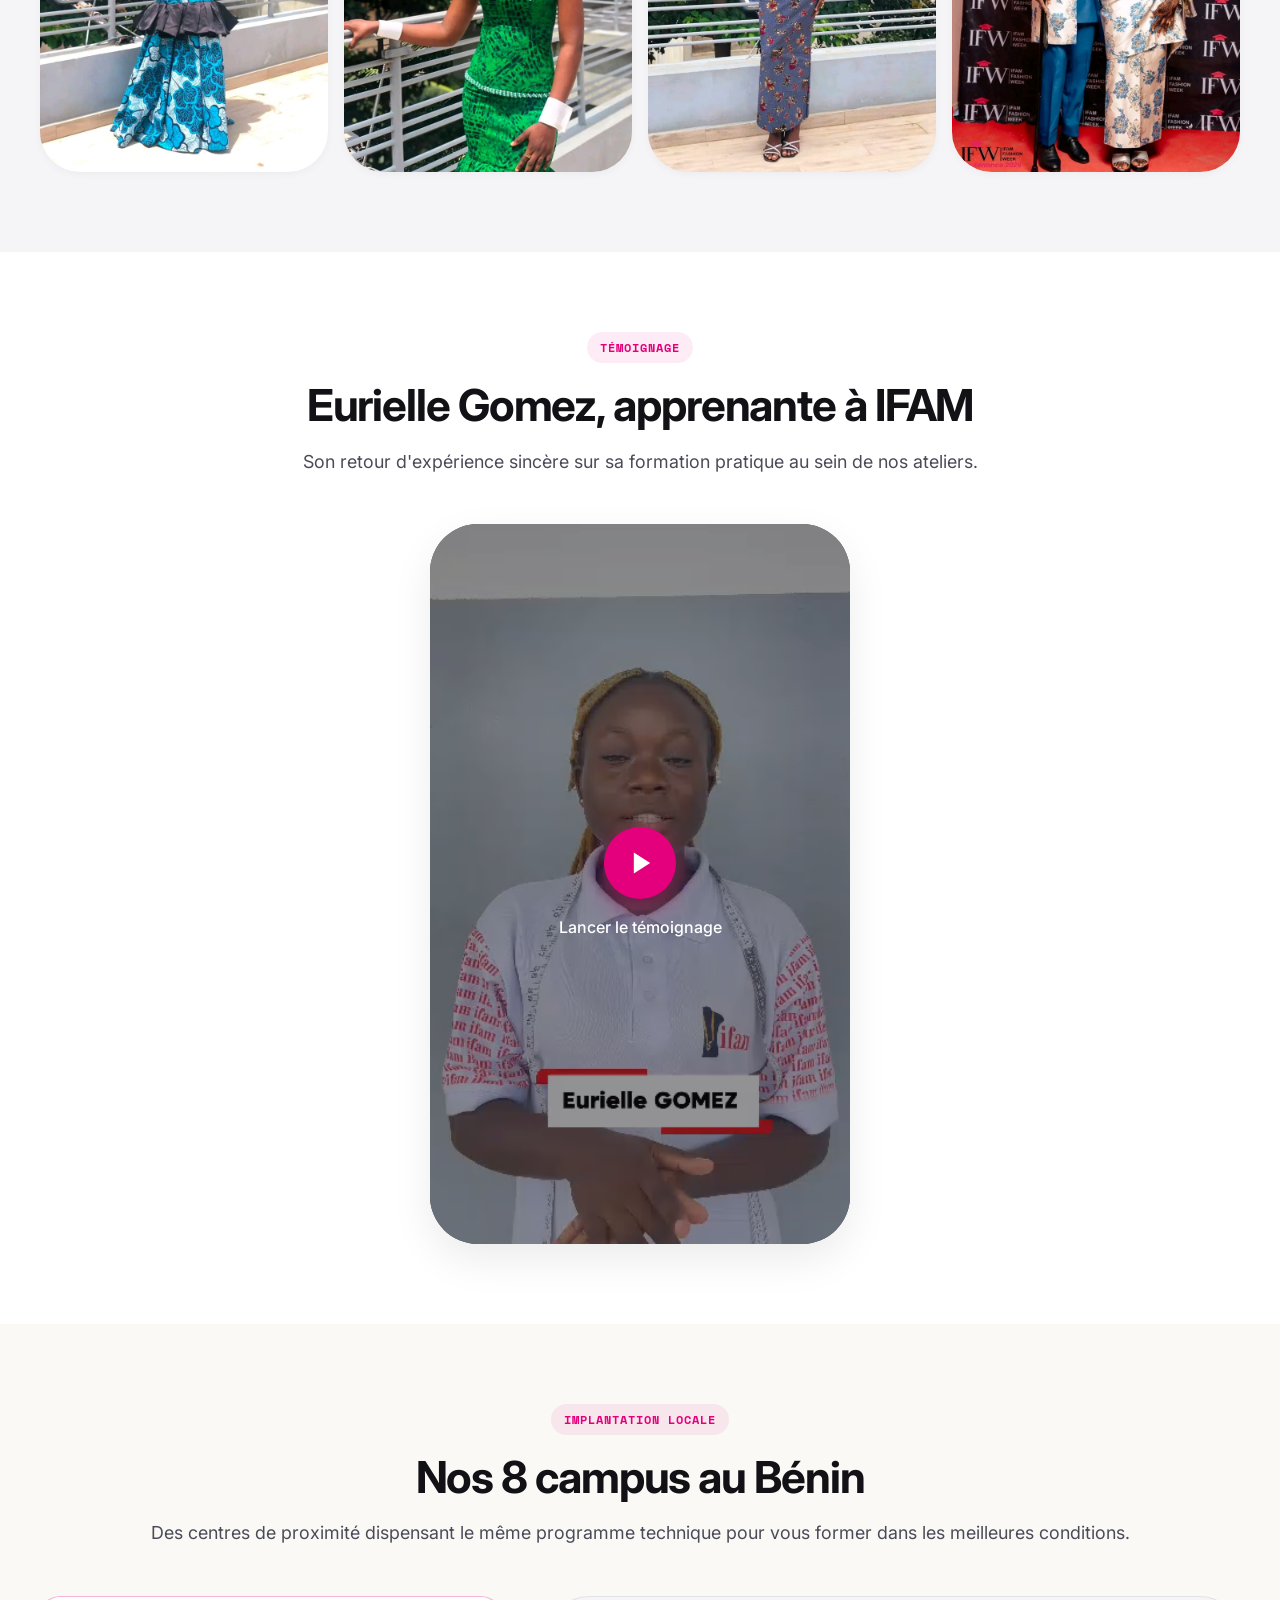
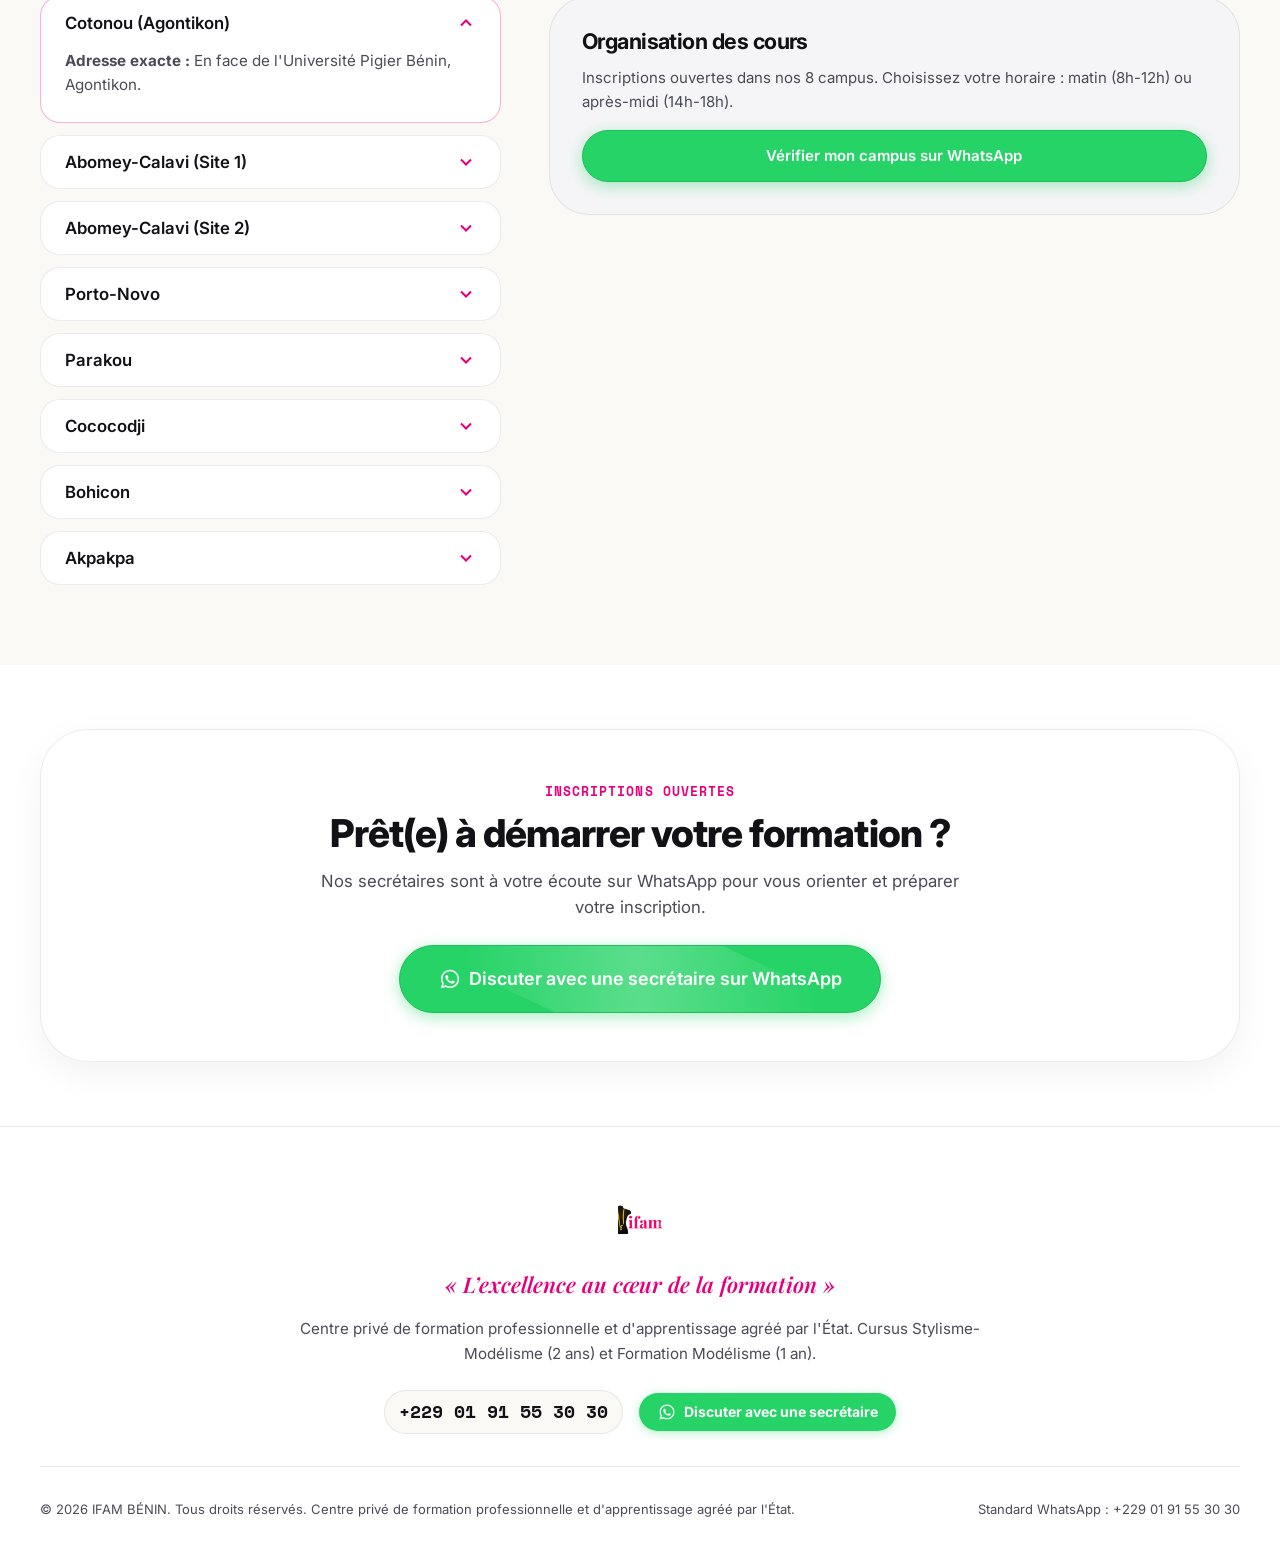
==== commit 0178f2aa: "fix(layout): expand widths to fill screen, remove side whitespace, optimize mobile responsiveness" ====
--- a/index.html
+++ b/index.html
@@ -26,12 +26,11 @@
   <script src="js/main.js?v=12" defer></script>
 
   <style>
-    /* Hero remonté pour être directement visible sur l'écran */
-    /* Écran 1 : Hero pleine page majestueux */
+    /* Hero pleine page majestueux occupant tout l'espace disponible */
     .portal-hero-grand {
       position: relative;
       background: radial-gradient(ellipse at 50% 10%, rgba(228, 0, 124, 0.05) 0%, #FAFAF8 60%, #F4F4EE 100%);
-      padding: clamp(2.5rem, 6vh, 4.5rem) 0;
+      padding: clamp(3rem, 6vh, 5rem) 0 clamp(2.5rem, 5vh, 4rem);
       min-height: calc(100vh - 65px);
       display: flex;
       align-items: center;
@@ -39,6 +38,7 @@
       text-align: center;
       border-bottom: 1px solid var(--ifam-gris-bordure);
       overflow: hidden;
+      width: 100%;
     }
 
     /* Écran 2 : Les Formations comme une page dédiée */
@@ -48,23 +48,28 @@
       flex-direction: column;
       justify-content: center;
       padding: clamp(3.5rem, 7vh, 5.5rem) 0;
+      width: 100%;
     }
 
     .portal-hero-grand-content {
-      max-width: 960px;
+      max-width: 1440px;
       width: 100%;
       margin: 0 auto;
+      padding: 0 clamp(1.25rem, 3.5vw, 2.5rem);
       position: relative;
       z-index: 2;
     }
 
     .portal-grand-title {
-      font-size: clamp(2.5rem, 5.6vw, 4.5rem);
-      line-height: 1.08;
+      font-size: clamp(2.6rem, 5.2vw, 4.6rem);
+      line-height: 1.1;
       letter-spacing: -0.035em;
-      margin-bottom: var(--space-3);
+      margin-bottom: var(--space-4);
       color: var(--ifam-texte-principal);
       font-weight: 800;
+      max-width: 1350px;
+      margin-left: auto;
+      margin-right: auto;
       text-wrap: balance;
     }
 
@@ -78,11 +83,12 @@
     }
 
     .portal-grand-desc {
-      font-size: clamp(1.05rem, 1.4vw, 1.2rem);
-      max-width: 700px;
-      margin: 0 auto var(--space-5);
+      font-size: clamp(1.15rem, 1.8vw, 1.4rem);
+      max-width: 1200px;
+      width: 100%;
+      margin: 0 auto var(--space-6);
       color: var(--ifam-texte-secondaire);
-      line-height: 1.55;
+      line-height: 1.6;
       font-weight: 400;
     }
 
@@ -90,43 +96,75 @@
       display: flex;
       justify-content: center;
       align-items: center;
-      gap: var(--space-3);
+      gap: var(--space-4);
       flex-wrap: wrap;
-      margin-bottom: var(--space-6);
+      margin-bottom: var(--space-7);
+      width: 100%;
     }
 
     .portal-stats-grid {
       display: grid;
       grid-template-columns: repeat(4, 1fr);
-      gap: var(--space-3);
-      max-width: 860px;
+      gap: var(--space-4);
+      max-width: 1350px;
+      width: 100%;
       margin: 0 auto;
-      padding: var(--space-4) var(--space-5);
+      padding: var(--space-5) var(--space-6);
       background: #FFFFFF;
-      border: 1px solid var(--ifam-gris-bordure);
+      border: 1.5px solid var(--ifam-gris-bordure);
       border-radius: var(--radius-2xl);
-      box-shadow: 0 8px 24px rgba(14, 14, 22, 0.04);
+      box-shadow: 0 10px 30px rgba(14, 14, 22, 0.05);
+    }
+
+    @media (max-width: 992px) {
+      .portal-stats-grid {
+        grid-template-columns: repeat(2, 1fr);
+        gap: var(--space-4);
+        padding: var(--space-4);
+      }
     }
 
     @media (max-width: 768px) {
       .portal-hero-grand {
-        padding: clamp(1.5rem, 3.5vh, 2.5rem) 0 clamp(1.75rem, 4vh, 2.75rem);
+        padding: clamp(2rem, 5vh, 3.25rem) 0;
+        min-height: auto;
       }
       .portal-stats-grid {
         grid-template-columns: repeat(2, 1fr);
         gap: var(--space-3);
         padding: var(--space-3);
+        width: 100%;
       }
       .portal-hero-actions {
         flex-direction: column;
         width: 100%;
-        max-width: 290px;
-        margin-left: auto;
-        margin-right: auto;
+        max-width: 100%;
+        margin-left: 0;
+        margin-right: 0;
+        gap: var(--space-3);
       }
       .portal-hero-actions .btn {
         width: 100%;
         justify-content: center;
+        padding: 0.95rem 1.25rem;
+        font-size: 1.05rem;
+      }
+    }
+
+    @media (max-width: 480px) {
+      .portal-stats-grid {
+        grid-template-columns: 1fr 1fr;
+        gap: 0.5rem;
+        padding: 0.75rem;
+      }
+      .stat-counter-box {
+        padding: 0.5rem 0.25rem;
+      }
+      .stat-counter-value {
+        font-size: 1.5rem;
+      }
+      .stat-counter-label {
+        font-size: 0.75rem;
       }
     }
 
@@ -135,6 +173,10 @@
       grid-template-columns: 1fr 1fr;
       gap: var(--space-6);
       margin-top: var(--space-6);
+      max-width: 1400px;
+      width: 100%;
+      margin-left: auto;
+      margin-right: auto;
     }
 
     @media (max-width: 860px) {
--- a/css/base.css
+++ b/css/base.css
@@ -80,10 +80,10 @@
   --transition-normal: 0.35s var(--ease-couture);
   --transition-slow: 0.6s var(--ease-couture);
 
-  /* --- LARGEURS DE MISE EN PAGE --- */
-  --max-w-reading: 68ch;
-  --max-w-content: 1200px;
-  --max-w-wide: 1360px;
+  /* --- LARGEURS DE MISE EN PAGE ÉLARGIES POUR COUVRIR TOUT L'ESPACE --- */
+  --max-w-reading: 120ch;
+  --max-w-content: 1440px;
+  --max-w-wide: 1600px;
 }
 
 /* 2. RESET MODERNE & BASE */
@@ -168,8 +168,8 @@
   max-width: var(--max-w-content);
   margin-left: auto;
   margin-right: auto;
-  padding-left: var(--space-5);
-  padding-right: var(--space-5);
+  padding-left: clamp(1.25rem, 3.5vw, 2.5rem);
+  padding-right: clamp(1.25rem, 3.5vw, 2.5rem);
 }
 
 .container-wide {
@@ -177,14 +177,15 @@
   max-width: var(--max-w-wide);
   margin-left: auto;
   margin-right: auto;
-  padding-left: var(--space-5);
-  padding-right: var(--space-5);
+  padding-left: clamp(1.25rem, 3.5vw, 2.5rem);
+  padding-right: clamp(1.25rem, 3.5vw, 2.5rem);
 }
 
 .section {
   padding-top: var(--space-12);
   padding-bottom: var(--space-12);
   position: relative;
+  width: 100%;
 }
 
 @media (max-width: 768px) {
@@ -193,8 +194,8 @@
     padding-bottom: var(--space-8);
   }
   .container {
-    padding-left: var(--space-4);
-    padding-right: var(--space-4);
+    padding-left: 1.25rem;
+    padding-right: 1.25rem;
   }
   .section-header {
     margin-bottom: var(--space-7);
@@ -228,13 +229,14 @@
   }
 }
 
-/* 6. EN-TÊTE DE SECTION (ÉDITORIAL) */
+/* 6. EN-TÊTE DE SECTION (ÉDITORIAL ÉLARGI) */
 .section-header {
   text-align: center;
-  max-width: 740px;
-  margin-left: auto;
-  margin-right: auto;
-  margin-bottom: var(--space-10);
+  max-width: 1100px;
+  width: 100%;
+  margin-left: auto;
+  margin-right: auto;
+  margin-bottom: var(--space-8);
 }
 
 .section-tag {
@@ -265,9 +267,10 @@
 }
 
 .section-desc {
-  font-size: 1.125rem;
+  font-size: clamp(1.05rem, 1.4vw, 1.25rem);
   line-height: 1.6;
   color: var(--ifam-texte-secondaire);
+  max-width: 1050px;
   margin-left: auto;
   margin-right: auto;
   text-wrap: pretty;
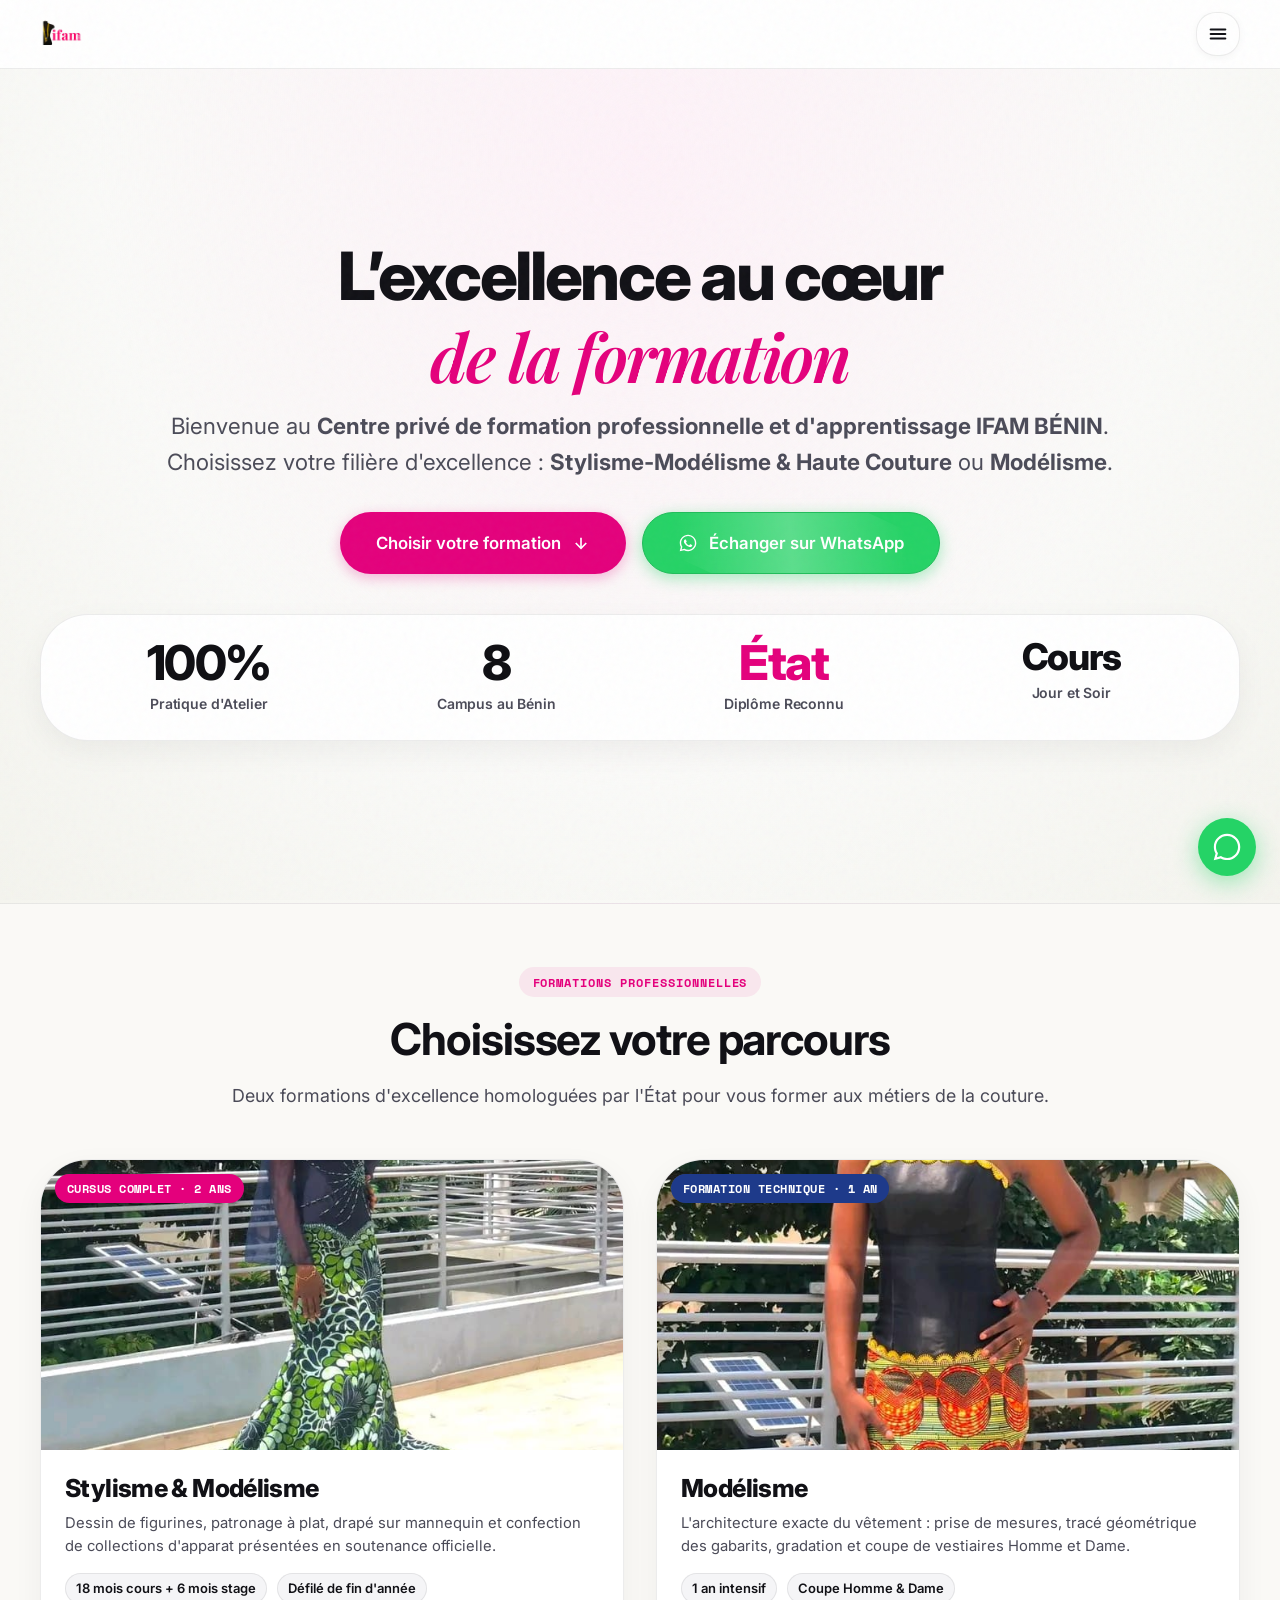
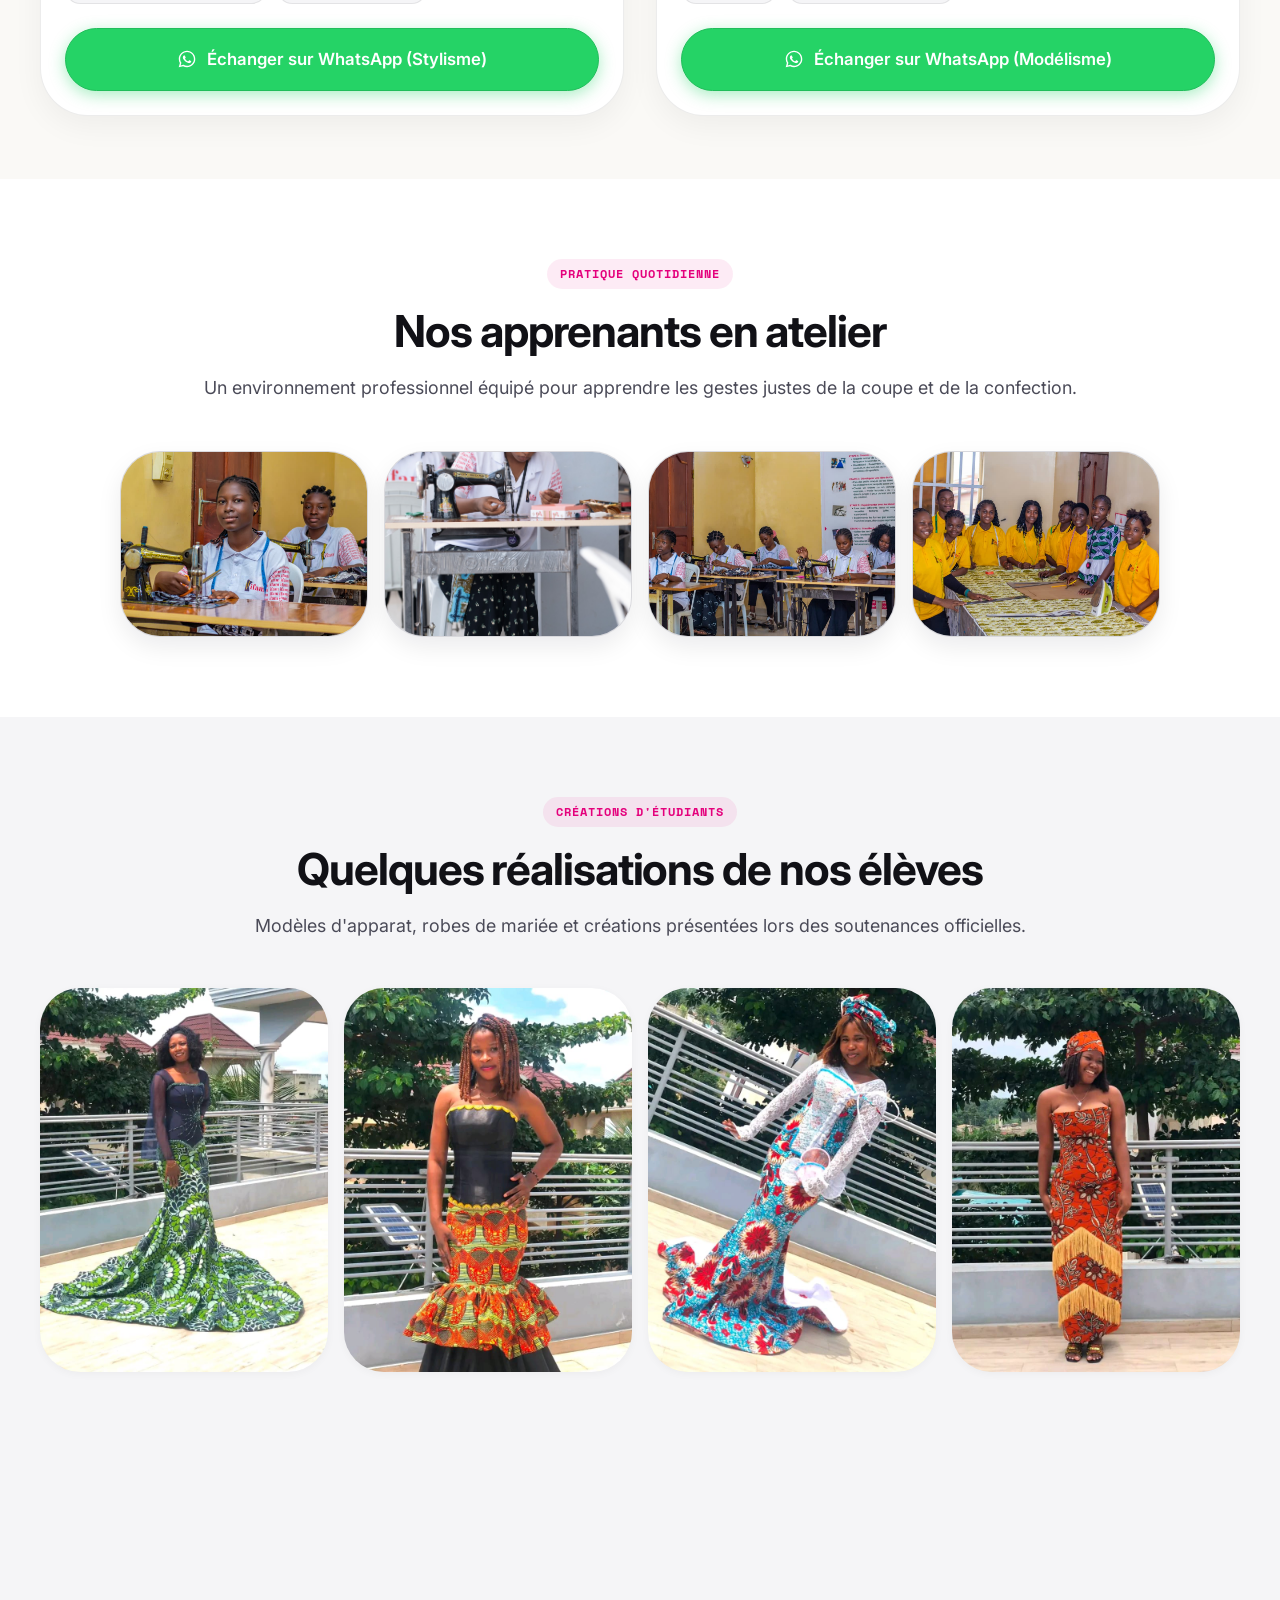
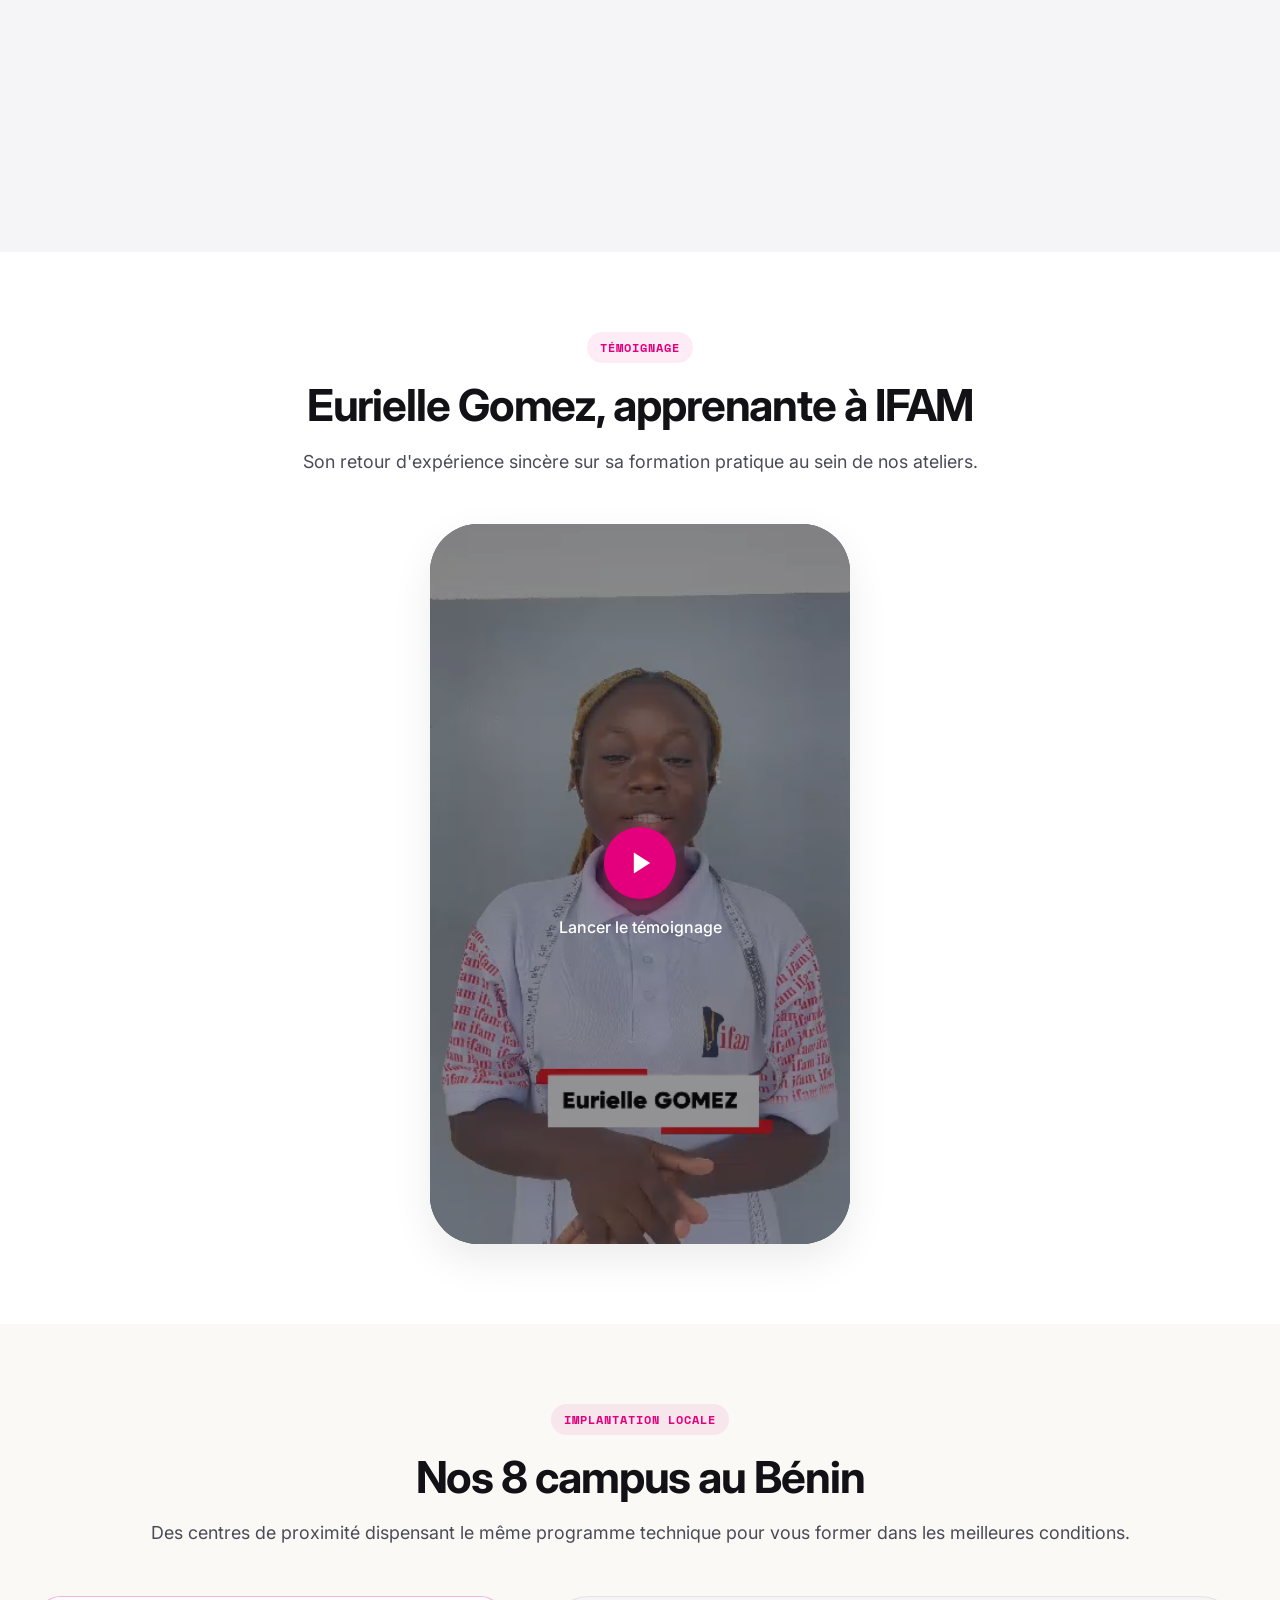
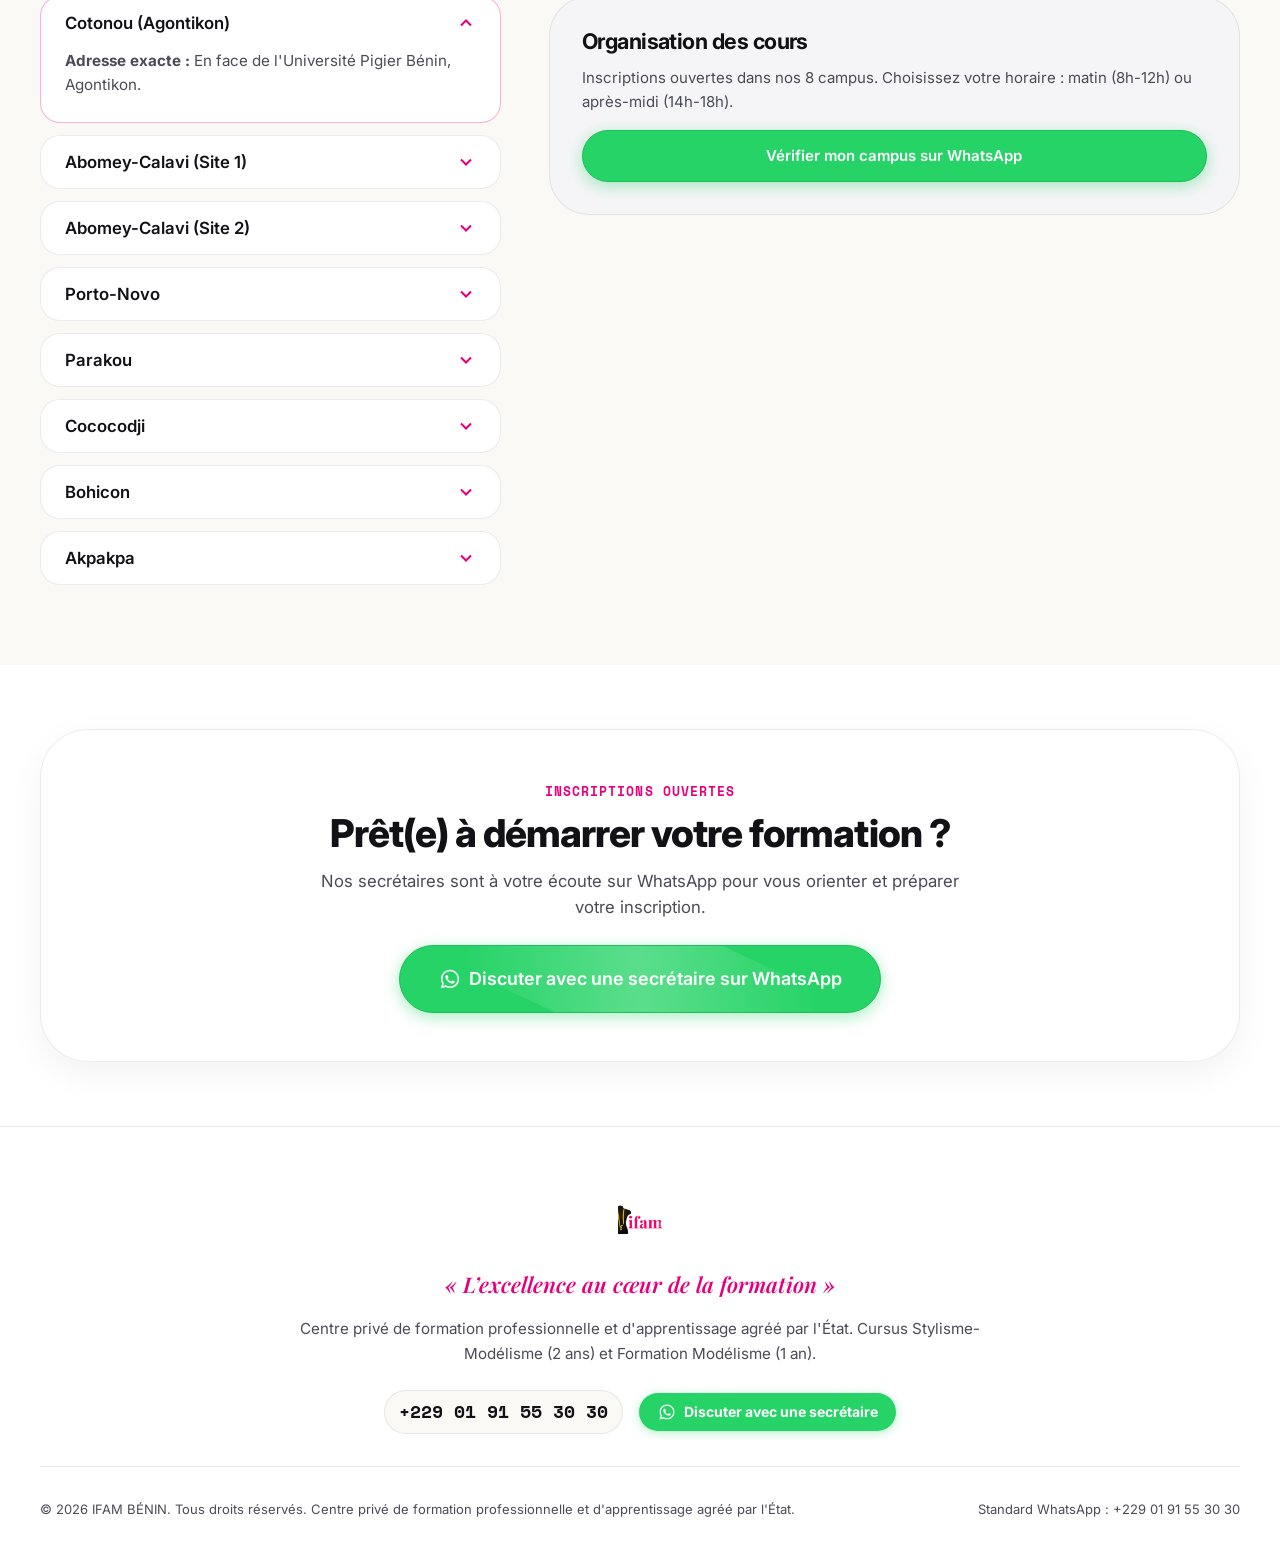
==== commit 46746dc2: "refactor(hero): remove duration mentions in description, set stat box to Cours / Jour et Soir" ====
--- a/index.html
+++ b/index.html
@@ -332,10 +332,10 @@
         <span class="serif-italic">de la formation</span>
       </h1>
 
-      <!-- Message d'accueil et orientation statutaire -->
+      <!-- Message d'accueil et orientation statutaire sans durée et compact sur téléphone -->
       <p class="portal-grand-desc">
         Bienvenue au <strong>Centre privé de formation professionnelle et d'apprentissage IFAM BÉNIN</strong>.<br>
-        Choisissez l'une de nos deux filières d'excellence pour bâtir votre avenir : <strong>Stylisme-Modélisme &amp; Haute Couture (2 ans)</strong> ou <strong>Modélisme (1 an)</strong>.
+        Choisissez votre filière d'excellence : <strong>Stylisme-Modélisme &amp; Haute Couture</strong> ou <strong>Modélisme</strong>.
       </p>
 
       <div class="portal-hero-actions">
@@ -353,7 +353,7 @@
         </a>
       </div>
 
-      <!-- 4 Repères Chiffrés Épurés (sans 26 octobre) -->
+      <!-- 4 Repères Chiffrés Épurés -->
       <div class="portal-stats-grid">
         <div class="stat-counter-box">
           <div class="stat-counter-value" data-counter-target="100" data-counter-suffix="%">0%</div>
@@ -368,8 +368,8 @@
           <div class="stat-counter-label">Diplôme Reconnu</div>
         </div>
         <div class="stat-counter-box">
-          <div class="stat-counter-value" style="font-size: 1.6rem;">Journée</div>
-          <div class="stat-counter-label">Matin ou Après-midi</div>
+          <div class="stat-counter-value" style="font-size: clamp(1.7rem, 3vw, 2.3rem);">Cours</div>
+          <div class="stat-counter-label">Jour et Soir</div>
         </div>
       </div>
     </div>
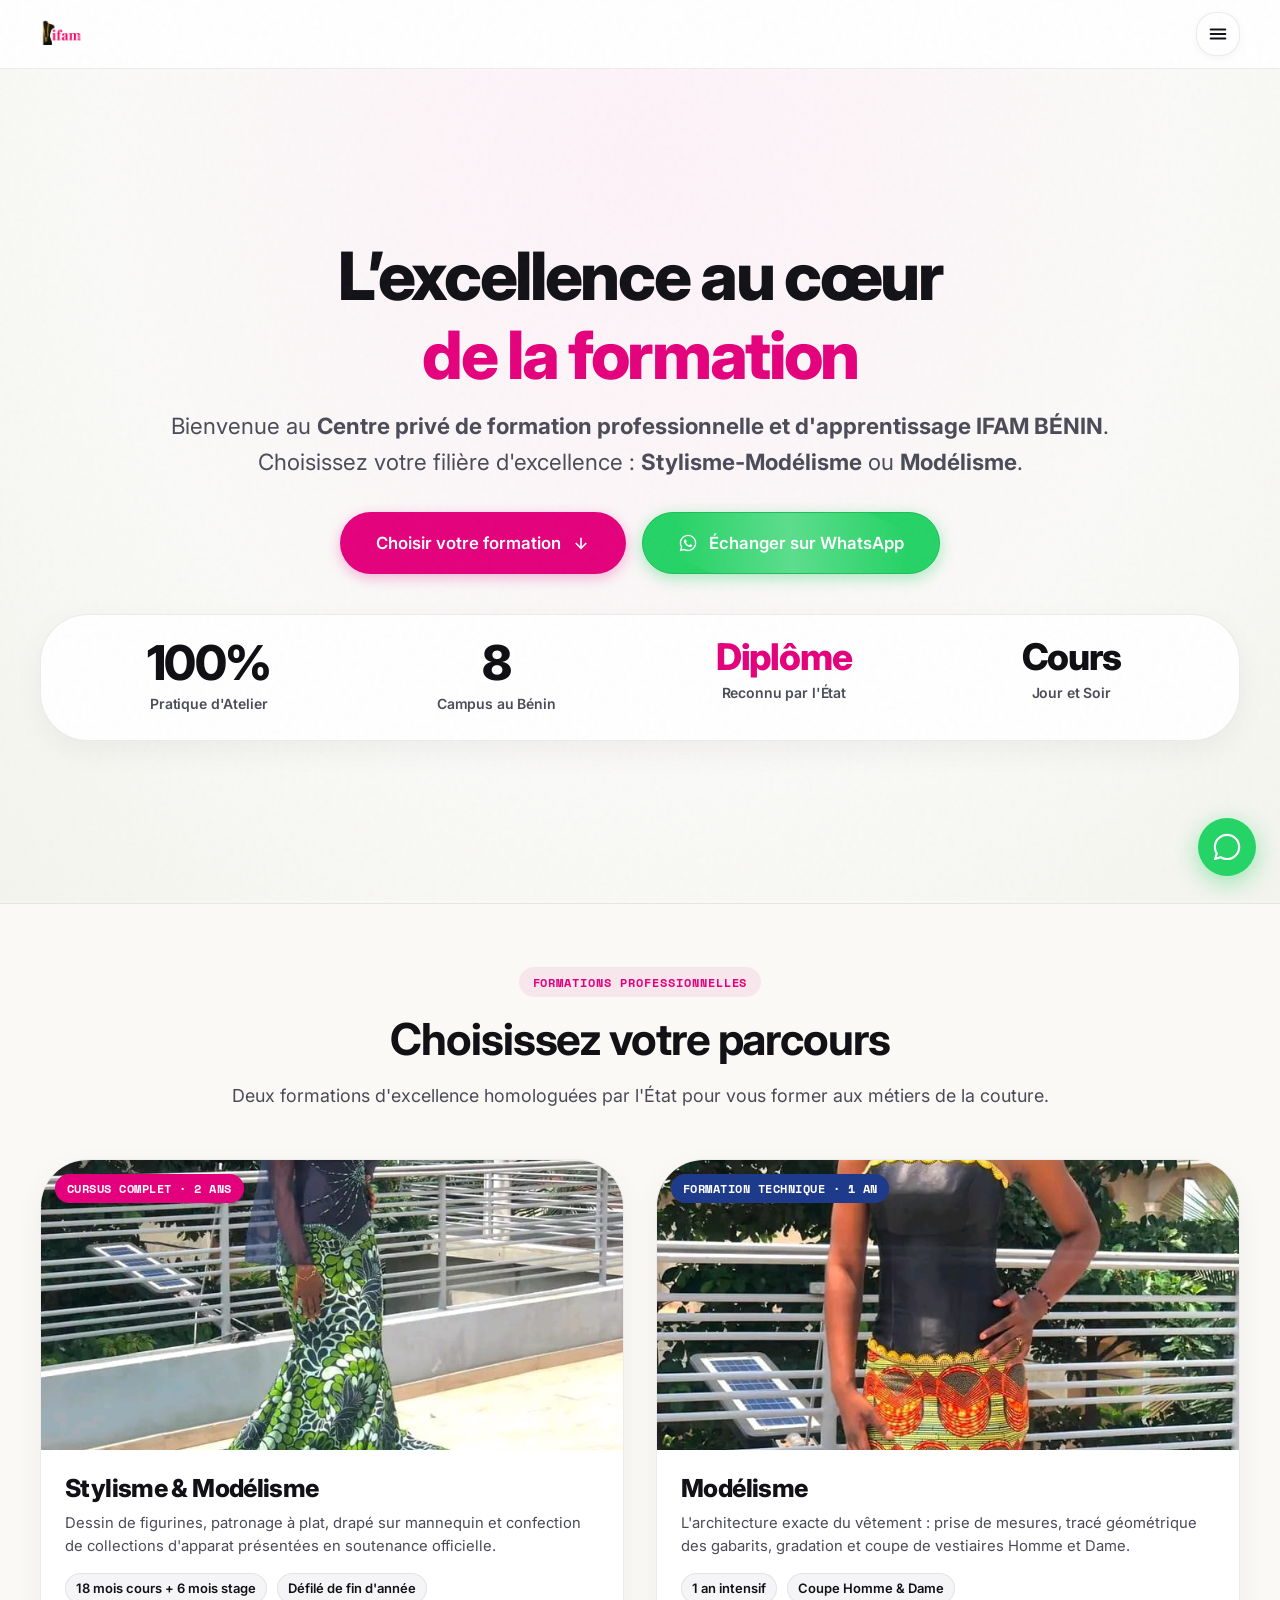
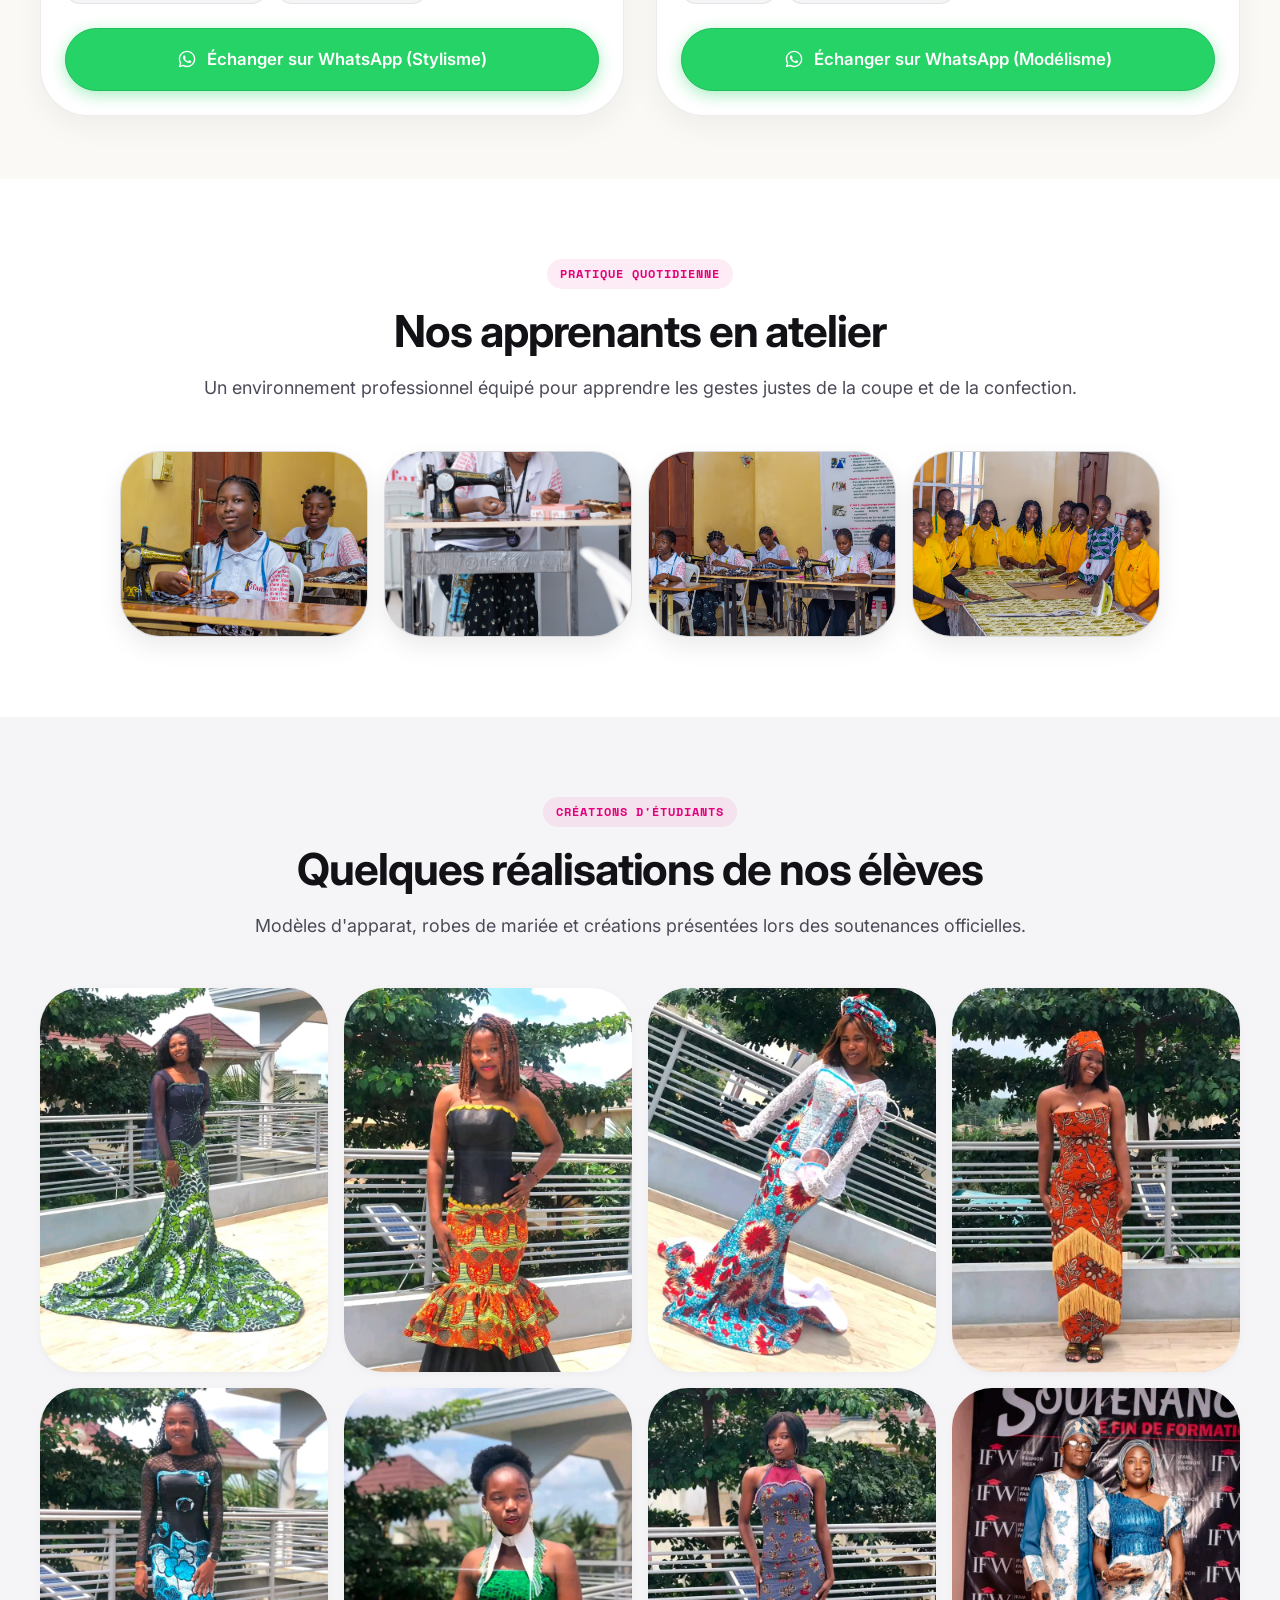
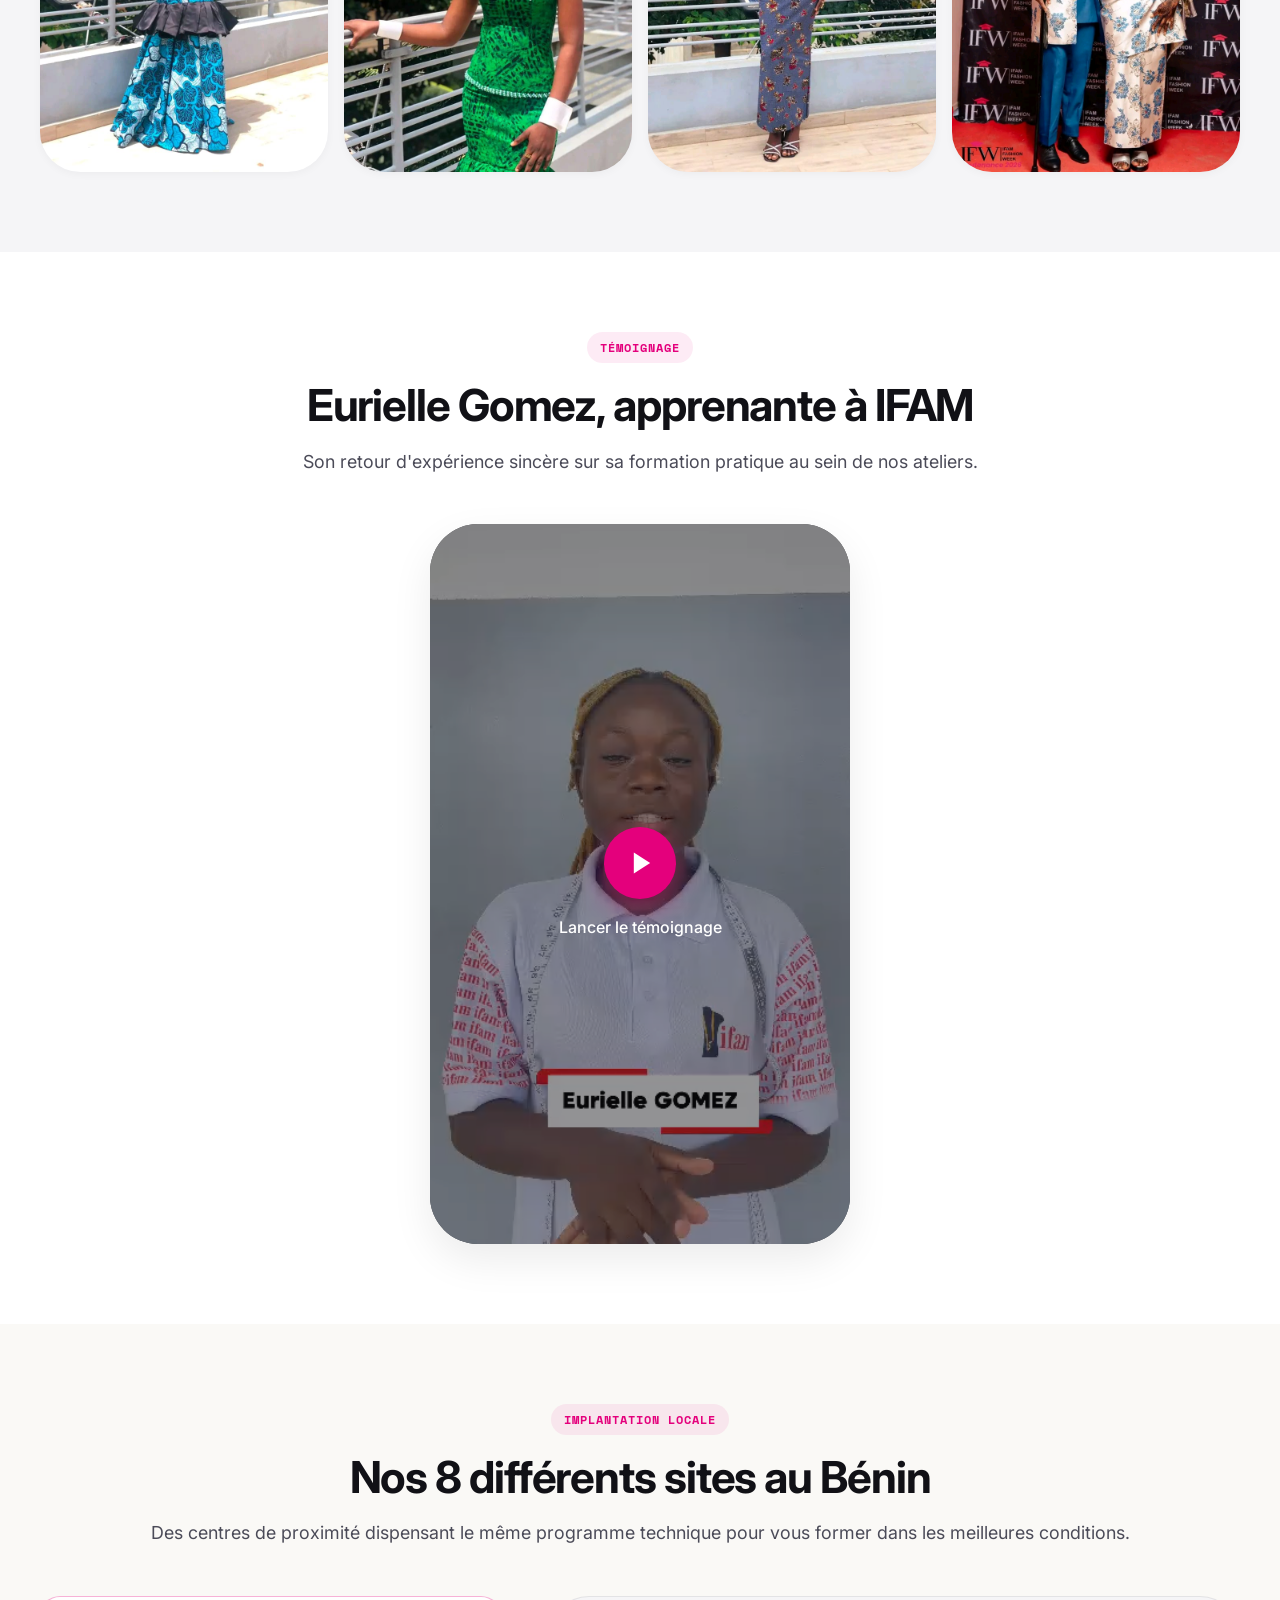
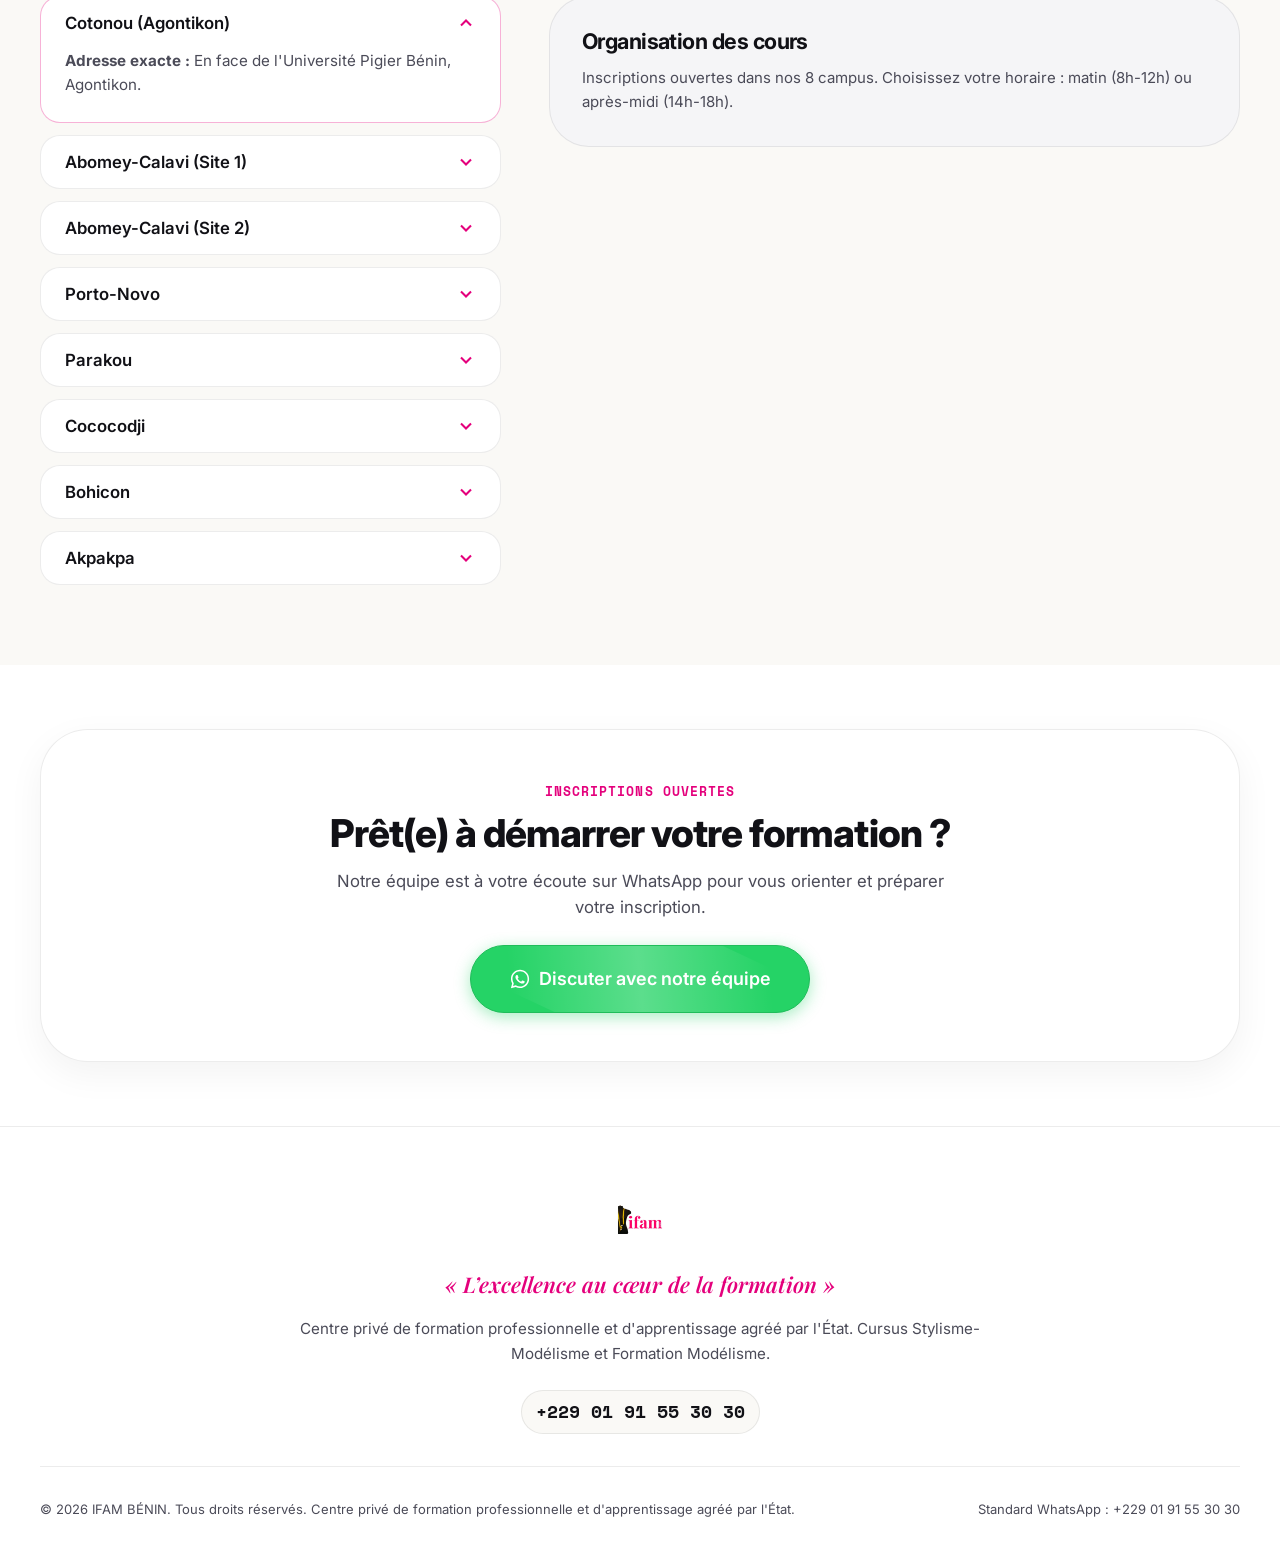
==== commit 43a7e444: "refactor: unify hero title font, set Diplome/Reconnu par l'Etat, update to Nos 8 differents sites, u" ====
--- a/index.html
+++ b/index.html
@@ -73,10 +73,10 @@
       text-wrap: balance;
     }
 
-    .portal-grand-title .serif-italic {
-      font-family: var(--font-serif);
-      font-style: italic;
-      font-weight: 600;
+    .portal-grand-title .title-accent {
+      font-family: inherit;
+      font-style: normal;
+      font-weight: 800;
       color: var(--ifam-fuchsia);
       display: block;
       margin-top: 0.35rem;
@@ -314,7 +314,7 @@
     <a href="#formations" class="mobile-nav-link">Nos 2 Formations</a>
     <a href="#ateliers" class="mobile-nav-link">Les Ateliers en Pratique</a>
     <a href="#realisations" class="mobile-nav-link">Réalisations des Élèves</a>
-    <a href="#centres" class="mobile-nav-link">Nos 8 Campus au Bénin</a>
+    <a href="#centres" class="mobile-nav-link">Nos 8 sites au Bénin</a>
     <a href="https://wa.me/2290191553030?text=Bonjour%20IFAM%20B%C3%89NIN%2C%20je%20souhaite%20des%20renseignements%20sur%20les%20inscriptions." 
        class="btn btn-whatsapp" style="margin-top: var(--space-3);" target="_blank" rel="noopener noreferrer">
       <span class="btn-text">Échanger sur WhatsApp</span>
@@ -326,16 +326,16 @@
        ========================================================================= -->
   <main class="portal-hero-grand">
     <div class="container portal-hero-grand-content">
-      <!-- Grand Titre épuré sans le mot "mode" -->
+      <!-- Grand Titre épuré avec la même police et accents couleur -->
       <h1 class="portal-grand-title">
         L’excellence au cœur
-        <span class="serif-italic">de la formation</span>
+        <span class="title-accent">de la formation</span>
       </h1>
 
       <!-- Message d'accueil et orientation statutaire sans durée et compact sur téléphone -->
       <p class="portal-grand-desc">
         Bienvenue au <strong>Centre privé de formation professionnelle et d'apprentissage IFAM BÉNIN</strong>.<br>
-        Choisissez votre filière d'excellence : <strong>Stylisme-Modélisme &amp; Haute Couture</strong> ou <strong>Modélisme</strong>.
+        Choisissez votre filière d'excellence : <strong>Stylisme-Modélisme</strong> ou <strong>Modélisme</strong>.
       </p>
 
       <div class="portal-hero-actions">
@@ -364,8 +364,8 @@
           <div class="stat-counter-label">Campus au Bénin</div>
         </div>
         <div class="stat-counter-box">
-          <div class="stat-counter-value" style="color: var(--ifam-fuchsia);">État</div>
-          <div class="stat-counter-label">Diplôme Reconnu</div>
+          <div class="stat-counter-value" style="color: var(--ifam-fuchsia); font-size: clamp(1.7rem, 3vw, 2.3rem);">Diplôme</div>
+          <div class="stat-counter-label">Reconnu par l'État</div>
         </div>
         <div class="stat-counter-box">
           <div class="stat-counter-value" style="font-size: clamp(1.7rem, 3vw, 2.3rem);">Cours</div>
@@ -599,7 +599,7 @@
     <div class="container">
       <div class="section-header">
         <span class="section-tag">Implantation Locale</span>
-        <h2 class="section-title">Nos 8 campus au Bénin</h2>
+        <h2 class="section-title">Nos 8 différents sites au Bénin</h2>
         <p class="section-desc">Des centres de proximité dispensant le même programme technique pour vous former dans les meilleures conditions.</p>
       </div>
 
@@ -696,13 +696,9 @@
 
         <div class="campus-sidebar">
           <h3 class="campus-sidebar-title">Organisation des cours</h3>
-          <p style="font-size: 0.9375rem; color: var(--ifam-texte-secondaire); line-height: 1.6; margin-bottom: var(--space-4);">
+          <p style="font-size: 0.9375rem; color: var(--ifam-texte-secondaire); line-height: 1.6; margin-bottom: 0;">
             Inscriptions ouvertes dans nos 8 campus. Choisissez votre horaire : matin (8h-12h) ou après-midi (14h-18h).
           </p>
-          <a href="https://wa.me/2290191553030?text=Bonjour%20IFAM%20B%C3%89NIN%2C%20je%20souhaite%20connaitre%20les%20disponibilit%C3%A9s%20pour%20le%20campus%20le%20plus%20proche%20de%20chez%20moi." 
-             class="btn btn-whatsapp" style="width: 100%;" target="_blank" rel="noopener noreferrer">
-            <span class="btn-text">Vérifier mon campus sur WhatsApp</span>
-          </a>
         </div>
       </div>
     </div>
@@ -718,17 +714,17 @@
           <span class="cta-banner-badge">Inscriptions Ouvertes</span>
           <h2 class="cta-banner-title">Prêt(e) à démarrer votre formation ?</h2>
           <p class="cta-banner-desc">
-            Nos secrétaires sont à votre écoute sur WhatsApp pour vous orienter et préparer votre inscription.
+            Notre équipe est à votre écoute sur WhatsApp pour vous orienter et préparer votre inscription.
           </p>
           <div style="display: flex; gap: var(--space-4); justify-content: center; flex-wrap: wrap;">
             <a href="https://wa.me/2290191553030?text=Bonjour%20IFAM%20B%C3%89NIN%2C%20je%20souhaite%20des%20renseignements%20pour%20m%27inscrire%20en%20formation." 
                class="btn btn-whatsapp btn-xl btn-whatsapp-pulse" 
                target="_blank" 
                rel="noopener noreferrer" 
-               aria-label="Contacter le Secrétariat IFAM BÉNIN sur WhatsApp">
+               aria-label="Contacter IFAM BÉNIN sur WhatsApp">
               <span class="btn-text">
                 <svg viewBox="0 0 24 24" style="width:22px;height:22px;fill:currentColor;" aria-hidden="true"><path d="M12.04 2C6.58 2 2.13 6.45 2.13 11.91C2.13 13.66 2.59 15.36 3.45 16.86L2.05 22L7.3 20.62C8.75 21.41 10.38 21.83 12.04 21.83C17.5 21.83 21.95 17.38 21.95 11.92C21.95 6.46 17.5 2 12.04 2M12.04 20.15C10.56 20.15 9.11 19.76 7.85 19.01L7.55 18.83L4.43 19.65L5.26 16.61L5.06 16.29C4.24 14.99 3.8 13.47 3.8 11.91C3.8 7.37 7.5 3.67 12.04 3.67C16.58 3.67 20.28 7.37 20.28 11.92C20.28 16.46 16.58 20.15 12.04 20.15M16.56 14.39C16.31 14.27 15.09 13.67 14.86 13.58C14.63 13.5 14.47 13.46 14.3 13.7C14.14 13.95 13.67 14.5 13.53 14.66C13.38 14.83 13.24 14.85 12.99 14.73C12.74 14.6 11.94 14.34 11 13.5C10.26 12.84 9.77 12.03 9.62 11.78C9.48 11.53 9.61 11.4 9.73 11.28C9.84 11.17 9.98 10.99 10.1 10.85C10.22 10.71 10.27 10.6 10.35 10.44C10.43 10.27 10.39 10.13 10.33 10.01C10.27 9.88 9.77 8.67 9.57 8.16C9.37 7.68 9.16 7.74 9.01 7.74C8.87 7.73 8.7 7.73 8.54 7.73C8.38 7.73 8.11 7.79 7.89 8.03C7.66 8.27 7.03 8.86 7.03 10.06C7.03 11.27 7.91 12.43 8.03 12.59C8.16 12.76 9.77 15.24 12.24 16.31C12.83 16.56 13.28 16.71 13.64 16.83C14.23 17.02 14.77 16.99 15.2 16.93C15.68 16.86 16.68 16.32 16.89 15.74C17.09 15.15 17.09 14.65 17.03 14.54C16.97 14.44 16.81 14.39 16.56 14.27Z"/></svg>
-                <span>Discuter avec une secrétaire sur WhatsApp</span>
+                <span>Discuter avec notre équipe</span>
               </span>
             </a>
           </div>
@@ -741,12 +737,12 @@
        08. BOUTON FLOTTANT WHATSAPP
        ========================================================================= -->
   <aside class="whatsapp-float-container" aria-label="Contact direct WhatsApp">
-    <div class="whatsapp-float-tooltip">Discuter avec une secrétaire</div>
+    <div class="whatsapp-float-tooltip">Discuter avec notre équipe</div>
     <a href="https://wa.me/2290191553030?text=Bonjour%20IFAM%20B%C3%89NIN%2C%20je%20souhaite%20des%20informations%20sur%20les%20inscriptions." 
        class="whatsapp-float-btn" 
        target="_blank" 
        rel="noopener noreferrer" 
-       aria-label="Contacter une secrétaire IFAM BÉNIN directement sur WhatsApp">
+       aria-label="Contacter IFAM BÉNIN directement sur WhatsApp">
       <svg viewBox="0 0 24 24" aria-hidden="true">
         <path d="M12.04 2C6.58 2 2.13 6.45 2.13 11.91C2.13 13.66 2.59 15.36 3.45 16.86L2.05 22L7.3 20.62C8.75 21.41 10.38 21.83 12.04 21.83C17.5 21.83 21.95 17.38 21.95 11.92C21.95 6.46 17.5 2 12.04 2M12.05 3.67C16.58 3.67 20.28 7.37 20.28 11.92C20.28 16.46 16.58 20.17 12.04 20.17C10.53 20.17 9.07 19.76 7.8 19L7.49 18.82L4.38 19.64L5.21 16.61L5.02 16.3C4.19 14.98 3.75 13.46 3.75 11.91C3.75 7.37 7.46 3.67 12.05 3.67Z"/>
       </svg>
@@ -764,15 +760,10 @@
         </div>
         <div class="footer-slogan">« L’excellence au cœur de la formation »</div>
         <p class="footer-desc">
-          Centre privé de formation professionnelle et d'apprentissage agréé par l'État. Cursus Stylisme-Modélisme (2 ans) et Formation Modélisme (1 an).
+          Centre privé de formation professionnelle et d'apprentissage agréé par l'État. Cursus Stylisme-Modélisme et Formation Modélisme.
         </p>
         <div class="footer-contact-actions">
           <div class="footer-phone-display">+229 01 91 55 30 30</div>
-          <a href="https://wa.me/2290191553030?text=Bonjour%20IFAM%20B%C3%89NIN%2C%20je%20souhaite%20des%20informations%20sur%20les%20inscriptions."
-             class="btn-whatsapp-pill" target="_blank" rel="noopener noreferrer" aria-label="Discuter avec une secrétaire sur WhatsApp">
-            <svg viewBox="0 0 24 24" aria-hidden="true"><path d="M12.04 2C6.58 2 2.13 6.45 2.13 11.91C2.13 13.66 2.59 15.36 3.45 16.86L2.05 22L7.3 20.62C8.75 21.41 10.38 21.83 12.04 21.83C17.5 21.83 21.95 17.38 21.95 11.92C21.95 6.46 17.5 2 12.04 2M12.04 20.15C10.56 20.15 9.11 19.76 7.85 19.01L7.55 18.83L4.43 19.65L5.26 16.61L5.06 16.29C4.24 14.99 3.8 13.47 3.8 11.91C3.8 7.37 7.5 3.67 12.04 3.67C16.58 3.67 20.28 7.37 20.28 11.92C20.28 16.46 16.58 20.15 12.04 20.15M16.56 14.39C16.31 14.27 15.09 13.67 14.86 13.58C14.63 13.5 14.47 13.46 14.3 13.7C14.14 13.95 13.67 14.5 13.53 14.66C13.38 14.83 13.24 14.85 12.99 14.73C12.74 14.6 11.94 14.34 11 13.5C10.26 12.84 9.77 12.03 9.62 11.78C9.48 11.53 9.61 11.4 9.73 11.28C9.84 11.17 9.98 10.99 10.1 10.85C10.22 10.71 10.27 10.6 10.35 10.44C10.43 10.27 10.39 10.13 10.33 10.01C10.27 9.88 9.77 8.67 9.57 8.16C9.37 7.68 9.16 7.74 9.01 7.74C8.87 7.73 8.7 7.73 8.54 7.73C8.38 7.73 8.11 7.79 7.89 8.03C7.66 8.27 7.03 8.86 7.03 10.06C7.03 11.27 7.91 12.43 8.03 12.59C8.16 12.76 9.77 15.24 12.24 16.31C12.83 16.56 13.28 16.71 13.64 16.83C14.23 17.02 14.77 16.99 15.2 16.93C15.68 16.86 16.68 16.32 16.89 15.74C17.09 15.15 17.09 14.65 17.03 14.54C16.97 14.44 16.81 14.39 16.56 14.27Z"/></svg>
-            Discuter avec une secrétaire
-          </a>
         </div>
       </div>
 
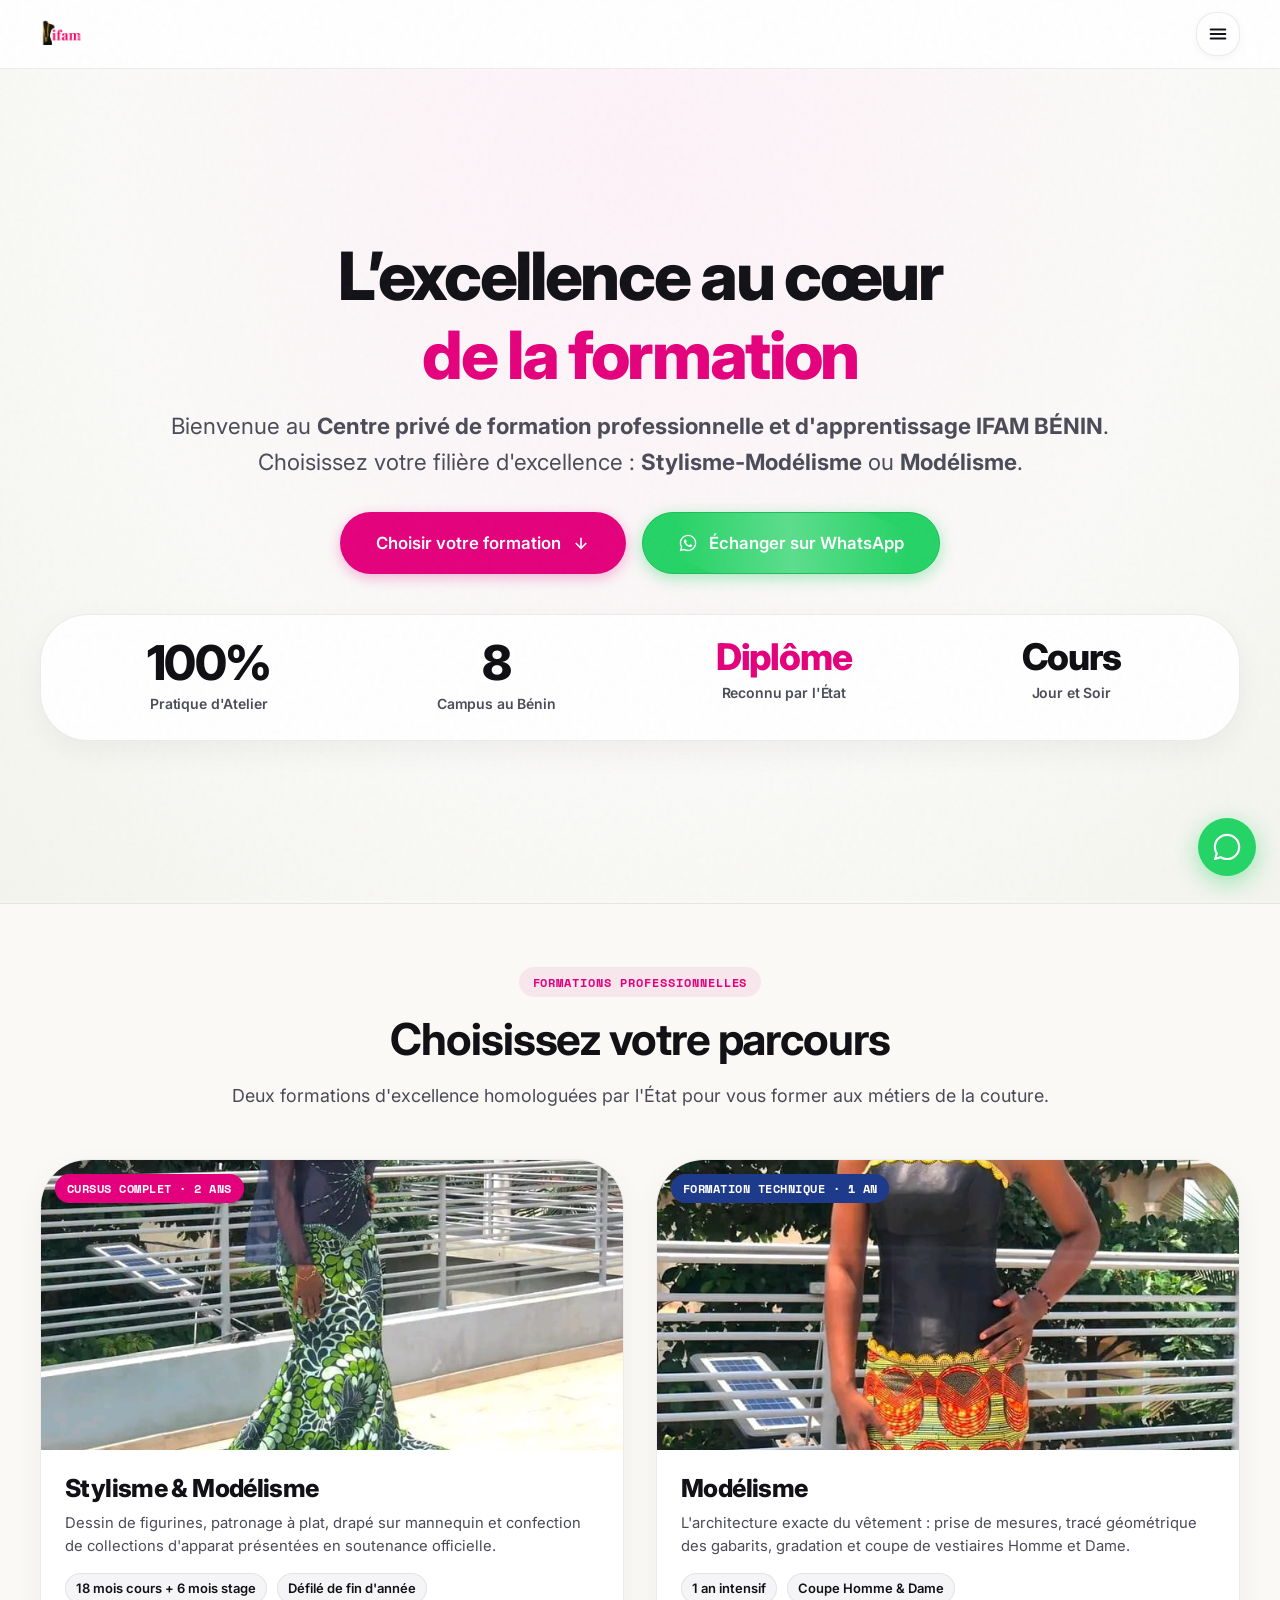
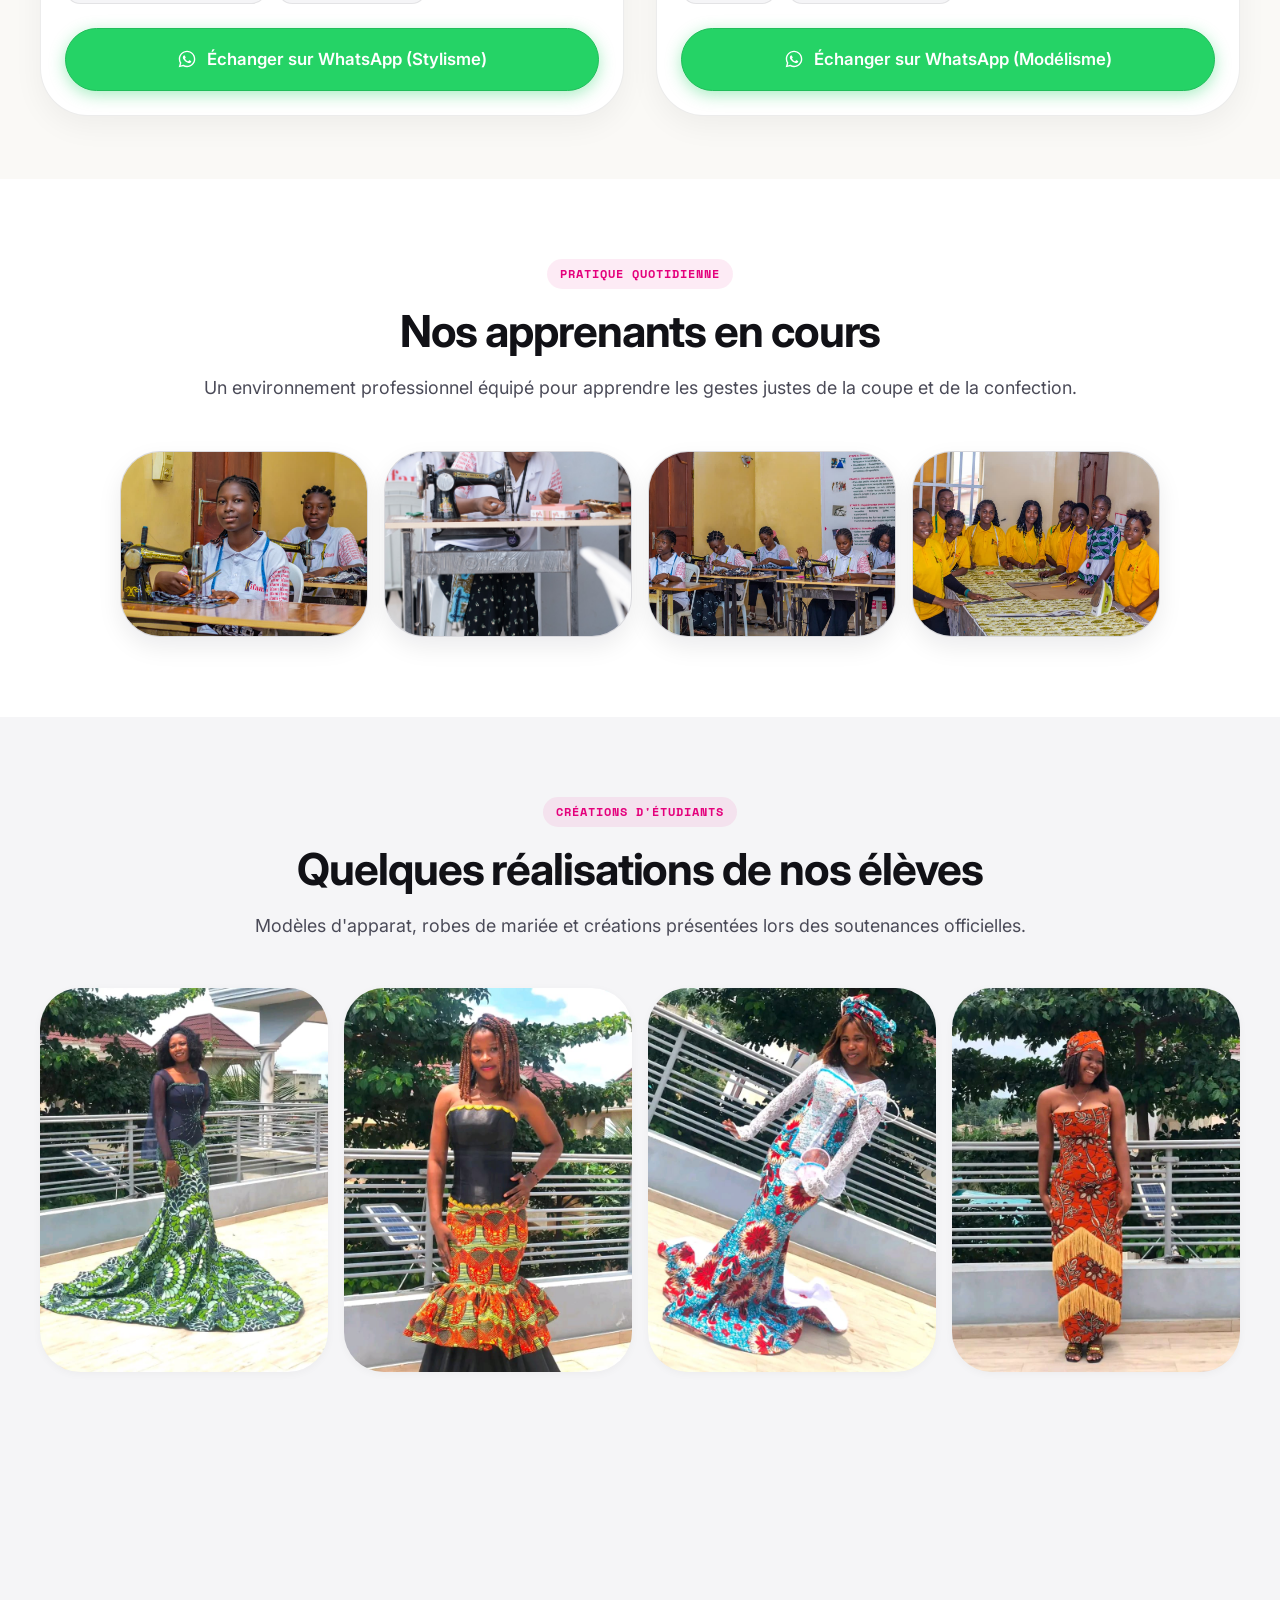
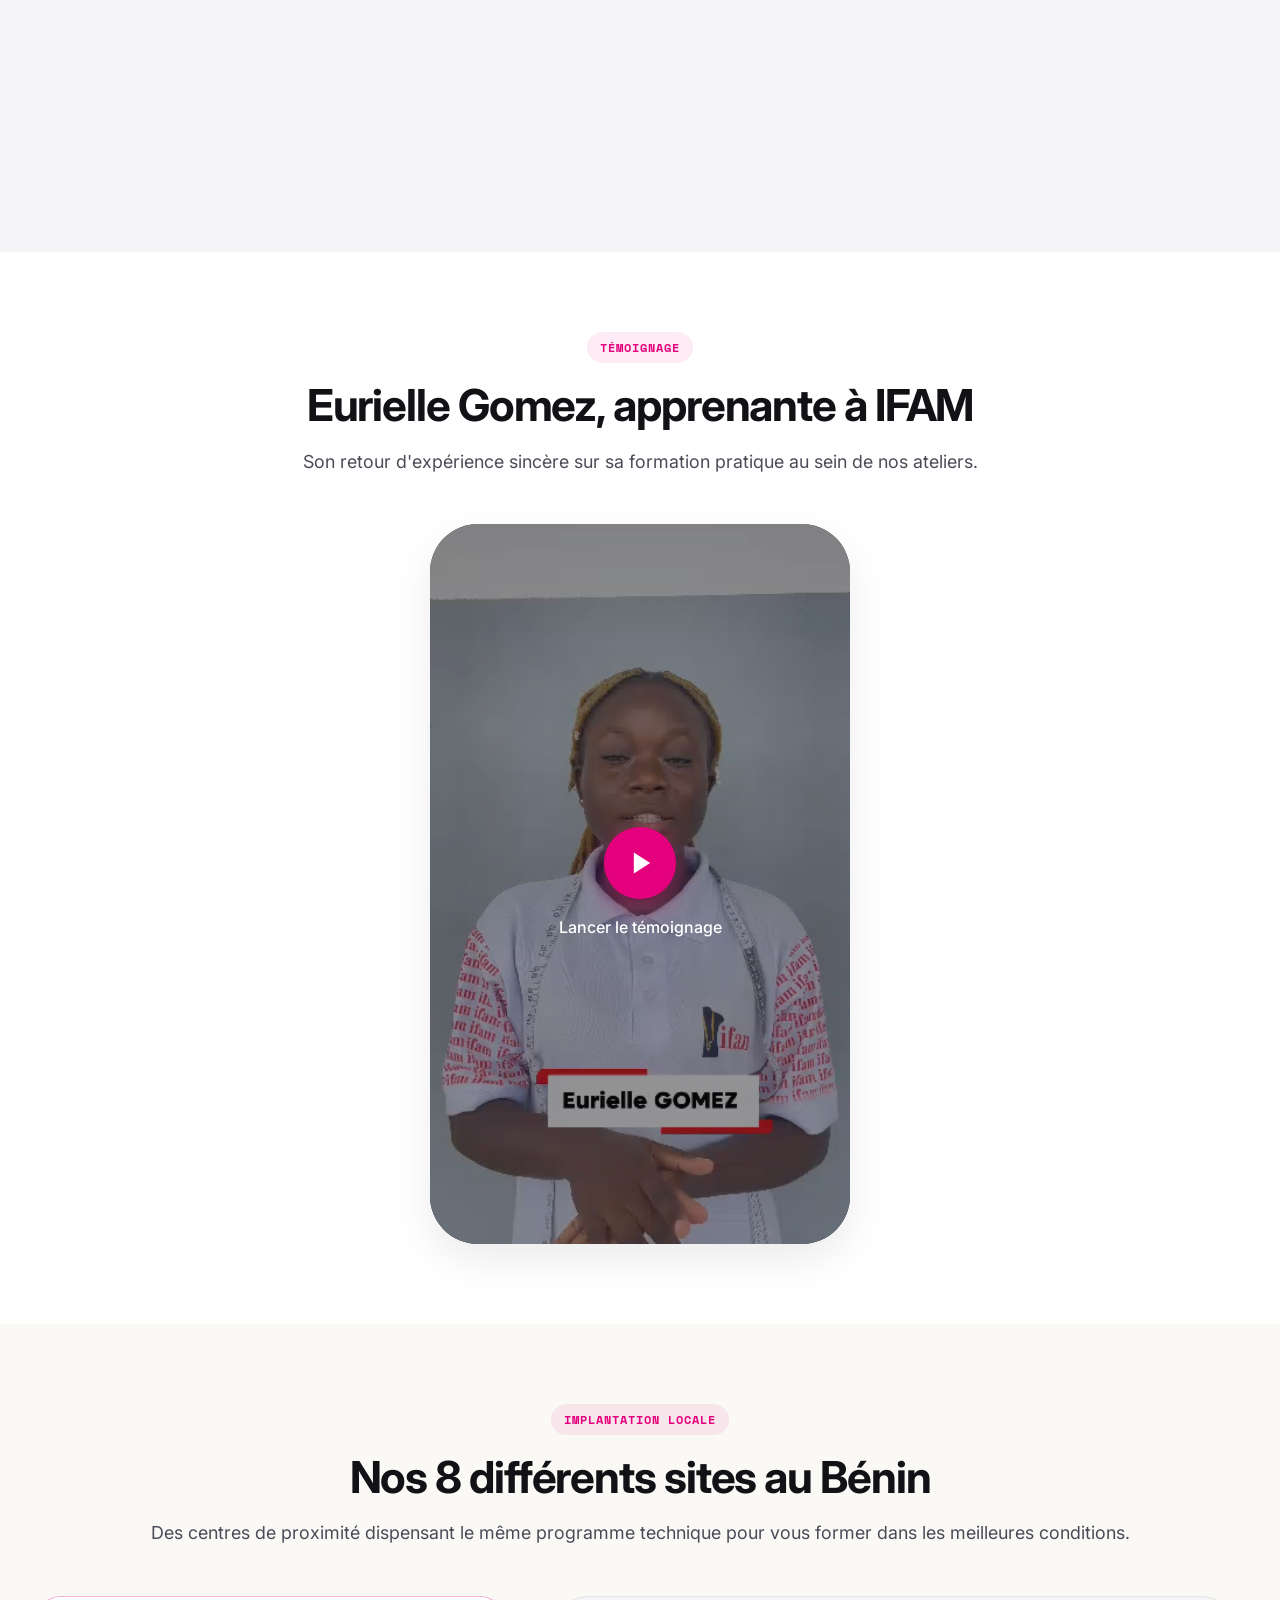
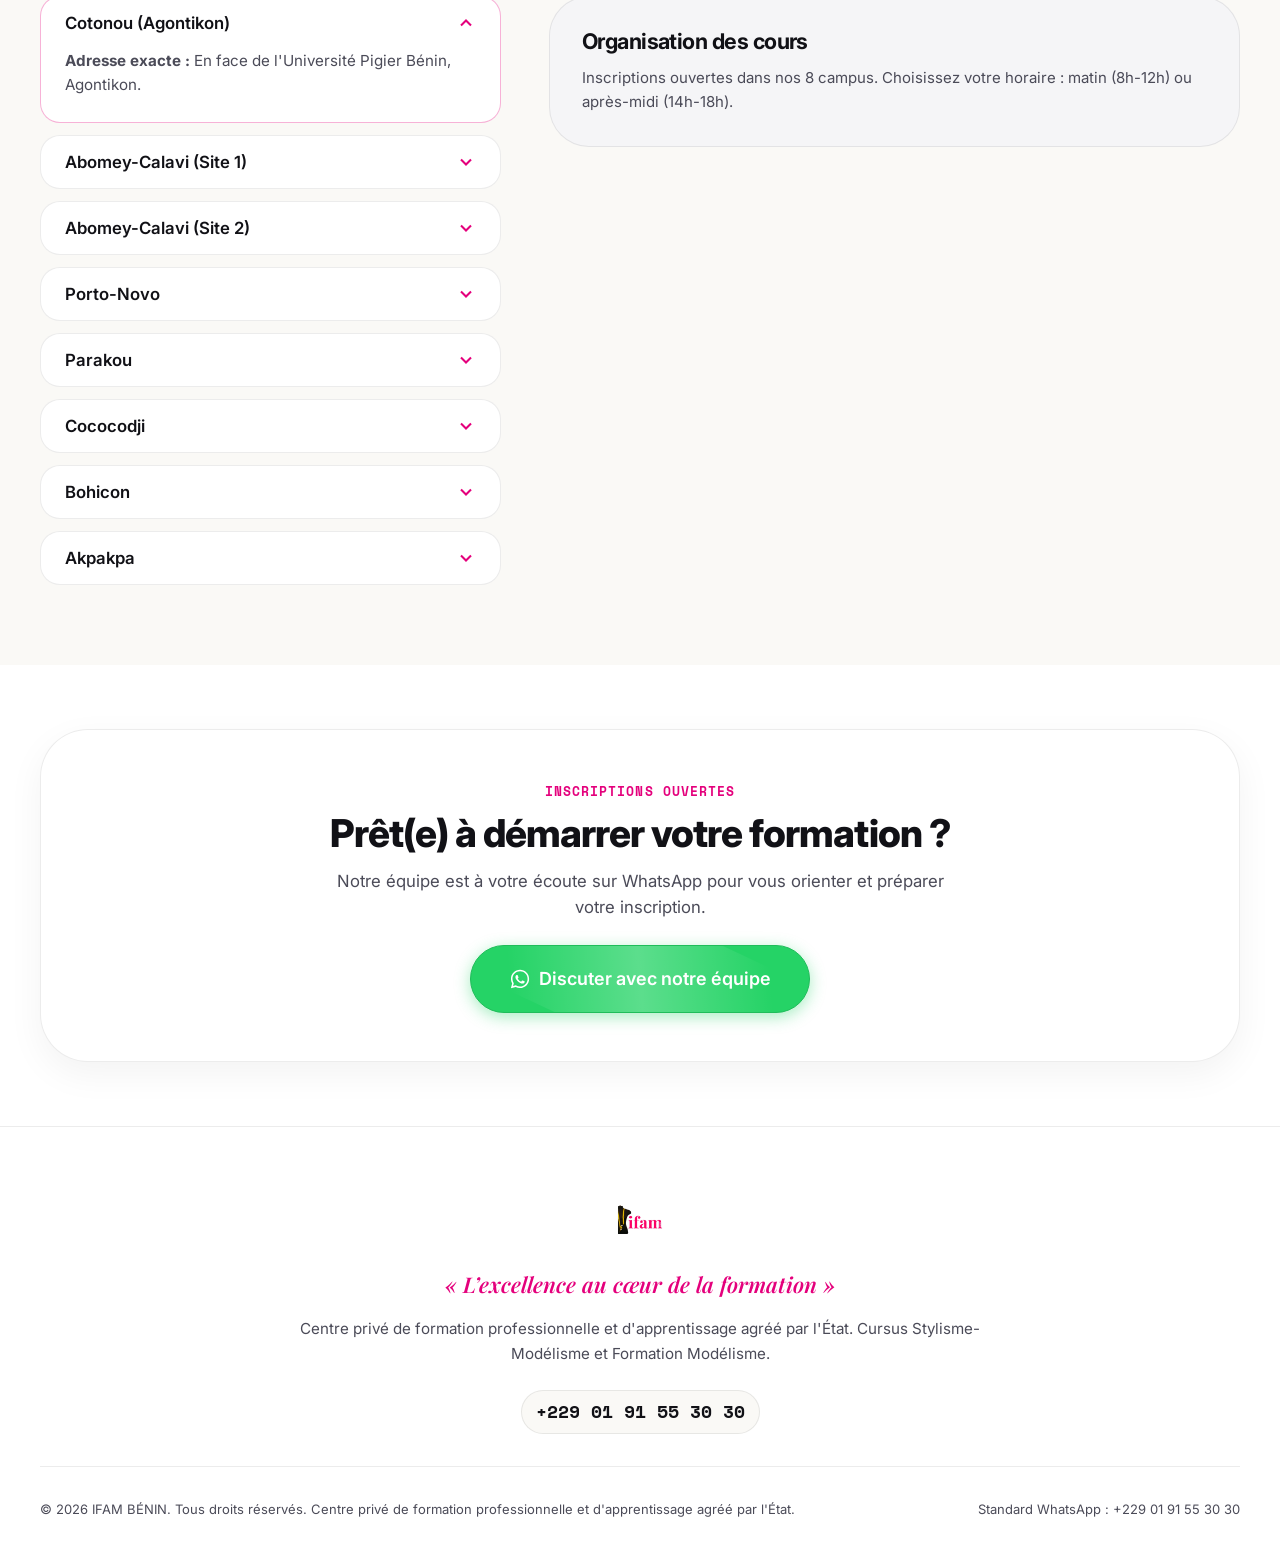
==== commit 5ad40942: "fix(copy): change 'Nos apprenants en atelier' to 'Nos apprenants en cours'" ====
--- a/index.html
+++ b/index.html
@@ -451,7 +451,7 @@
     <div class="container">
       <div class="section-header">
         <span class="section-tag">Pratique Quotidienne</span>
-        <h2 class="section-title">Nos apprenants en atelier</h2>
+        <h2 class="section-title">Nos apprenants en cours</h2>
         <p class="section-desc">Un environnement professionnel équipé pour apprendre les gestes justes de la coupe et de la confection.</p>
       </div>
 
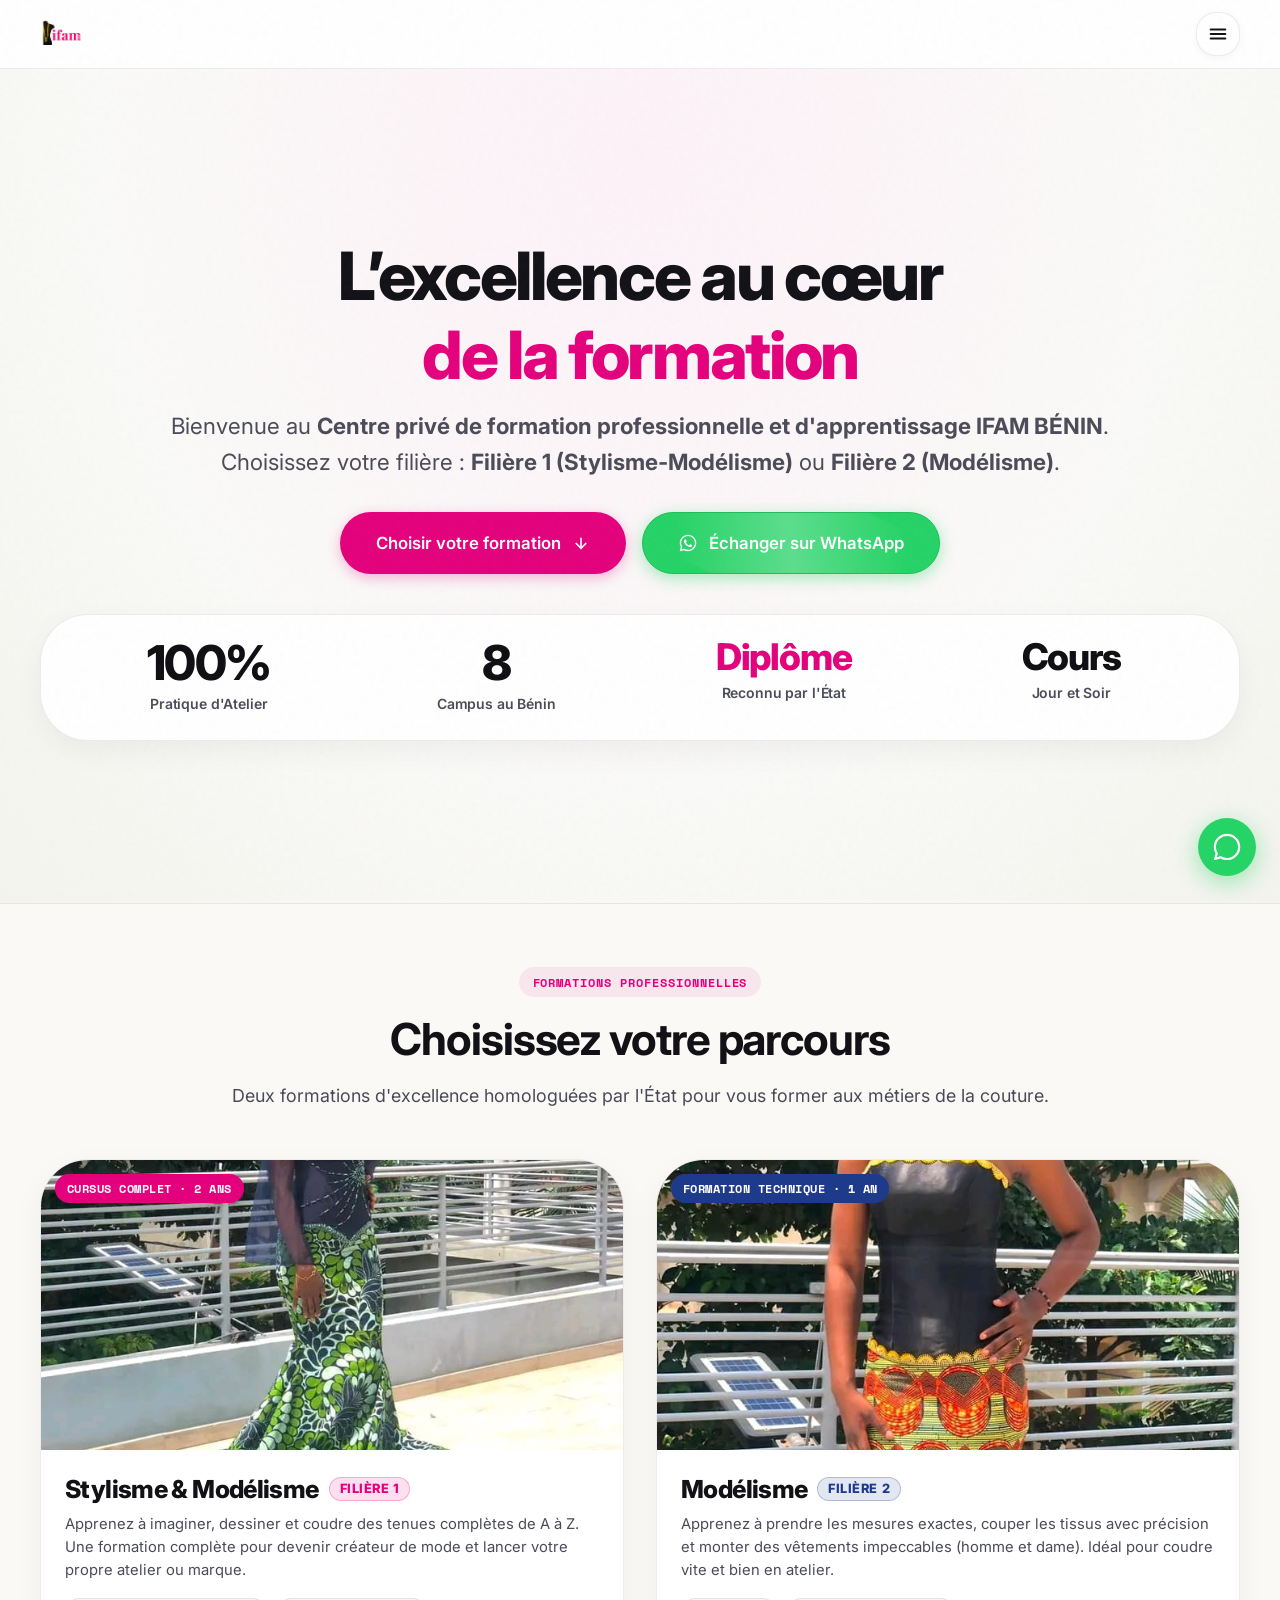
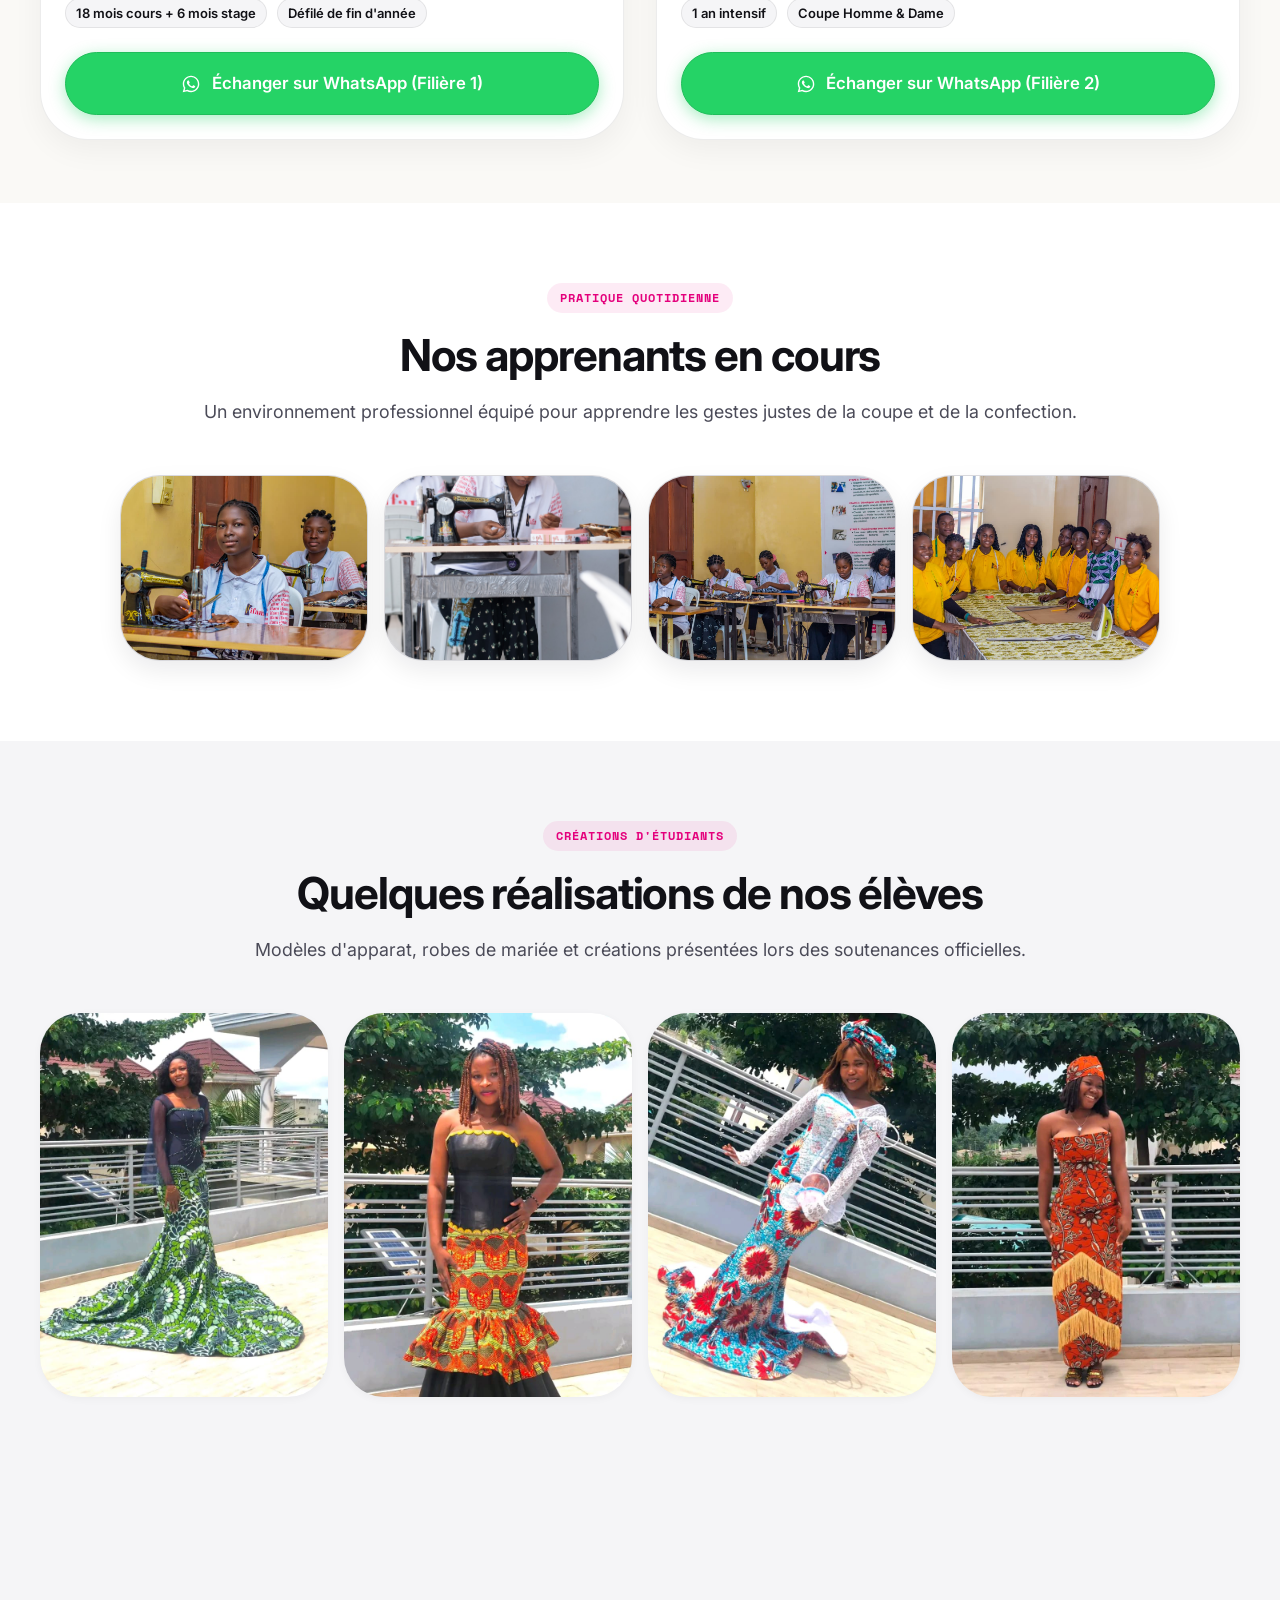
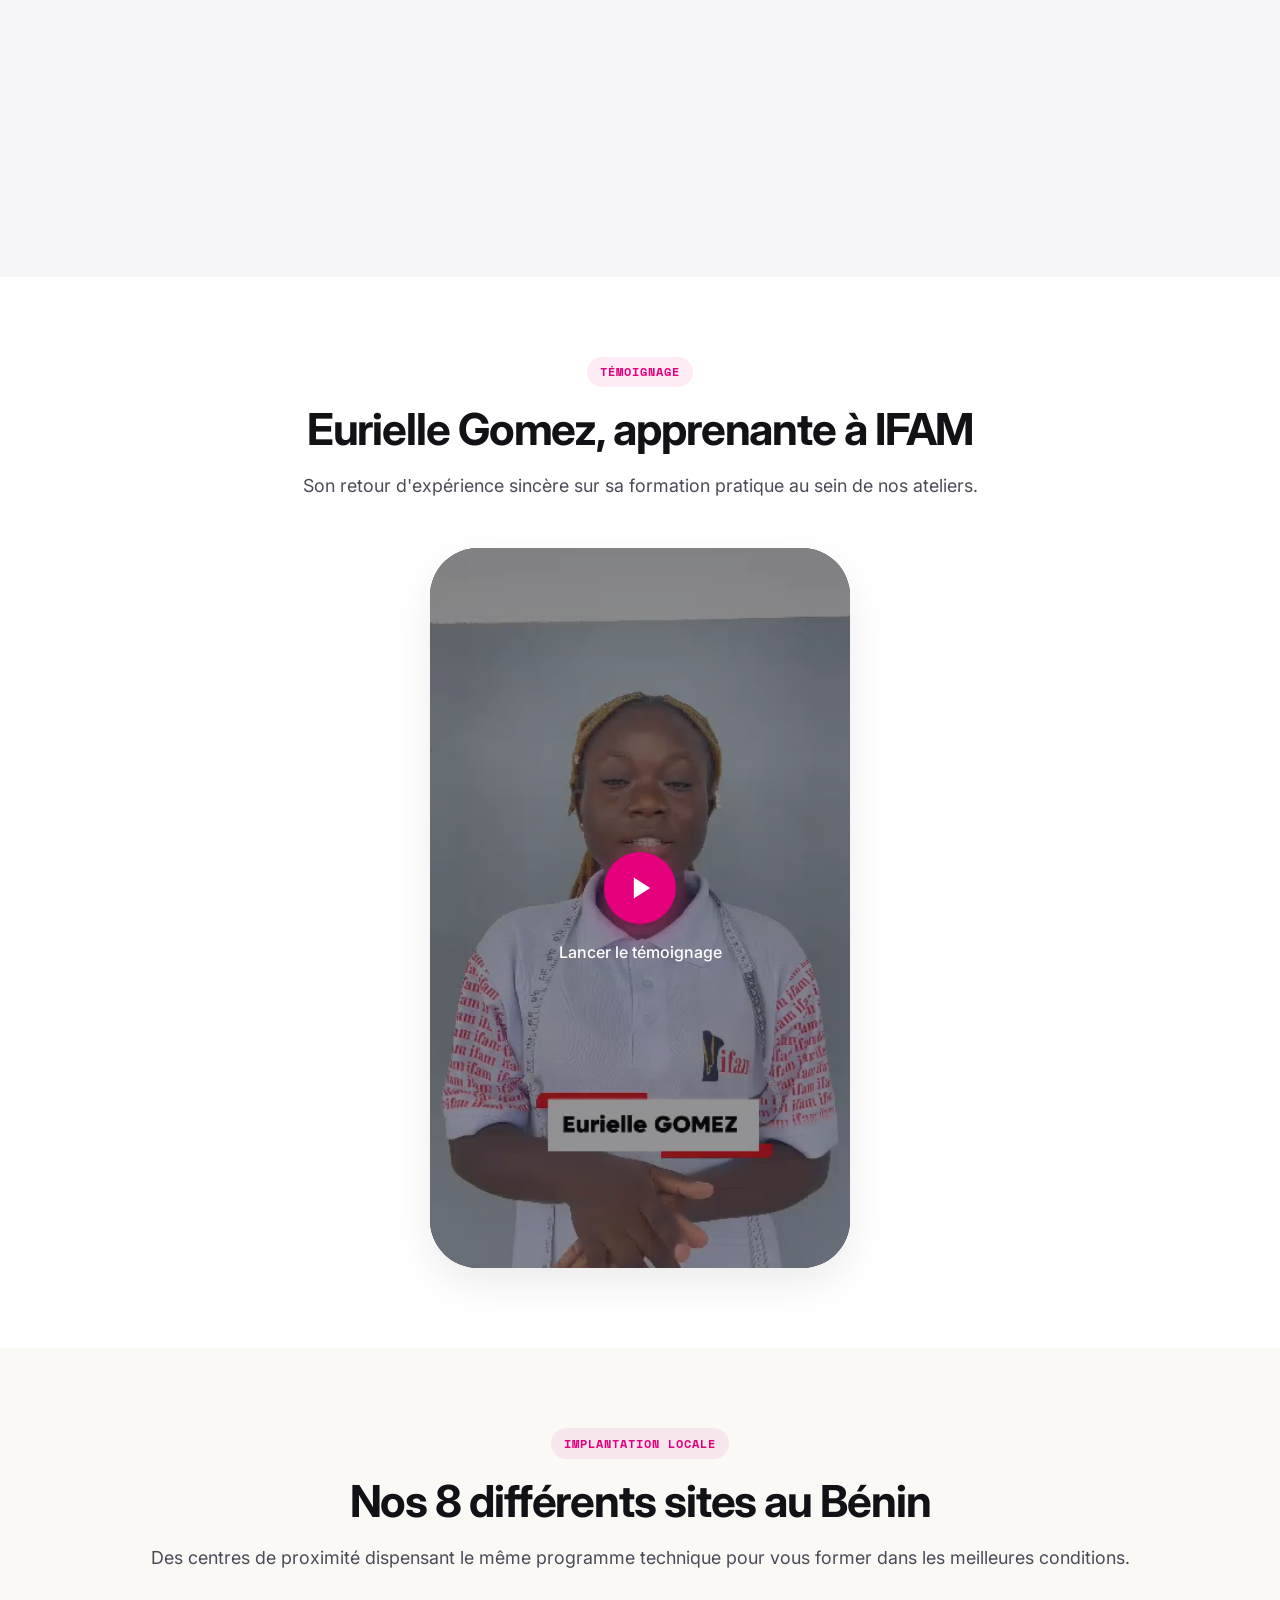
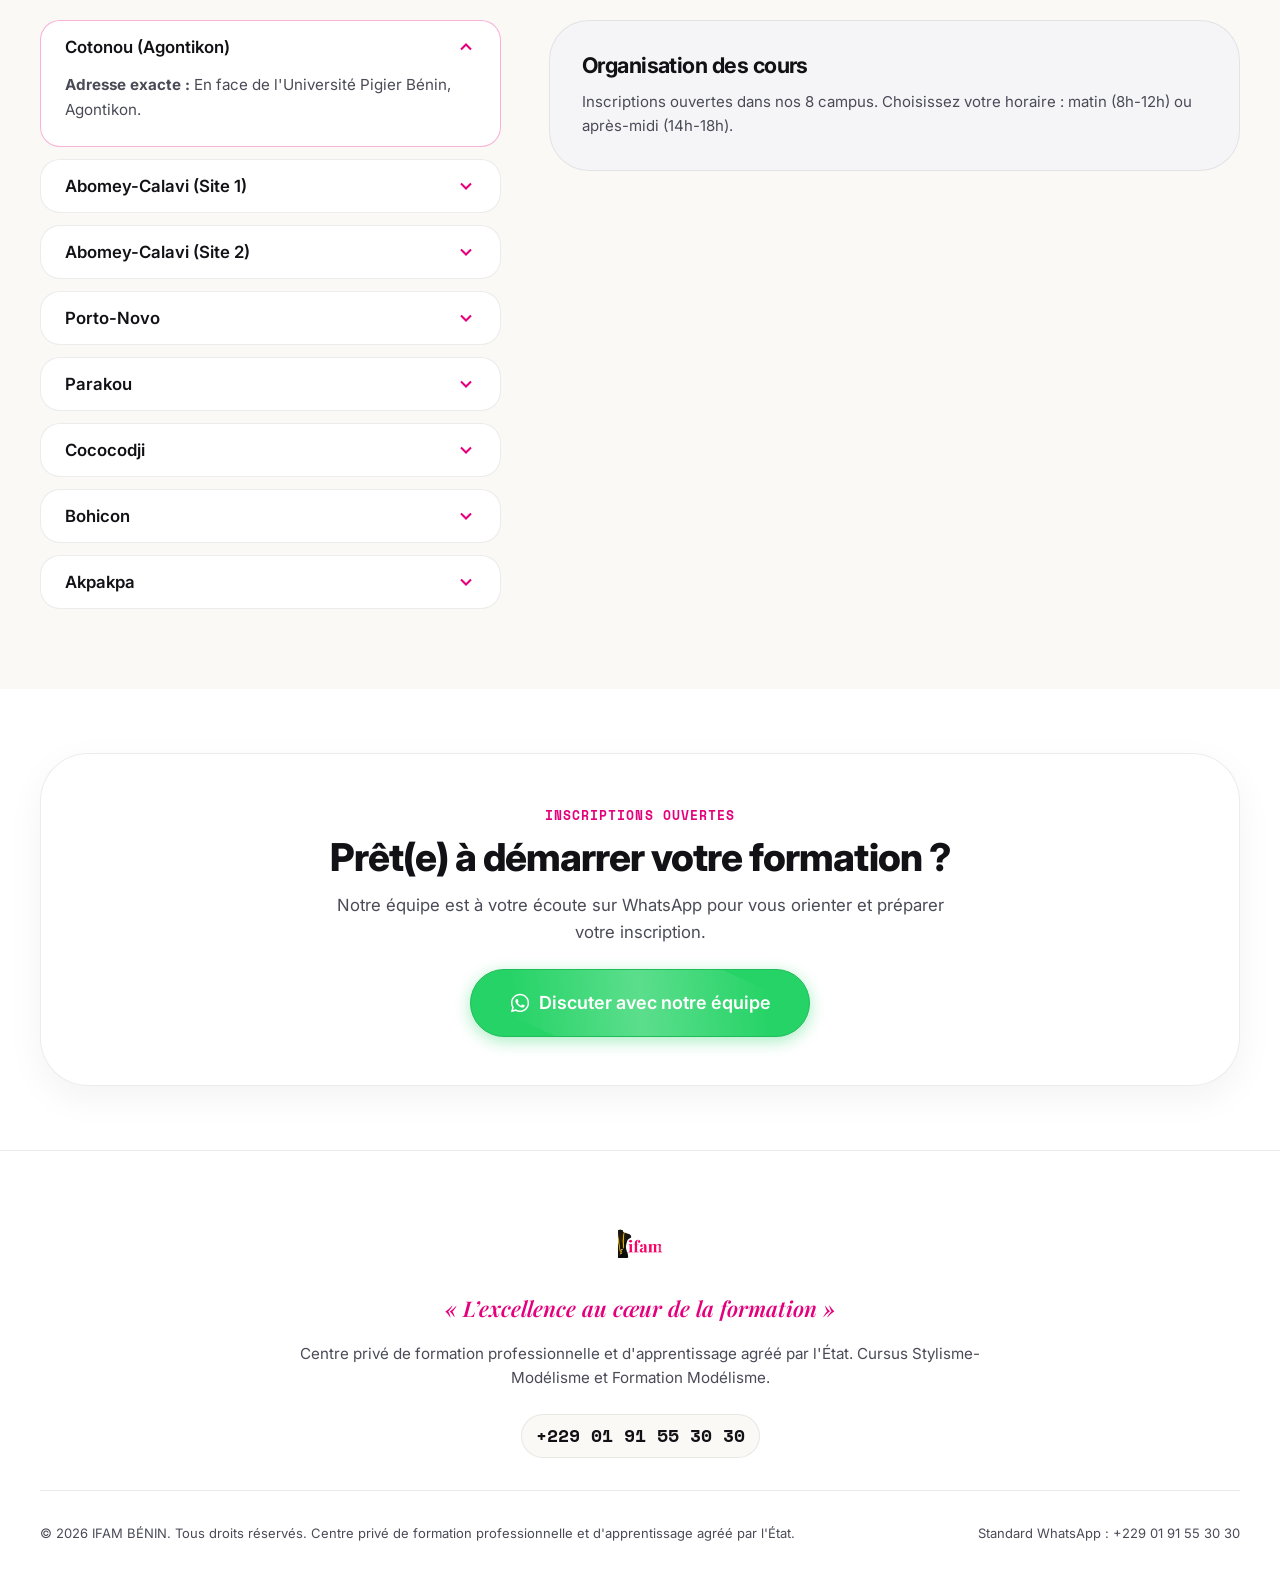
==== commit 32b5b448: "feat(cursus): add Filiere 1 and Filiere 2 badges, simplify descriptions to be accessible and engagin" ====
--- a/index.html
+++ b/index.html
@@ -250,7 +250,35 @@
       font-weight: 800;
       color: var(--ifam-texte-principal);
       margin-bottom: var(--space-2);
-      line-height: 1.2;
+      line-height: 1.25;
+      display: flex;
+      align-items: center;
+      flex-wrap: wrap;
+      gap: 10px;
+    }
+
+    .cursus-filiere-tag {
+      display: inline-flex;
+      align-items: center;
+      font-size: 0.8rem;
+      font-weight: 800;
+      letter-spacing: 0.04em;
+      text-transform: uppercase;
+      padding: 3px 10px;
+      border-radius: var(--radius-full);
+      white-space: nowrap;
+    }
+
+    .tag-filiere-1 {
+      background: rgba(228, 0, 124, 0.12);
+      color: var(--ifam-fuchsia);
+      border: 1px solid rgba(228, 0, 124, 0.25);
+    }
+
+    .tag-filiere-2 {
+      background: rgba(30, 58, 138, 0.12);
+      color: #1E3A8A;
+      border: 1px solid rgba(30, 58, 138, 0.25);
     }
 
     .cursus-card-desc {
@@ -335,7 +363,7 @@
       <!-- Message d'accueil et orientation statutaire sans durée et compact sur téléphone -->
       <p class="portal-grand-desc">
         Bienvenue au <strong>Centre privé de formation professionnelle et d'apprentissage IFAM BÉNIN</strong>.<br>
-        Choisissez votre filière d'excellence : <strong>Stylisme-Modélisme</strong> ou <strong>Modélisme</strong>.
+        Choisissez votre filière : <strong>Filière 1 (Stylisme-Modélisme)</strong> ou <strong>Filière 2 (Modélisme)</strong>.
       </p>
 
       <div class="portal-hero-actions">
@@ -395,9 +423,12 @@
           </div>
           <div class="cursus-card-body">
             <div>
-              <h3 class="cursus-card-title">Stylisme &amp; Modélisme</h3>
+              <h3 class="cursus-card-title">
+                <span>Stylisme &amp; Modélisme</span>
+                <span class="cursus-filiere-tag tag-filiere-1">Filière 1</span>
+              </h3>
               <p class="cursus-card-desc">
-                Dessin de figurines, patronage à plat, drapé sur mannequin et confection de collections d'apparat présentées en soutenance officielle.
+                Apprenez à imaginer, dessiner et coudre des tenues complètes de A à Z. Une formation complète pour devenir créateur de mode et lancer votre propre atelier ou marque.
               </p>
               <div class="cursus-card-meta">
                 <span>18 mois cours + 6 mois stage</span>
@@ -405,10 +436,10 @@
               </div>
             </div>
             <div style="margin-top: var(--space-2);">
-              <a href="https://wa.me/2290191553030?text=Bonjour%2C%20je%20souhaite%20des%20informations%20sur%20le%20cursus%20en%20Stylisme-Mod%C3%A9lisme%20(2%20ans)." 
+              <a href="https://wa.me/2290191553030?text=Bonjour%2C%20je%20souhaite%20des%20informations%20sur%20la%20Fili%C3%A8re%201%20en%20Stylisme-Mod%C3%A9lisme%20(2%20ans)." 
                  class="btn btn-whatsapp btn-lg" style="width: 100%; justify-content: center;" target="_blank" rel="noopener noreferrer">
                 <svg viewBox="0 0 24 24" style="width:20px;height:20px;fill:currentColor;" aria-hidden="true"><path d="M12.04 2C6.58 2 2.13 6.45 2.13 11.91C2.13 13.66 2.59 15.36 3.45 16.86L2.05 22L7.3 20.62C8.75 21.41 10.38 21.83 12.04 21.83C17.5 21.83 21.95 17.38 21.95 11.92C21.95 6.46 17.5 2 12.04 2M12.04 20.15C10.56 20.15 9.11 19.76 7.85 19.01L7.55 18.83L4.43 19.65L5.26 16.61L5.06 16.29C4.24 14.99 3.8 13.47 3.8 11.91C3.8 7.37 7.5 3.67 12.04 3.67C16.58 3.67 20.28 7.37 20.28 11.92C20.28 16.46 16.58 20.15 12.04 20.15M16.56 14.39C16.31 14.27 15.09 13.67 14.86 13.58C14.63 13.5 14.47 13.46 14.3 13.7C14.14 13.95 13.67 14.5 13.53 14.66C13.38 14.83 13.24 14.85 12.99 14.73C12.74 14.6 11.94 14.34 11 13.5C10.26 12.84 9.77 12.03 9.62 11.78C9.48 11.53 9.61 11.4 9.73 11.28C9.84 11.17 9.98 10.99 10.1 10.85C10.22 10.71 10.27 10.6 10.35 10.44C10.43 10.27 10.39 10.13 10.33 10.01C10.27 9.88 9.77 8.67 9.57 8.16C9.37 7.68 9.16 7.74 9.01 7.74C8.87 7.73 8.7 7.73 8.54 7.73C8.38 7.73 8.11 7.79 7.89 8.03C7.66 8.27 7.03 8.86 7.03 10.06C7.03 11.27 7.91 12.43 8.03 12.59C8.16 12.76 9.77 15.24 12.24 16.31C12.83 16.56 13.28 16.71 13.64 16.83C14.23 17.02 14.77 16.99 15.2 16.93C15.68 16.86 16.68 16.32 16.89 15.74C17.09 15.15 17.09 14.65 17.03 14.54C16.97 14.44 16.81 14.39 16.56 14.27Z"/></svg>
-                <span class="btn-text">Échanger sur WhatsApp (Stylisme)</span>
+                <span class="btn-text">Échanger sur WhatsApp (Filière 1)</span>
               </a>
             </div>
           </div>
@@ -422,9 +453,12 @@
           </div>
           <div class="cursus-card-body">
             <div>
-              <h3 class="cursus-card-title">Modélisme</h3>
+              <h3 class="cursus-card-title">
+                <span>Modélisme</span>
+                <span class="cursus-filiere-tag tag-filiere-2">Filière 2</span>
+              </h3>
               <p class="cursus-card-desc">
-                L'architecture exacte du vêtement : prise de mesures, tracé géométrique des gabarits, gradation et coupe de vestiaires Homme et Dame.
+                Apprenez à prendre les mesures exactes, couper les tissus avec précision et monter des vêtements impeccables (homme et dame). Idéal pour coudre vite et bien en atelier.
               </p>
               <div class="cursus-card-meta">
                 <span>1 an intensif</span>
@@ -432,10 +466,10 @@
               </div>
             </div>
             <div style="margin-top: var(--space-2);">
-              <a href="https://wa.me/2290191553030?text=Bonjour%2C%20je%20souhaite%20des%20informations%20sur%20la%20formation%20en%20Mod%C3%A9lisme%20(1%20an)." 
+              <a href="https://wa.me/2290191553030?text=Bonjour%2C%20je%20souhaite%20des%20informations%20sur%20la%20Fili%C3%A8re%202%20en%20Mod%C3%A9lisme%20(1%20an)." 
                  class="btn btn-whatsapp btn-lg" style="width: 100%; justify-content: center;" target="_blank" rel="noopener noreferrer">
                 <svg viewBox="0 0 24 24" style="width:20px;height:20px;fill:currentColor;" aria-hidden="true"><path d="M12.04 2C6.58 2 2.13 6.45 2.13 11.91C2.13 13.66 2.59 15.36 3.45 16.86L2.05 22L7.3 20.62C8.75 21.41 10.38 21.83 12.04 21.83C17.5 21.83 21.95 17.38 21.95 11.92C21.95 6.46 17.5 2 12.04 2M12.04 20.15C10.56 20.15 9.11 19.76 7.85 19.01L7.55 18.83L4.43 19.65L5.26 16.61L5.06 16.29C4.24 14.99 3.8 13.47 3.8 11.91C3.8 7.37 7.5 3.67 12.04 3.67C16.58 3.67 20.28 7.37 20.28 11.92C20.28 16.46 16.58 20.15 12.04 20.15M16.56 14.39C16.31 14.27 15.09 13.67 14.86 13.58C14.63 13.5 14.47 13.46 14.3 13.7C14.14 13.95 13.67 14.5 13.53 14.66C13.38 14.83 13.24 14.85 12.99 14.73C12.74 14.6 11.94 14.34 11 13.5C10.26 12.84 9.77 12.03 9.62 11.78C9.48 11.53 9.61 11.4 9.73 11.28C9.84 11.17 9.98 10.99 10.1 10.85C10.22 10.71 10.27 10.6 10.35 10.44C10.43 10.27 10.39 10.13 10.33 10.01C10.27 9.88 9.77 8.67 9.57 8.16C9.37 7.68 9.16 7.74 9.01 7.74C8.87 7.73 8.7 7.73 8.54 7.73C8.38 7.73 8.11 7.79 7.89 8.03C7.66 8.27 7.03 8.86 7.03 10.06C7.03 11.27 7.91 12.43 8.03 12.59C8.16 12.76 9.77 15.24 12.24 16.31C12.83 16.56 13.28 16.71 13.64 16.83C14.23 17.02 14.77 16.99 15.2 16.93C15.68 16.86 16.68 16.32 16.89 15.74C17.09 15.15 17.09 14.65 17.03 14.54C16.97 14.44 16.81 14.39 16.56 14.27Z"/></svg>
-                <span class="btn-text">Échanger sur WhatsApp (Modélisme)</span>
+                <span class="btn-text">Échanger sur WhatsApp (Filière 2)</span>
               </a>
             </div>
           </div>
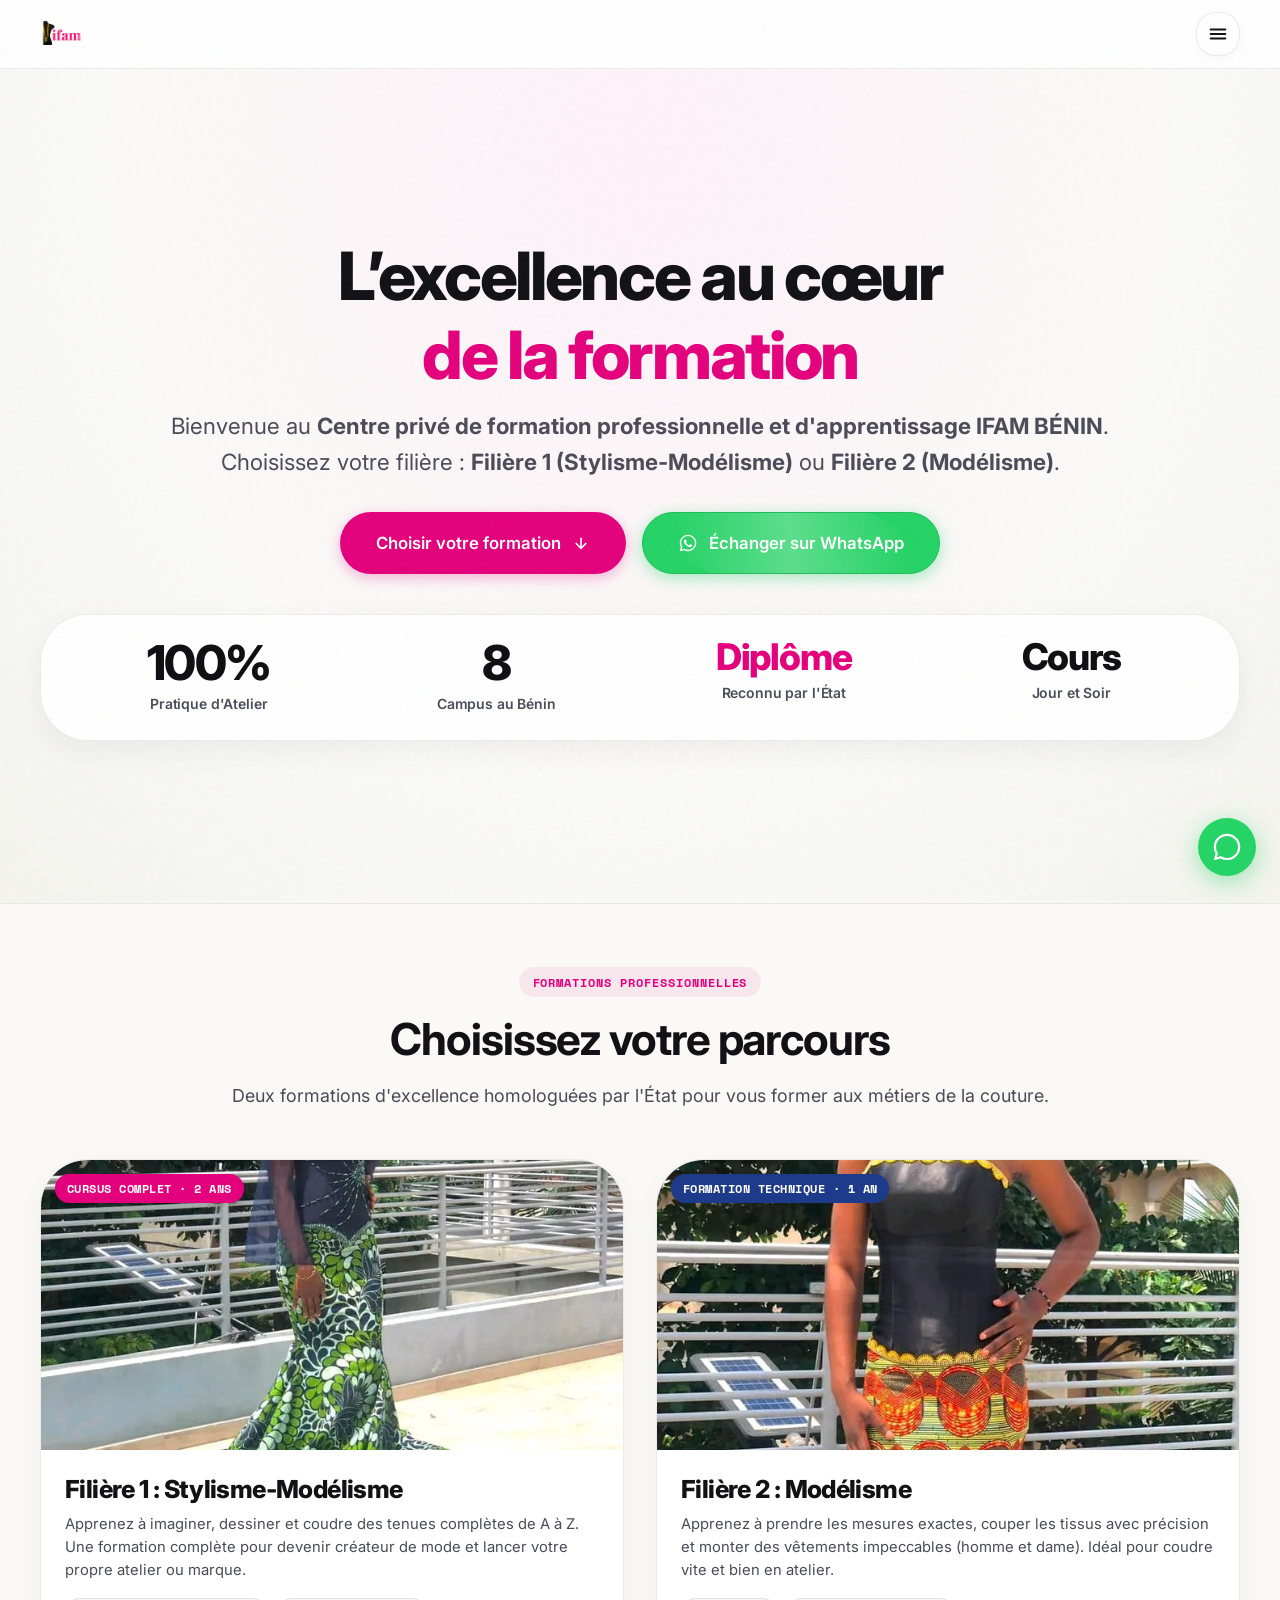
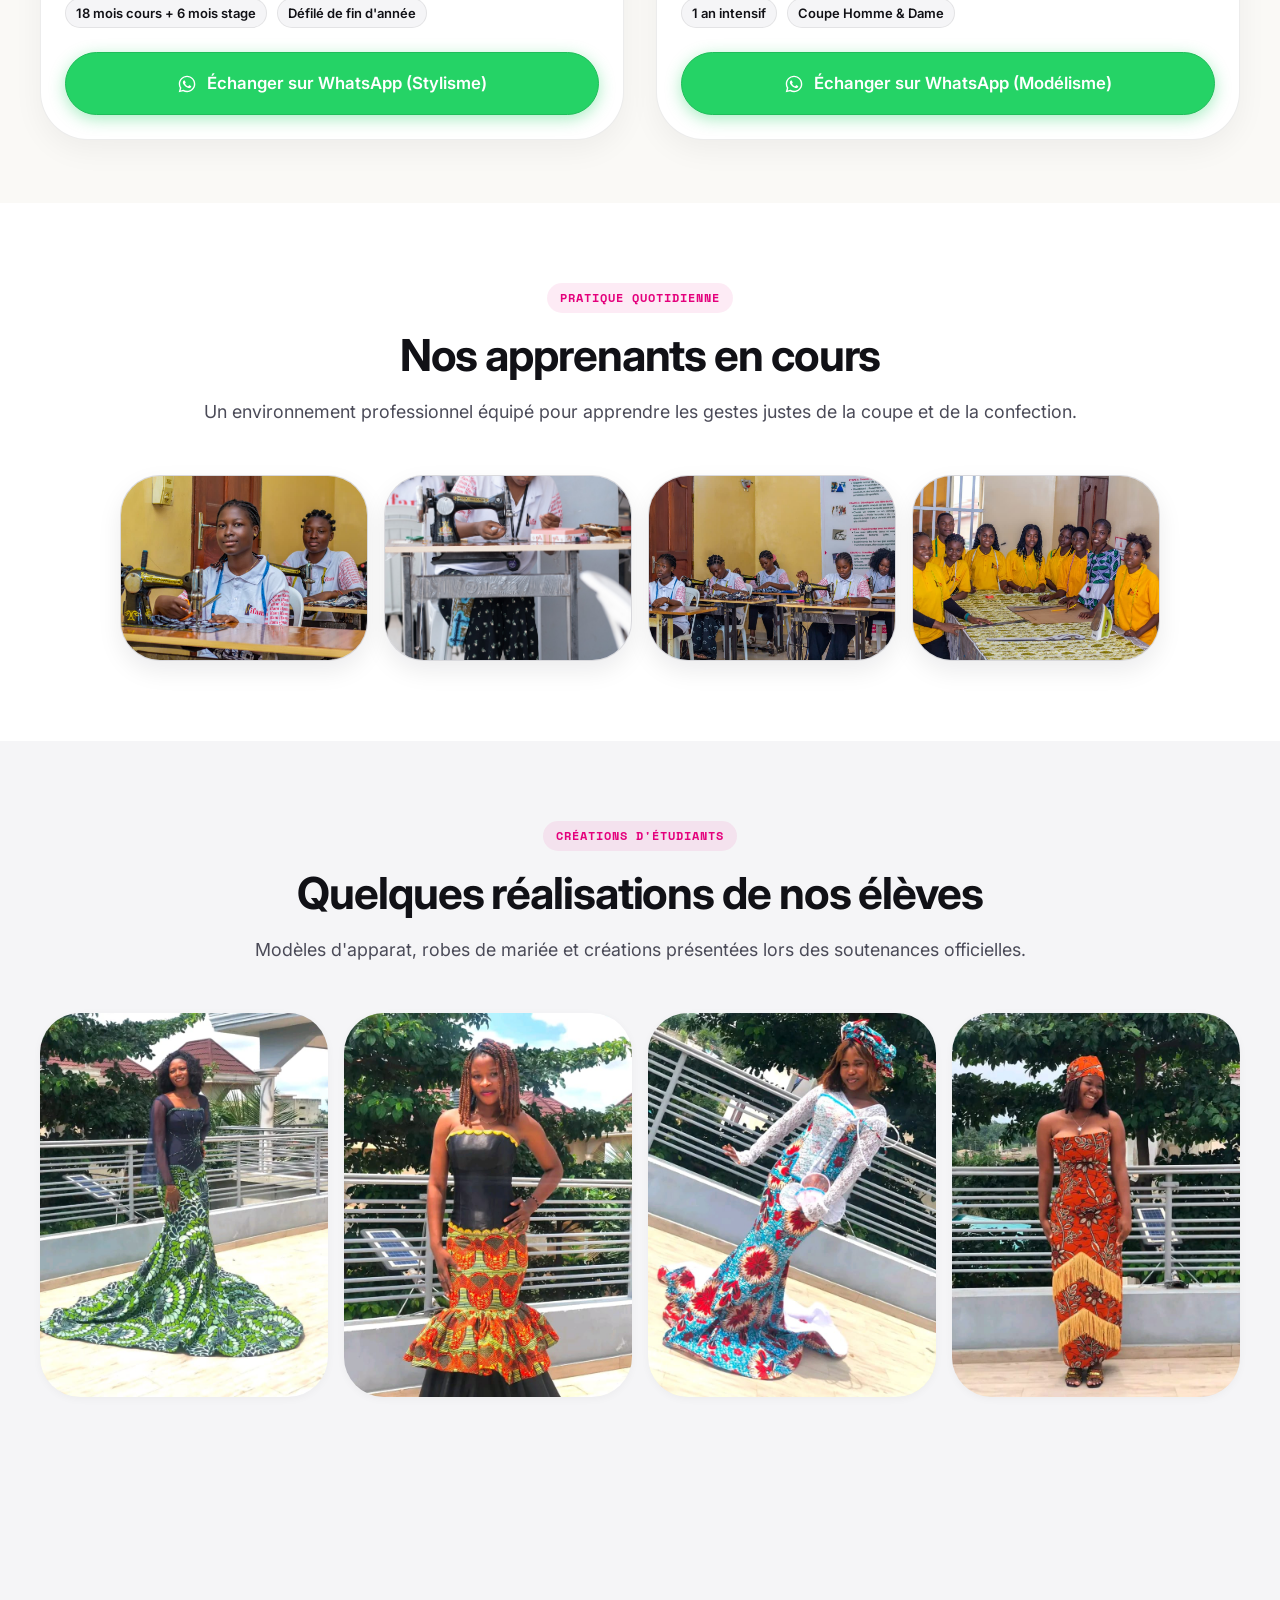
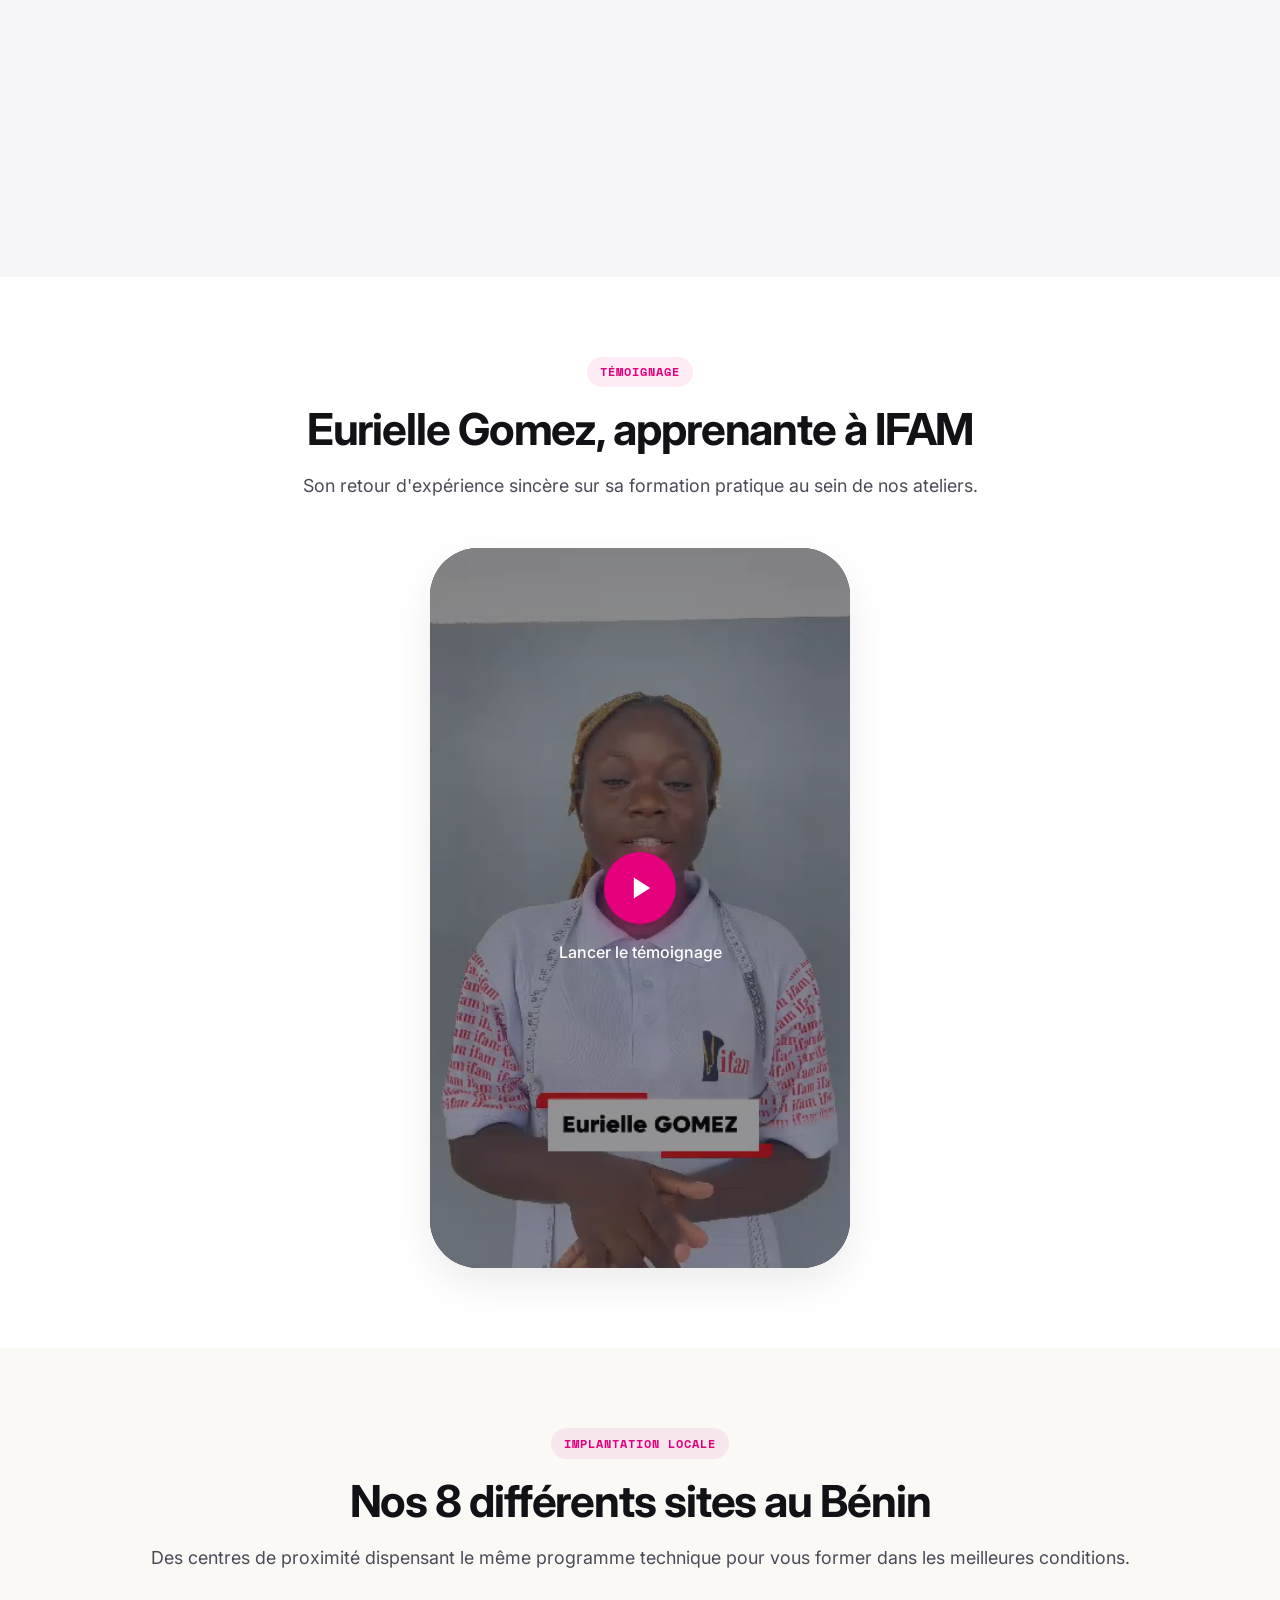
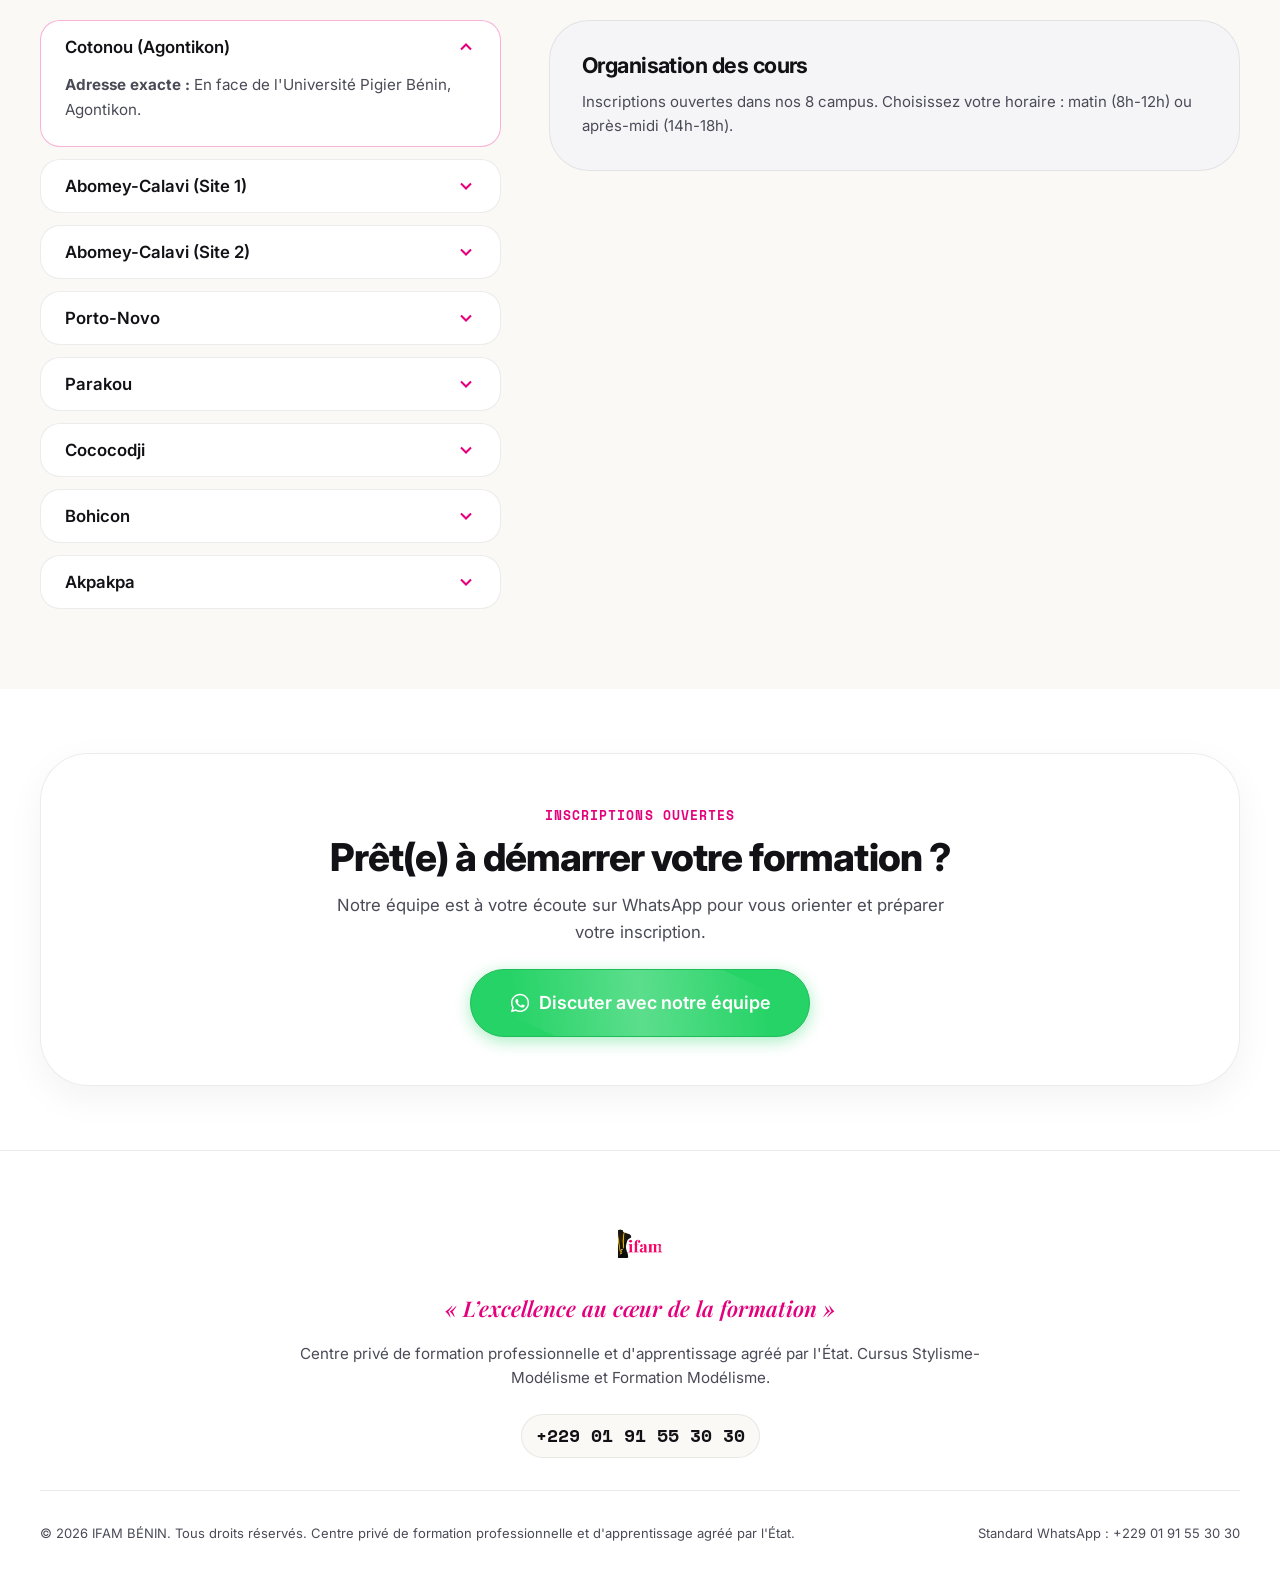
==== commit 00b0ddef: "fix(cursus): update titles to Filiere 1 : Stylisme-Modelisme and Filiere 2 : Modelisme, restore What" ====
--- a/index.html
+++ b/index.html
@@ -423,10 +423,7 @@
           </div>
           <div class="cursus-card-body">
             <div>
-              <h3 class="cursus-card-title">
-                <span>Stylisme &amp; Modélisme</span>
-                <span class="cursus-filiere-tag tag-filiere-1">Filière 1</span>
-              </h3>
+              <h3 class="cursus-card-title">Filière 1 : Stylisme-Modélisme</h3>
               <p class="cursus-card-desc">
                 Apprenez à imaginer, dessiner et coudre des tenues complètes de A à Z. Une formation complète pour devenir créateur de mode et lancer votre propre atelier ou marque.
               </p>
@@ -436,10 +433,10 @@
               </div>
             </div>
             <div style="margin-top: var(--space-2);">
-              <a href="https://wa.me/2290191553030?text=Bonjour%2C%20je%20souhaite%20des%20informations%20sur%20la%20Fili%C3%A8re%201%20en%20Stylisme-Mod%C3%A9lisme%20(2%20ans)." 
+              <a href="https://wa.me/2290191553030?text=Bonjour%2C%20je%20souhaite%20des%20informations%20sur%20le%20cursus%20en%20Stylisme-Mod%C3%A9lisme%20(2%20ans)." 
                  class="btn btn-whatsapp btn-lg" style="width: 100%; justify-content: center;" target="_blank" rel="noopener noreferrer">
                 <svg viewBox="0 0 24 24" style="width:20px;height:20px;fill:currentColor;" aria-hidden="true"><path d="M12.04 2C6.58 2 2.13 6.45 2.13 11.91C2.13 13.66 2.59 15.36 3.45 16.86L2.05 22L7.3 20.62C8.75 21.41 10.38 21.83 12.04 21.83C17.5 21.83 21.95 17.38 21.95 11.92C21.95 6.46 17.5 2 12.04 2M12.04 20.15C10.56 20.15 9.11 19.76 7.85 19.01L7.55 18.83L4.43 19.65L5.26 16.61L5.06 16.29C4.24 14.99 3.8 13.47 3.8 11.91C3.8 7.37 7.5 3.67 12.04 3.67C16.58 3.67 20.28 7.37 20.28 11.92C20.28 16.46 16.58 20.15 12.04 20.15M16.56 14.39C16.31 14.27 15.09 13.67 14.86 13.58C14.63 13.5 14.47 13.46 14.3 13.7C14.14 13.95 13.67 14.5 13.53 14.66C13.38 14.83 13.24 14.85 12.99 14.73C12.74 14.6 11.94 14.34 11 13.5C10.26 12.84 9.77 12.03 9.62 11.78C9.48 11.53 9.61 11.4 9.73 11.28C9.84 11.17 9.98 10.99 10.1 10.85C10.22 10.71 10.27 10.6 10.35 10.44C10.43 10.27 10.39 10.13 10.33 10.01C10.27 9.88 9.77 8.67 9.57 8.16C9.37 7.68 9.16 7.74 9.01 7.74C8.87 7.73 8.7 7.73 8.54 7.73C8.38 7.73 8.11 7.79 7.89 8.03C7.66 8.27 7.03 8.86 7.03 10.06C7.03 11.27 7.91 12.43 8.03 12.59C8.16 12.76 9.77 15.24 12.24 16.31C12.83 16.56 13.28 16.71 13.64 16.83C14.23 17.02 14.77 16.99 15.2 16.93C15.68 16.86 16.68 16.32 16.89 15.74C17.09 15.15 17.09 14.65 17.03 14.54C16.97 14.44 16.81 14.39 16.56 14.27Z"/></svg>
-                <span class="btn-text">Échanger sur WhatsApp (Filière 1)</span>
+                <span class="btn-text">Échanger sur WhatsApp (Stylisme)</span>
               </a>
             </div>
           </div>
@@ -453,10 +450,7 @@
           </div>
           <div class="cursus-card-body">
             <div>
-              <h3 class="cursus-card-title">
-                <span>Modélisme</span>
-                <span class="cursus-filiere-tag tag-filiere-2">Filière 2</span>
-              </h3>
+              <h3 class="cursus-card-title">Filière 2 : Modélisme</h3>
               <p class="cursus-card-desc">
                 Apprenez à prendre les mesures exactes, couper les tissus avec précision et monter des vêtements impeccables (homme et dame). Idéal pour coudre vite et bien en atelier.
               </p>
@@ -466,10 +460,10 @@
               </div>
             </div>
             <div style="margin-top: var(--space-2);">
-              <a href="https://wa.me/2290191553030?text=Bonjour%2C%20je%20souhaite%20des%20informations%20sur%20la%20Fili%C3%A8re%202%20en%20Mod%C3%A9lisme%20(1%20an)." 
+              <a href="https://wa.me/2290191553030?text=Bonjour%2C%20je%20souhaite%20des%20informations%20sur%20la%20formation%20en%20Mod%C3%A9lisme%20(1%20an)." 
                  class="btn btn-whatsapp btn-lg" style="width: 100%; justify-content: center;" target="_blank" rel="noopener noreferrer">
                 <svg viewBox="0 0 24 24" style="width:20px;height:20px;fill:currentColor;" aria-hidden="true"><path d="M12.04 2C6.58 2 2.13 6.45 2.13 11.91C2.13 13.66 2.59 15.36 3.45 16.86L2.05 22L7.3 20.62C8.75 21.41 10.38 21.83 12.04 21.83C17.5 21.83 21.95 17.38 21.95 11.92C21.95 6.46 17.5 2 12.04 2M12.04 20.15C10.56 20.15 9.11 19.76 7.85 19.01L7.55 18.83L4.43 19.65L5.26 16.61L5.06 16.29C4.24 14.99 3.8 13.47 3.8 11.91C3.8 7.37 7.5 3.67 12.04 3.67C16.58 3.67 20.28 7.37 20.28 11.92C20.28 16.46 16.58 20.15 12.04 20.15M16.56 14.39C16.31 14.27 15.09 13.67 14.86 13.58C14.63 13.5 14.47 13.46 14.3 13.7C14.14 13.95 13.67 14.5 13.53 14.66C13.38 14.83 13.24 14.85 12.99 14.73C12.74 14.6 11.94 14.34 11 13.5C10.26 12.84 9.77 12.03 9.62 11.78C9.48 11.53 9.61 11.4 9.73 11.28C9.84 11.17 9.98 10.99 10.1 10.85C10.22 10.71 10.27 10.6 10.35 10.44C10.43 10.27 10.39 10.13 10.33 10.01C10.27 9.88 9.77 8.67 9.57 8.16C9.37 7.68 9.16 7.74 9.01 7.74C8.87 7.73 8.7 7.73 8.54 7.73C8.38 7.73 8.11 7.79 7.89 8.03C7.66 8.27 7.03 8.86 7.03 10.06C7.03 11.27 7.91 12.43 8.03 12.59C8.16 12.76 9.77 15.24 12.24 16.31C12.83 16.56 13.28 16.71 13.64 16.83C14.23 17.02 14.77 16.99 15.2 16.93C15.68 16.86 16.68 16.32 16.89 15.74C17.09 15.15 17.09 14.65 17.03 14.54C16.97 14.44 16.81 14.39 16.56 14.27Z"/></svg>
-                <span class="btn-text">Échanger sur WhatsApp (Filière 2)</span>
+                <span class="btn-text">Échanger sur WhatsApp (Modélisme)</span>
               </a>
             </div>
           </div>
